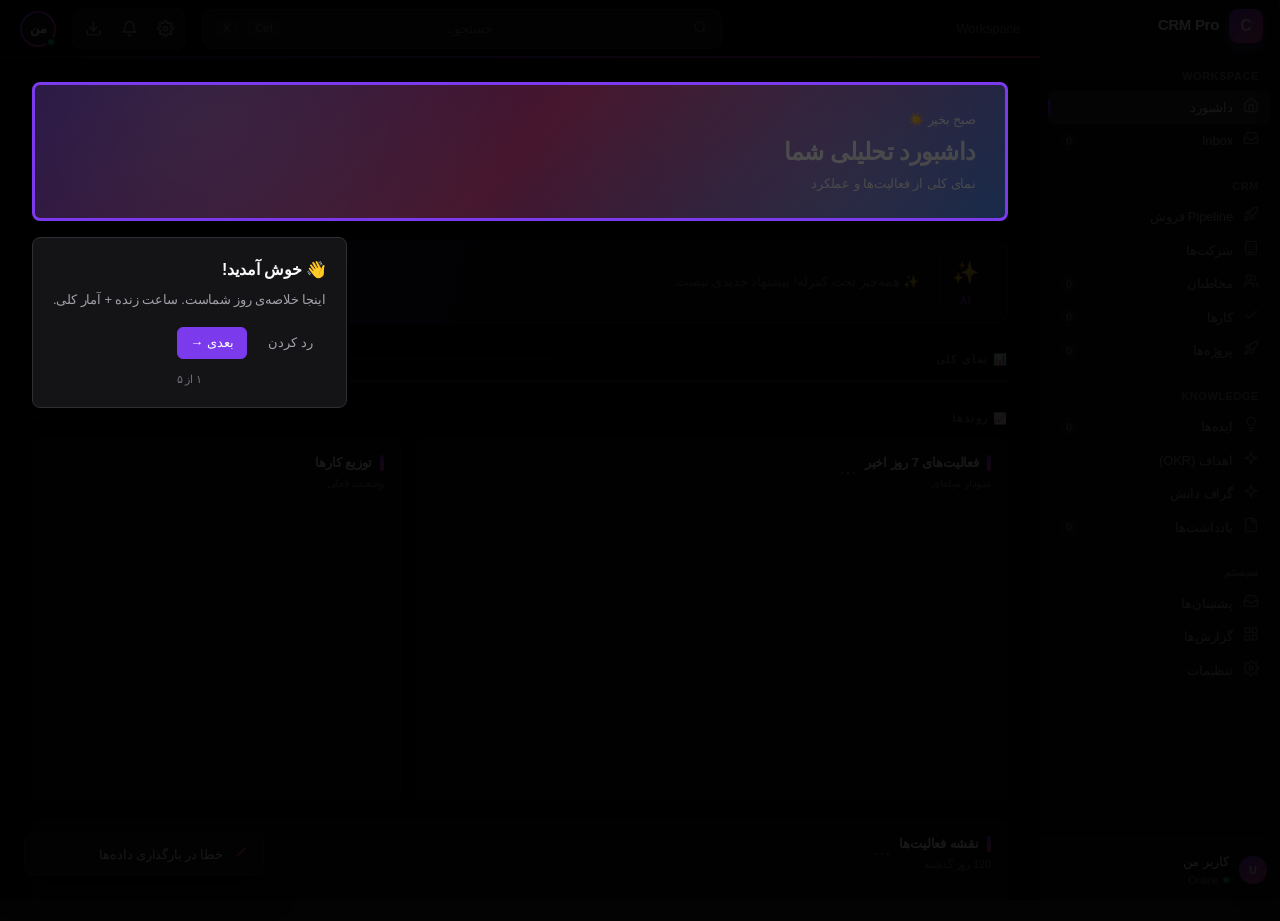
==== src/public/index.html @ 12eff7c1 "feat: chunked bundles for better loading (Phase 40) - Split bundle-modules.js into 5 specialized chu" ====
<!doctype html>
<html lang="fa" dir="rtl">
<head>
    <meta charset="utf-8" />
    <meta name="viewport" content="width=device-width, initial-scale=1" />
    <!-- Preload critical resources for faster loading -->
    <link rel="preload" href="/js/bundle-core.js" as="script" />
    <link rel="preload" href="/css/app.css" as="style" />
    <link rel="preconnect" href="http://localhost:8088" />
    <title>CRM Pro</title>
    <link rel="stylesheet" href="css/app.css?v=20260808214859" />
        <meta http-equiv="Cache-Control" content="no-cache, no-store, must-revalidate" />
    <meta http-equiv="Pragma" content="no-cache" />
    <meta http-equiv="Expires" content="0" />
    <meta name="version" content="20260808214859" />
    <link rel="manifest" href="/manifest.json?v=20260808214859" />
    <meta name="theme-color" content="#7c3aed" />
    <meta name="description" content="CRM Pro - سیستم مدیریت شخصی آفلاین" />
    <link rel="icon" type="image/svg+xml" href="/icons/icon-192.svg" />
    <link rel="apple-touch-icon" href="/icons/icon-192.svg" />
    <meta name="apple-mobile-web-app-capable" content="yes" />
    <meta name="apple-mobile-web-app-status-bar-style" content="black-translucent" />
    <meta name="apple-mobile-web-app-title" content="CRM Pro" />
</head>
<body>
    <div class="app">
        <!-- ===== SIDEBAR ===== -->
        <aside class="sidebar">
            <div class="sidebar-brand">
                <div class="brand-logo">C</div>
                <div class="brand-name">CRM Pro</div>
            </div>

            <nav class="sidebar-nav">
                <div class="nav-group">
                    <div class="nav-group-title">Workspace</div>
                    <div class="nav-link active" data-view="dashboard">
                        <span class="nav-icon"></span>
                        <span class="nav-link-label">داشبورد</span>
                    </div>
                    <div class="nav-link" data-view="inbox">
                        <span class="nav-icon"></span>
                        <span class="nav-link-label">Inbox</span>
                        <span class="nav-link-count">0</span>
                    </div>
                </div>

                <div class="nav-group">
                    <div class="nav-group-title">CRM</div>
                                        <div class="nav-link" data-view="pipeline">
                        <span class="nav-icon"></span>
                        <span class="nav-link-label">Pipeline فروش</span>
                    </div>
                                        <div class="nav-link" data-view="companies">
                        <span class="nav-icon"></span>
                        <span class="nav-link-label">شرکت‌ها</span>
                    </div>
                    <div class="nav-link" data-view="people">
                        <span class="nav-icon"></span>
                        <span class="nav-link-label">مخاطبان</span>
                        <span class="nav-link-count" id="count-people">0</span>
                    </div>
                    <div class="nav-link" data-view="tasks">
                        <span class="nav-icon"></span>
                        <span class="nav-link-label">کارها</span>
                        <span class="nav-link-count" id="count-tasks">0</span>
                    </div>
                    <div class="nav-link" data-view="projects">
                        <span class="nav-icon"></span>
                        <span class="nav-link-label">پروژه‌ها</span>
                        <span class="nav-link-count" id="count-projects">0</span>
                    </div>
                </div>

                <div class="nav-group">
                    <div class="nav-group-title">Knowledge</div>
                    <div class="nav-link" data-view="ideas">
                        <span class="nav-icon"></span>
                        <span class="nav-link-label">ایده‌ها</span>
                        <span class="nav-link-count" id="count-ideas">0</span>
                    </div>
                                                            <div class="nav-link" data-view="okr">
                        <span class="nav-icon"></span>
                        <span class="nav-link-label">اهداف (OKR)</span>
                    </div>
                    <div class="nav-link" data-view="graph">
                        <span class="nav-icon"></span>
                        <span class="nav-link-label">گراف دانش</span>
                    </div>
                    <div class="nav-link" data-view="notes">
                        <span class="nav-icon"></span>
                        <span class="nav-link-label">یادداشت‌ها</span>
                        <span class="nav-link-count" id="count-notes">0</span>
                    </div>
                </div>

                <div class="nav-group">
                    <div class="nav-group-title">سیستم</div>
                    <div class="nav-link" data-view="backups">
                        <span class="nav-icon"></span>
                        <span class="nav-link-label">پشتیبان‌ها</span>
                    </div>
                                        <div class="nav-link" data-view="reports">
                        <span class="nav-icon"></span>
                        <span class="nav-link-label">گزارش‌ها</span>
                    </div>
                    <div class="nav-link" data-view="settings">
                        <span class="nav-icon"></span>
                        <span class="nav-link-label">تنظیمات</span>
                    </div>
                </div>
            </nav>

            <div class="sidebar-user">
                <div class="avatar" style="background: linear-gradient(135deg, #7c3aed, #ec4899);">U</div>
                <div class="user-meta">
                    <div class="user-name">کاربر من</div>
                    <div class="user-status">Online</div>
                </div>
            </div>
        </aside>

        <!-- ===== MAIN AREA ===== -->
        <div class="main">
            <header class="topbar">
                <div class="topbar-breadcrumb">
                    <span class="breadcrumb-item" id="bc-root">Workspace</span>
                    <span class="breadcrumb-separator" id="bc-sep" style="display:none;"></span>
                    <span class="breadcrumb-item current" id="bc-current" style="display:none;"></span>
                </div>

                <button class="topbar-search-btn" onclick="openCommandPalette()">
                    <span class="search-icon"></span>
                    <span class="search-text">جستجو...</span>
                    <span class="kbd">Ctrl</span>
                    <span class="kbd">K</span>
                </button>

                <div class="topbar-actions">
                    <button class="icon-button install-btn-pwa" id="installBtn" title="نصب اپلیکیشن" style="display:none;"><span></span></button>
                    <button class="icon-button" id="notificationBtn" title="Notifications" onclick="toggleNotificationDropdown()" style="position:relative;">
    <span></span>
    <span class="notification-badge" id="notifBadge" style="display:none;">0</span>
</button>
<div class="notification-dropdown" id="notifDropdown">
    <div class="notification-dropdown-header">
        <div class="notification-dropdown-title">اعلان‌ها</div>
        <div class="notification-dropdown-actions">
            <button class="btn btn-ghost" onclick="clearAllNotifications()" style="font-size:11px; height:auto; padding:4px 8px;">پاک کردن همه</button>
        </div>
    </div>
    <div class="notification-list" id="notifList"></div>
</div>
                    <button class="icon-button" title="Settings" onclick="switchView('settings')"><span></span></button>
                </div>
            </header>

            <main class="content" id="content">
                <!-- ===== DASHBOARD ===== -->
                <section id="view-dashboard" class="view active">
                    <div class="analytics-hero">
                        <div class="analytics-hero-content">
                            <div>
                                <div class="analytics-greeting" id="greeting">سلام</div>
                                <div class="analytics-title">داشبورد تحلیلی شما</div>
                                <div class="analytics-subtitle">نمای کلی از فعالیت‌ها و عملکرد</div>
                            </div>
                            <div class="analytics-hero-stats" id="heroStats"></div>
                        </div>
                    </div>

                    <div class="stats-grid-v2" id="statsGrid"></div>

                    <div class="charts-grid">
                        <div class="chart-card">
                            <div class="chart-header">
                                <div>
                                    <div class="chart-title">فعالیت‌های 7 روز اخیر</div>
                                    <div class="chart-subtitle">نمودار میله‌ای</div>
                                </div>
                            </div>
                            <div class="chart-body">
                                <div id="activityChartContainer" style="height:220px;"></div>
                            </div>
                        </div>

                        <div class="chart-card">
                            <div class="chart-header">
                                <div>
                                    <div class="chart-title">توزیع کارها</div>
                                    <div class="chart-subtitle">وضعیت فعلی</div>
                                </div>
                            </div>
                            <div class="chart-body">
                                <div id="overviewChart"></div>
                            </div>
                        </div>
                    </div>

                    <div class="heatmap-section">
                        <div class="chart-header">
                            <div>
                                <div class="chart-title">نقشه فعالیت‌ها</div>
                                <div class="chart-subtitle">120 روز گذشته</div>
                            </div>
                        </div>
                        <div class="chart-body">
                            <div id="heatmapContainer"></div>
                        </div>
                    </div>

                    <div style="display:flex; justify-content:space-between; align-items:center; margin:20px 0 12px;">
                        <div>
                            <div style="font-size:14px; font-weight:600; color:var(--text-primary);">Insights</div>
                            <div style="font-size:12px; color:var(--text-tertiary); margin-top:2px;">تحلیل هوشمند</div>
                        </div>
                    </div>
                    <div class="insights-grid" id="insightsGrid"></div>

                    <div class="card">
                        <div class="card-header">
                            <div class="card-title">Activity Timeline</div>
                            <div class="card-link">View all</div>
                        </div>
                        <div class="activity-timeline" id="timeline"></div>
                    </div>
                </section>

                <!-- ===== PEOPLE ===== -->
                <section id="view-people" class="view">
                    <div class="page-header">
                        <div>
                            <h1 class="page-title">مخاطبان</h1>
                            <div class="page-subtitle">مدیریت همه مخاطبان و مشتریان</div>
                        </div>
                        <div class="page-actions">
                            <button class="btn btn-secondary">فیلتر</button>
                            <button class="btn btn-primary" onclick="openModal('people')">+ مخاطب جدید</button>
                        </div>
                    </div>

                    <div class="data-table-wrapper">
                        <table class="data-table">
                            <thead>
                                <tr>
                                    <th>مخاطب</th>
                                    <th>شرکت</th>
                                    <th>تماس</th>
                                    <th>وضعیت</th>
                                    <th>تاریخ</th>
                                    <th></th>
                                </tr>
                            </thead>
                            <tbody id="peopleTableBody"></tbody>
                        </table>
                    </div>
                </section>

                <!-- ===== TASKS ===== -->
                <section id="view-tasks" class="view">
                    <div class="page-header">
                        <div>
                            <h1 class="page-title">کارها</h1>
                            <div class="page-subtitle">مدیریت وظایف به صورت Kanban یا تقویم</div>
                        </div>
                        <div class="page-actions">
                            <div class="view-toggle" id="taskViewToggle">
                                <button class="view-toggle-btn active" data-view="kanban" onclick="switchTaskView('kanban')">
                                    <span id="kanbanViewIcon"></span>
                                    <span>Kanban</span>
                                </button>
                                <button class="view-toggle-btn" data-view="week" onclick="switchTaskView('week')"><span id="weekViewIcon"></span><span>هفتگی</span></button>
                                <button class="view-toggle-btn" data-view="calendar" onclick="switchTaskView('calendar')">
                                    <span id="calendarViewIcon"></span>
                                    <span>تقویم</span>
                                </button>
                            </div>
                            <button class="btn btn-primary" onclick="openModal('tasks')">+ کار جدید</button>
                        </div>
                    </div>

                    <!-- Kanban View -->
                    <div id="kanbanView">
                        <div class="filter-bar" id="taskFilterBar">
                            <span style="font-size:12px; color:var(--text-tertiary); font-weight:500;">فیلتر:</span>
                            <div class="filter-chip active" data-filter="all" onclick="filterTasks('all')">همه</div>
                            <div class="filter-chip" data-filter="high" onclick="filterTasks('high')">اولویت بالا</div>
                            <div class="filter-chip" data-filter="pending" onclick="filterTasks('pending')">در انتظار</div>
                            <div class="filter-chip" data-filter="done" onclick="filterTasks('done')">انجام شده</div>
                        </div>

                        <div class="kanban" id="kanbanBoard"></div>
                    </div>

                    
                    <!-- Week View -->
                    <div id="weekView" style="display:none;">
                        <div class="mobile-week-notice">
                            📱 نمای هفتگی در موبایل در دسترس نیست
                        </div>
                        <div class="week-view-container">
                            <div class="calendar-header">
                                <div class="calendar-nav">
                                    <button class="calendar-nav-btn" onclick="changeWeek(-1)" title="هفته قبل">
                                        <svg viewBox="0 0 24 24" fill="none" stroke="currentColor" stroke-width="2"><polyline points="9 18 15 12 9 6"></polyline></svg>
                                    </button>
                                    <button class="calendar-nav-btn" onclick="changeWeek(1)" title="هفته بعد">
                                        <svg viewBox="0 0 24 24" fill="none" stroke="currentColor" stroke-width="2"><polyline points="15 18 9 12 15 6"></polyline></svg>
                                    </button>
                                </div>
                                <div class="calendar-title" id="weekTitle"></div>
                                <button class="calendar-today-btn" onclick="goToThisWeek()">این هفته</button>
                            </div>
                            
                            <div class="week-header" id="weekHeader"></div>
                            <div class="week-body" id="weekBody"></div>
                        </div>
                    </div>
                    <!-- Calendar View -->
                    <div id="calendarView" style="display:none;">
                        <div class="calendar-container">
                            <div class="calendar-header">
                                <div class="calendar-nav">
                                    <button class="calendar-nav-btn" onclick="changeMonth(-1)" title="ماه قبل">
                                        <svg viewBox="0 0 24 24" fill="none" stroke="currentColor" stroke-width="2"><polyline points="9 18 15 12 9 6"></polyline></svg>
                                    </button>
                                    <button class="calendar-nav-btn" onclick="changeMonth(1)" title="ماه بعد">
                                        <svg viewBox="0 0 24 24" fill="none" stroke="currentColor" stroke-width="2"><polyline points="15 18 9 12 15 6"></polyline></svg>
                                    </button>
                                </div>
                                <div class="calendar-title" id="calendarTitle"></div>
                                <button class="calendar-today-btn" onclick="goToToday()">امروز</button>
                            </div>
                            
                            <div class="calendar-grid" id="calendarWeekdays"></div>
                            <div class="calendar-body" id="calendarBody"></div>
                            
                            <div class="calendar-footer">
                                <div class="calendar-stats">
                                    <div class="calendar-stat">
                                        <div class="calendar-stat-dot" style="background:var(--danger);"></div>
                                        <span id="statHighPriority">0</span> اولویت بالا
                                    </div>
                                    <div class="calendar-stat">
                                        <div class="calendar-stat-dot" style="background:var(--warning);"></div>
                                        <span id="statMediumPriority">0</span> متوسط
                                    </div>
                                    <div class="calendar-stat">
                                        <div class="calendar-stat-dot" style="background:var(--success);"></div>
                                        <span id="statLowPriority">0</span> کم
                                    </div>
                                </div>
                                <div id="calendarTaskCount">0 کار در این ماه</div>
                            </div>
                        </div>

                        <!-- Day Detail Panel -->
                        <div id="dayDetailPanel" style="display:none;"></div>
                    </div>
                </section>

                <!-- ===== IDEAS ===== -->
                <section id="view-ideas" class="view">
                    <div class="page-header">
                        <div>
                            <h1 class="page-title">ایده‌ها</h1>
                            <div class="page-subtitle">مجموعه ایده‌ها و فکرها</div>
                        </div>
                        <div class="page-actions">
                            <button class="btn btn-primary" onclick="openModal('ideas')">+ ایده جدید</button>
                        </div>
                    </div>
                    <div class="cards-grid" id="ideasGrid"></div>
                </section>

                <!-- ===== NOTES ===== -->
                <section id="view-notes" class="view">
                    <div class="page-header">
                        <div>
                            <h1 class="page-title">یادداشت‌ها</h1>
                            <div class="page-subtitle">یادداشت‌های شخصی و کاری</div>
                        </div>
                        <div class="page-actions">
                            <button class="btn btn-primary" onclick="openModal('notes')">+ یادداشت جدید</button>
                        </div>
                    </div>
                    <div class="cards-grid" id="notesGrid"></div>
                </section>

                <!-- ===== PROJECTS ===== -->
                <section id="view-projects" class="view">
                    <div class="page-header">
                        <div>
                            <h1 class="page-title">پروژه‌ها</h1>
                            <div class="page-subtitle">مدیریت پروژه‌های فعال</div>
                        </div>
                        <div class="page-actions">
                            <button class="btn btn-primary" onclick="openModal('projects')">+ پروژه جدید</button>
                        </div>
                    </div>
                    <div class="cards-grid" id="projectsGrid"></div>
                </section>

                <!-- ===== BACKUPS ===== -->
                <section id="view-backups" class="view">
                    <div class="page-header">
                        <div>
                            <h1 class="page-title">مدیریت پشتیبان‌ها</h1>
                            <div class="page-subtitle">ایجاد، مدیریت و بازیابی نسخه‌های پشتیبان</div>
                        </div>
                        <div class="page-actions">
                            <button class="btn btn-primary" onclick="createBackup()">
                                <span>+</span>
                                <span>ایجاد پشتیبان جدید</span>
                            </button>
                        </div>
                    </div>

                    <div style="margin-bottom:24px;">
                        <div style="font-size:14px; font-weight:600; color:var(--text-primary); margin-bottom:12px;">خروجی و ورودی داده‌ها</div>
                        <div class="export-grid" id="exportGrid"></div>
                    </div>

                    <div style="font-size:14px; font-weight:600; color:var(--text-primary); margin-bottom:12px;">نسخه‌های پشتیبان</div>
                    <div class="backup-list" id="backupList"></div>
                </section>

                <!-- ===== SETTINGS ===== -->
                                                <!-- Knowledge Graph View -->
                <section id="view-graph" class="view">
                    <div class="page-header">
                        <div>
                            <h1 class="page-title">گراف دانش</h1>
                            <div class="page-subtitle">شبکه ارتباط بین یادداشت‌ها و ایده‌ها — خودکار از اتصال‌های شما</div>
                        </div>
                        <div class="page-actions">
                            <button class="btn btn-primary" onclick="openModal('notes')">+ یادداشت جدید</button>
                        </div>
                    </div>
                    <div class="graph-container" id="graphContainer"></div>
                </section>
                                                                <!-- OKR View -->
                <section id="view-okr" class="view">
                    <div class="page-header">
                        <div><h1 class="page-title">اهداف فصلی (OKR)</h1><div class="page-subtitle">Objectives + Key Results</div></div>
                        <div class="page-actions"><button class="btn btn-primary" onclick="addOkr()">+ هدف جدید</button></div>
                    </div>
                    <div class="okr-list" id="okrList"></div>
                </section>
                <!-- Companies View -->
                <section id="view-companies" class="view">
                    <div class="page-header">
                        <div><h1 class="page-title">شرکت‌ها</h1><div class="page-subtitle">سازمان‌ها و ارتباطاتشان</div></div>
                        <div class="page-actions"><button class="btn btn-primary" onclick="openCompanyModal()">+ شرکت جدید</button></div>
                    </div>
                    <div class="companies-grid" id="companiesGrid"></div>
                </section>
                <!-- Pipeline View -->
                <section id="view-pipeline" class="view">
                    <div class="page-header">
                        <div>
                            <h1 class="page-title">Pipeline فروش</h1>
                            <div class="page-subtitle">مدیریت معاملات از سرنخ تا برد</div>
                        </div>
                        <div class="page-actions">
                            <button class="btn btn-primary" onclick="openDealModal()">+ معامله جدید</button>
                        </div>
                    </div>
                    <div class="pipeline-header" id="pipelineStats"></div>
                    <div class="pipeline-board" id="pipelineBoard"></div>
                </section>
                <!-- Reports View -->
                <section id="view-reports" class="view">
                    <div class="page-header">
                        <div>
                            <h1 class="page-title">گزارش‌ها</h1>
                            <div class="page-subtitle">ایجاد و چاپ گزارش‌های حرفه‌ای</div>
                        </div>
                    </div>

                    <div class="reports-container">
                        <div class="reports-sidebar">
                            <div class="reports-sidebar-title">نوع گزارش</div>
                            <div class="report-type-list" id="reportTypeList">
                                <div class="report-type-item active" data-type="overview" onclick="selectReportType('overview')">
                                    <div class="report-type-icon" id="iconOverview"></div>
                                    <span>گزارش کلی</span>
                                </div>
                                <div class="report-type-item" data-type="tasks" onclick="selectReportType('tasks')">
                                    <div class="report-type-icon" id="iconTasks"></div>
                                    <span>گزارش کارها</span>
                                </div>
                                <div class="report-type-item" data-type="people" onclick="selectReportType('people')">
                                    <div class="report-type-icon" id="iconPeople"></div>
                                    <span>گزارش مخاطبان</span>
                                </div>
                                <div class="report-type-item" data-type="overdue" onclick="selectReportType('overdue')">
                                    <div class="report-type-icon" id="iconOverdue"></div>
                                    <span>کارهای عقب‌افتاده</span>
                                </div>
                                <div class="report-type-item" data-type="activity" onclick="selectReportType('activity')">
                                    <div class="report-type-icon" id="iconActivity"></div>
                                    <span>گزارش فعالیت‌ها</span>
                                </div>
                                <div class="report-type-item" data-type="weekly" onclick="selectReportType('weekly')">
                                    <div class="report-type-icon" id="iconWeekly"></div>
                                    <span>گزارش هفتگی</span>
                                </div>
                            </div>
                        </div>

                        <div class="reports-main">
                            <div class="reports-filters" id="reportsFilters">
                                <div class="reports-filter-group">
                                    <span class="reports-filter-label">بازه زمانی:</span>
                                    <select class="form-select" id="reportDateRange" onchange="generateReport()" style="width: 140px;">
                                        <option value="all">همه زمان‌ها</option>
                                        <option value="today">امروز</option>
                                        <option value="week">این هفته</option>
                                        <option value="month" selected>این ماه</option>
                                        <option value="year">امسال</option>
                                    </select>
                                </div>
                            </div>

                            <div class="print-actions" id="printActions" style="display:none;">
                                <button class="print-btn primary" onclick="printReport()">
                                    🖨️ چاپ / ذخیره PDF
                                </button>
                                <button class="print-btn" onclick="generateReport()">
                                    🔄 بازتولید
                                </button>
                            </div>

                            <div class="report-preview" id="reportPreview">
                                <div class="report-empty">
                                    <div class="report-empty-icon">📊</div>
                                    <div class="report-empty-title">آماده برای تولید گزارش</div>
                                    <div class="report-empty-desc">
                                        از لیست سمت راست نوع گزارش را انتخاب کنید تا پیش‌نمایش آن نمایش داده شود.
                                        سپس می‌توانید آن را چاپ کرده یا به صورت PDF ذخیره کنید.
                                    </div>
                                </div>
                            </div>
                        </div>
                    </div>
                </section>
                <section id="view-settings" class="view">
                    <div class="page-header">
                        <div>
                            <h1 class="page-title">تنظیمات</h1>
                            <div class="page-subtitle">پیکربندی اپلیکیشن و ترجیحات</div>
                        </div>
                    </div>

                    <div class="settings-grid">
                        <div class="settings-nav">
                            <div class="settings-nav-item active" data-tab="general">عمومی</div>
                            <div class="settings-nav-item" data-tab="backup">پشتیبان‌گیری</div>
                            <div class="settings-nav-item" data-tab="appearance">ظاهر</div>
                            <div class="settings-nav-item" data-tab="about">درباره</div>
                        </div>

                        <div class="settings-content">
                            <div class="settings-tab active" data-tab="general">
                                <div class="settings-section">
                                    <div class="settings-section-title">عمومی</div>
                                    <div class="settings-section-desc">تنظیمات کلی اپلیکیشن</div>
                                    <div class="setting-row">
                                        <div class="setting-info">
                                            <div class="setting-label">زبان رابط کاربری</div>
                                            <div class="setting-desc">زبان نمایش اپلیکیشن</div>
                                        </div>
                                        <select class="form-select" style="width:140px;"><option>فارسی</option></select>
                                    </div>
                                    <div class="setting-row">
                                        <div class="setting-info">
                                            <div class="setting-label">جهت متن</div>
                                            <div class="setting-desc">راست به چپ برای فارسی</div>
                                        </div>
                                        <select class="form-select" style="width:140px;"><option>RTL</option><option>LTR</option></select>
                                    </div>
                                </div>
                                <div class="settings-section">
                                    <div class="settings-section-title">اطلاع‌رسانی</div>
                                    <div class="setting-row">
                                        <div class="setting-info">
                                            <div class="setting-label">اعلان‌های Toast</div>
                                            <div class="setting-desc">نمایش پیام‌های تایید</div>
                                        </div>
                                        <div class="toggle active" onclick="this.classList.toggle('active')"></div>
                                    </div>
                                </div>
                            </div>

                            <div class="settings-tab" data-tab="backup" style="display:none;">
                                <div class="settings-section">
                                    <div class="settings-section-title">پشتیبان‌گیری خودکار</div>
                                    <div class="setting-row">
                                        <div class="setting-info">
                                            <div class="setting-label">بکاپ خودکار</div>
                                            <div class="setting-desc">بکاپ روزانه از داده‌ها</div>
                                        </div>
                                        <div class="toggle active" onclick="this.classList.toggle('active')"></div>
                                    </div>
                                    <div class="setting-row">
                                        <div class="setting-info">
                                            <div class="setting-label">حفظ نسخه‌ها</div>
                                            <div class="setting-desc">تعداد نسخه‌های نگهداری شده</div>
                                        </div>
                                        <select class="form-select" style="width:140px;"><option>5 نسخه</option><option>10 نسخه</option><option>30 نسخه</option></select>
                                    </div>
                                </div>
                            </div>

                            <div class="settings-tab" data-tab="appearance" style="display:none;">
                                <div class="settings-section">
                                    <div class="settings-section-title">ظاهر اپلیکیشن</div>
                                    <div class="setting-row">
                                        <div class="setting-info">
                                            <div class="setting-label">تم رنگی</div>
                                            <div class="setting-desc">حالت تاریک (پیش‌فرض)</div>
                                        </div>
                                        <select class="form-select" style="width:140px;"><option>تاریک</option><option>روشن</option></select>
                                    </div>
                                    <div class="setting-row">
                                        <div class="setting-info">
                                            <div class="setting-label">انیمیشن‌ها</div>
                                            <div class="setting-desc">فعال‌سازی حرکات نرم</div>
                                        </div>
                                        <div class="toggle active" onclick="this.classList.toggle('active')"></div>
                                    </div>
                                </div>
                            </div>

                            <div class="settings-tab" data-tab="about" style="display:none;">
                                <div class="settings-section">
                                    <div class="settings-section-title">CRM Pro</div>
                                    <div class="settings-section-desc">سیستم مدیریت ارتباط با مشتری - نسخه محلی</div>
                                    <div class="setting-row">
                                        <div class="setting-info">
                                            <div class="setting-label">نسخه</div>
                                            <div class="setting-desc">1.0.0 (Phase 6)</div>
                                        </div>
                                    </div>
                                    <div class="setting-row">
                                        <div class="setting-info">
                                            <div class="setting-label">ساخته شده با</div>
                                            <div class="setting-desc">PowerShell, HTML, CSS, JavaScript</div>
                                        </div>
                                    </div>
                                </div>
                            </div>
                        </div>
                    </div>
                </section>

                <!-- ===== INBOX ===== -->
                                <!-- Inbox View (Professional) -->
                <section id="view-inbox" class="view">
                    <div class="page-header">
                        <div>
                            <h1 class="page-title">Inbox</h1>
                            <div class="page-subtitle">مرکز پردازش — همه موارد نیاز به توجه در یک جا</div>
                        </div>
                    </div>

                    <div class="inbox-capture">
                        <span style="font-size:18px;">⚡</span>
                        <input id="inboxCaptureInput" placeholder="افزودن سریع: «فردا ساعت 3 تماس با علی» — Enter بزن"/>
                        <button class="btn btn-primary" onclick="inboxCapture()">افزودن</button>
                    </div>

                    <div id="inboxList"></div>
                </section>
            </main>
        </div>
    </div>

    <!-- ===== OVERLAYS ===== -->
    <div class="context-menu" id="contextMenu"></div>

    <div class="confirm-overlay" id="confirmOverlay">
        <div class="confirm-dialog">
            <div class="confirm-icon" id="confirmIcon"></div>
            <div class="confirm-title" id="confirmTitle">آیا مطمئن هستید؟</div>
            <div class="confirm-message" id="confirmMessage">این عمل قابل بازگشت نیست.</div>
            <div class="confirm-actions">
                <button class="btn btn-ghost" onclick="closeConfirm()">انصراف</button>
                <button class="btn btn-danger" id="confirmBtn">حذف</button>
            </div>
        </div>
    </div>

    <div class="cmd-overlay" id="cmdOverlay" onclick="closeCommandPalette()">
        <div class="cmd-palette" onclick="event.stopPropagation()">
            <div class="cmd-search">
                <span id="cmdSearchIcon"></span>
                <input type="text" id="cmdInput" placeholder="جستجو در همه..." oninput="searchCommand(this.value)" />
                <span class="kbd">ESC</span>
            </div>
            <div class="cmd-results" id="cmdResults"></div>
            <div class="cmd-footer">
                <div class="cmd-footer-hint"><span class="kbd">↑</span><span class="kbd">↓</span><span>نویگیشن</span></div>
                <div class="cmd-footer-hint"><span class="kbd">↵</span><span>انتخاب</span></div>
                <div class="cmd-footer-hint"><span class="kbd">Esc</span><span>بستن</span></div>
            </div>
        </div>
    </div>

    <div class="panel-overlay" id="panelOverlay" onclick="closePanel()"></div>
    <div class="slide-panel" id="slidePanel">
        <div class="panel-header">
            <div class="panel-title" id="panelTitle">جزئیات</div>
            <button class="icon-button" onclick="closePanel()"><span></span></button>
        </div>
        <div class="panel-body" id="panelBody"></div>
        <div class="panel-actions" id="panelActions"></div>
    </div>

    <div class="modal-overlay" id="modalOverlay" onclick="closeModalOnOverlay(event)">
        <div class="modal" onclick="event.stopPropagation()">
            <div class="modal-header">
                <div class="modal-title" id="modalTitle">افزودن جدید</div>
                <button class="icon-button" onclick="closeModal()"><span></span></button>
            </div>
            <div class="modal-body" id="modalBody"></div>
            <div class="modal-footer">
                <button class="btn btn-ghost" onclick="closeModal()">انصراف</button>
                <button class="btn btn-primary" id="modalSubmit">ذخیره</button>
            </div>
        </div>
    </div>

    <div class="toast-container" id="toastContainer"></div>

    <script src="js/icons.js?v=20260808214859"></script>
    <script src="js/charts.js?v=20260808214859"></script>
    <script src="js/holidays.js?v=20260808214859"></script>`n    
    
    
    
    
    
    
    
    
    
    
    
    
    
    
    
    
    
    
    
    
    
    
    
    
    
    
    
    
    
    
    
    
    
    
    
    
    
    

    <script>
        // Service Worker Registration
        if ('serviceWorker' in navigator) {
            window.addEventListener('load', () => {
                navigator.serviceWorker.register('/sw.js')
                    .then((reg) => {
                        console.log('SW registered:', reg);
                        
                        // Check for updates periodically
                        setInterval(() => {
                            reg.update();
                        }, 60 * 60 * 1000); // Every hour
                    })
                    .catch((err) => console.error('SW registration failed:', err));
            });
        }
        
        // PWA Install Prompt
        let deferredPrompt;
        const installBtn = document.getElementById('installBtn');
        
        window.addEventListener('beforeinstallprompt', (e) => {
            console.log('beforeinstallprompt fired');
            e.preventDefault();
            deferredPrompt = e;
            
            if (installBtn) {
                installBtn.style.display = 'flex';
                installBtn.querySelector('span').innerHTML = '<svg viewBox="0 0 24 24" fill="none" stroke="currentColor" stroke-width="2" stroke-linecap="round" stroke-linejoin="round" width="16" height="16"><path d="M21 15v4a2 2 0 0 1-2 2H5a2 2 0 0 1-2-2v-4"/><polyline points="7 10 12 15 17 10"/><line x1="12" y1="15" x2="12" y2="3"/></svg>';
            }
        });
        
        if (installBtn) {
            installBtn.addEventListener('click', async () => {
                if (!deferredPrompt) {
                    if (typeof toast === 'function') {
                        toast('برای نصب، از منوی مرورگر گزینه "Install app" را انتخاب کنید', 'info');
                    }
                    return;
                }
                
                deferredPrompt.prompt();
                const { outcome } = await deferredPrompt.userChoice;
                
                if (outcome === 'accepted') {
                    if (typeof toast === 'function') {
                        toast('اپلیکیشن با موفقیت نصب شد!', 'success');
                    }
                }
                
                deferredPrompt = null;
                installBtn.style.display = 'none';
            });
        }
        
        window.addEventListener('appinstalled', () => {
            console.log('PWA was installed');
            if (typeof toast === 'function') {
                toast('CRM Pro نصب شد! می‌توانید از دسکتاپ باز کنید', 'success');
            }
            if (installBtn) installBtn.style.display = 'none';
        });
    </script>

    <script>
        // Request notification permission
        if ('Notification' in window && Notification.permission === 'default') {
            Notification.requestPermission();
        }
    </script>
    <script src="js/bundle-core.js"></script>
    <script src="js/bundle-charts.js" defer></script>
    <script src="js/bundle-crm.js" defer></script>
    <script src="js/bundle-productivity.js" defer></script>
    <script src="js/bundle-knowledge.js" defer></script>
    <script src="js/bundle-system.js" defer></script>
</body>
</html>
---- src/public/css/app.css ----
/* ===== Linear-Style Professional CRM ===== */
@font-face {
    font-family: 'SystemFont';
    src: local('Vazirmatn'), local('Tahoma'), local('Segoe UI');
}

:root {
    /* Linear-style Dark Theme */
    --bg-app: #0a0a0b;
    --bg-surface: #141416;
    --bg-surface-2: #1c1c1f;
    --bg-surface-3: #232326;
    --bg-hover: #26262a;
    --bg-selected: #2d2d32;
    
    --border-subtle: #26262a;
    --border-default: #2e2e33;
    --border-strong: #3d3d42;
    
    --text-primary: #fafafa;
    --text-secondary: #a1a1aa;
    --text-tertiary: #71717a;
    --text-disabled: #52525b;
    
    --accent: #7c3aed;
    --accent-hover: #6d28d9;
    --accent-subtle: rgba(124, 58, 237, 0.15);
    
    --success: #10b981;
    --success-subtle: rgba(16, 185, 129, 0.15);
    --warning: #f59e0b;
    --warning-subtle: rgba(245, 158, 11, 0.15);
    --danger: #ef4444;
    --danger-subtle: rgba(239, 68, 68, 0.15);
    --info: #3b82f6;
    --info-subtle: rgba(59, 130, 246, 0.15);
    
    --sidebar-width: 240px;
    --header-height: 52px;
    --panel-width: 420px;
    
    --shadow-sm: 0 1px 2px rgba(0, 0, 0, 0.3);
    --shadow-md: 0 4px 12px rgba(0, 0, 0, 0.4);
    --shadow-lg: 0 12px 32px rgba(0, 0, 0, 0.5);
    --shadow-panel: 0 8px 32px rgba(0, 0, 0, 0.6);
    
    --radius-sm: 6px;
    --radius-md: 8px;
    --radius-lg: 12px;
    
    --transition: 0.15s cubic-bezier(0.4, 0, 0.2, 1);
    --transition-slow: 0.3s cubic-bezier(0.4, 0, 0.2, 1);
}

* {
    box-sizing: border-box;
    margin: 0;
    padding: 0;
}

html, body {
    height: 100%;
    overflow: hidden;
}

body {
    background: var(--bg-app);
    color: var(--text-primary);
    font-family: 'Vazirmatn', -apple-system, BlinkMacSystemFont, 'Segoe UI', Tahoma, sans-serif;
    font-size: 14px;
    line-height: 1.5;
    -webkit-font-smoothing: antialiased;
    -moz-osx-font-smoothing: grayscale;
    font-feature-settings: 'cv11', 'ss01';
    letter-spacing: -0.01em;
}

/* ===== Layout ===== */
.app {
    display: flex;
    height: 100vh;
}

/* ===== Sidebar ===== */
.sidebar {
    width: var(--sidebar-width);
    background: var(--bg-surface);
    border-right: 1px solid var(--border-subtle);
    display: flex;
    flex-direction: column;
    flex-shrink: 0;
    overflow: hidden;
}

.sidebar-brand {
    height: var(--header-height);
    padding: 0 16px;
    display: flex;
    align-items: center;
    gap: 10px;
    border-bottom: 1px solid var(--border-subtle);
}

.brand-logo {
    width: 28px;
    height: 28px;
    background: linear-gradient(135deg, #7c3aed, #ec4899);
    border-radius: 7px;
    display: flex;
    align-items: center;
    justify-content: center;
    color: white;
    font-weight: 700;
    font-size: 14px;
}

.brand-name {
    font-weight: 600;
    font-size: 14px;
    color: var(--text-primary);
    letter-spacing: -0.02em;
}

.sidebar-nav {
    flex: 1;
    overflow-y: auto;
    padding: 12px 8px;
}

.nav-group {
    margin-bottom: 16px;
}

.nav-group-title {
    padding: 4px 12px 6px;
    font-size: 11px;
    font-weight: 600;
    color: var(--text-tertiary);
    text-transform: uppercase;
    letter-spacing: 0.05em;
}

.nav-link {
    display: flex;
    align-items: center;
    gap: 10px;
    padding: 6px 12px;
    border-radius: var(--radius-sm);
    color: var(--text-secondary);
    font-size: 13px;
    font-weight: 500;
    cursor: pointer;
    transition: var(--transition);
    user-select: none;
    position: relative;
}

.nav-link:hover {
    background: var(--bg-hover);
    color: var(--text-primary);
}

.nav-link.active {
    background: var(--bg-selected);
    color: var(--text-primary);
}

.nav-link.active::before {
    content: '';
    position: absolute;
    left: 0;
    top: 50%;
    transform: translateY(-50%);
    width: 3px;
    height: 16px;
    background: var(--accent);
    border-radius: 2px;
}

.nav-link .icon {
    color: var(--text-tertiary);
    flex-shrink: 0;
}

.nav-link:hover .icon,
.nav-link.active .icon {
    color: var(--text-secondary);
}

.nav-link-label {
    flex: 1;
}

.nav-link-count {
    font-size: 11px;
    font-weight: 600;
    color: var(--text-tertiary);
    background: var(--bg-surface-2);
    padding: 1px 6px;
    border-radius: 10px;
    min-width: 18px;
    text-align: center;
}

/* Sidebar footer - user */
.sidebar-user {
    padding: 12px;
    border-top: 1px solid var(--border-subtle);
    display: flex;
    align-items: center;
    gap: 10px;
    cursor: pointer;
    transition: var(--transition);
}

.sidebar-user:hover {
    background: var(--bg-hover);
}

.avatar {
    width: 28px;
    height: 28px;
    border-radius: 50%;
    display: flex;
    align-items: center;
    justify-content: center;
    font-size: 11px;
    font-weight: 600;
    color: white;
    flex-shrink: 0;
}

.user-meta {
    flex: 1;
    min-width: 0;
}

.user-name {
    font-size: 13px;
    font-weight: 500;
    color: var(--text-primary);
    overflow: hidden;
    text-overflow: ellipsis;
    white-space: nowrap;
}

.user-status {
    font-size: 11px;
    color: var(--text-tertiary);
    display: flex;
    align-items: center;
    gap: 4px;
}

.user-status::before {
    content: '';
    width: 6px;
    height: 6px;
    border-radius: 50%;
    background: var(--success);
}

/* ===== Main Area ===== */
.main {
    flex: 1;
    display: flex;
    flex-direction: column;
    overflow: hidden;
    min-width: 0;
}

/* ===== Topbar ===== */
.topbar {
    height: var(--header-height);
    border-bottom: 1px solid var(--border-subtle);
    display: flex;
    align-items: center;
    padding: 0 16px;
    gap: 12px;
    background: var(--bg-surface);
    flex-shrink: 0;
}

.topbar-breadcrumb {
    display: flex;
    align-items: center;
    gap: 6px;
    font-size: 13px;
    flex: 1;
    min-width: 0;
}

.breadcrumb-item {
    color: var(--text-tertiary);
    font-weight: 500;
    white-space: nowrap;
}

.breadcrumb-item.current {
    color: var(--text-primary);
    font-weight: 600;
}

.breadcrumb-separator {
    color: var(--text-disabled);
    display: flex;
    align-items: center;
}

.topbar-search {
    flex: 0 1 360px;
    position: relative;
}

.topbar-search-btn {
    width: 100%;
    height: 32px;
    padding: 0 12px;
    background: var(--bg-surface-2);
    border: 1px solid var(--border-default);
    border-radius: var(--radius-md);
    color: var(--text-tertiary);
    font-family: inherit;
    font-size: 13px;
    cursor: pointer;
    display: flex;
    align-items: center;
    gap: 8px;
    transition: var(--transition);
}

.topbar-search-btn:hover {
    background: var(--bg-surface-3);
    border-color: var(--border-strong);
}

.topbar-search-btn .search-text {
    flex: 1;
    text-align: right;
}

.topbar-search-btn .search-icon {
    color: var(--text-tertiary);
}

.kbd {
    display: inline-flex;
    align-items: center;
    justify-content: center;
    min-width: 18px;
    height: 18px;
    padding: 0 4px;
    background: var(--bg-surface-3);
    border: 1px solid var(--border-default);
    border-radius: 4px;
    font-size: 10px;
    font-weight: 600;
    color: var(--text-tertiary);
    font-family: inherit;
}

.topbar-actions {
    display: flex;
    gap: 4px;
}

.icon-button {
    width: 32px;
    height: 32px;
    background: transparent;
    border: none;
    border-radius: var(--radius-sm);
    color: var(--text-secondary);
    cursor: pointer;
    display: flex;
    align-items: center;
    justify-content: center;
    transition: var(--transition);
}

.icon-button:hover {
    background: var(--bg-hover);
    color: var(--text-primary);
}

/* ===== Content ===== */
.content {
    flex: 1;
    overflow-y: auto;
    overflow-x: hidden;
    padding: 24px 32px;
    background: var(--bg-app);
}

/* ===== Page Header ===== */
.page-header {
    display: flex;
    justify-content: space-between;
    align-items: center;
    margin-bottom: 24px;
    gap: 16px;
}

.page-title {
    font-size: 22px;
    font-weight: 700;
    color: var(--text-primary);
    letter-spacing: -0.02em;
}

.page-subtitle {
    font-size: 13px;
    color: var(--text-tertiary);
    margin-top: 2px;
}

.page-actions {
    display: flex;
    gap: 8px;
    align-items: center;
}

/* ===== Buttons ===== */
.btn {
    height: 32px;
    padding: 0 12px;
    border-radius: var(--radius-sm);
    font-family: inherit;
    font-size: 13px;
    font-weight: 500;
    cursor: pointer;
    transition: var(--transition);
    display: inline-flex;
    align-items: center;
    gap: 6px;
    border: 1px solid transparent;
    white-space: nowrap;
}

.btn-primary {
    background: var(--accent);
    color: white;
    border-color: var(--accent);
}

.btn-primary:hover {
    background: var(--accent-hover);
    border-color: var(--accent-hover);
}

.btn-secondary {
    background: var(--bg-surface-2);
    color: var(--text-primary);
    border-color: var(--border-default);
}

.btn-secondary:hover {
    background: var(--bg-surface-3);
    border-color: var(--border-strong);
}

.btn-ghost {
    background: transparent;
    color: var(--text-secondary);
    border-color: transparent;
}

.btn-ghost:hover {
    background: var(--bg-hover);
    color: var(--text-primary);
}

/* ===== Stats Grid ===== */
.stats-grid {
    display: grid;
    grid-template-columns: repeat(4, 1fr);
    gap: 12px;
    margin-bottom: 24px;
}

.stat-card {
    background: var(--bg-surface);
    border: 1px solid var(--border-subtle);
    border-radius: var(--radius-md);
    padding: 16px;
    transition: var(--transition);
    position: relative;
    overflow: hidden;
}

.stat-card:hover {
    border-color: var(--border-default);
    background: var(--bg-surface-2);
}

.stat-header {
    display: flex;
    justify-content: space-between;
    align-items: center;
    margin-bottom: 12px;
}

.stat-icon {
    width: 28px;
    height: 28px;
    border-radius: var(--radius-sm);
    display: flex;
    align-items: center;
    justify-content: center;
    color: var(--text-secondary);
    background: var(--bg-surface-2);
}

.stat-trend {
    display: flex;
    align-items: center;
    gap: 2px;
    font-size: 11px;
    font-weight: 600;
    padding: 2px 6px;
    border-radius: 4px;
}

.stat-trend.up {
    background: var(--success-subtle);
    color: var(--success);
}

.stat-value {
    font-size: 28px;
    font-weight: 700;
    color: var(--text-primary);
    letter-spacing: -0.02em;
    line-height: 1;
    margin-bottom: 4px;
}

.stat-label {
    font-size: 12px;
    color: var(--text-tertiary);
    font-weight: 500;
}

/* ===== Dashboard Layout ===== */
.dashboard-grid {
    display: grid;
    grid-template-columns: 1.5fr 1fr;
    gap: 16px;
    margin-bottom: 24px;
}

.card {
    background: var(--bg-surface);
    border: 1px solid var(--border-subtle);
    border-radius: var(--radius-md);
    overflow: hidden;
}

.card-header {
    padding: 14px 16px;
    border-bottom: 1px solid var(--border-subtle);
    display: flex;
    justify-content: space-between;
    align-items: center;
}

.card-title {
    font-size: 13px;
    font-weight: 600;
    color: var(--text-primary);
}

.card-link {
    font-size: 12px;
    color: var(--text-tertiary);
    cursor: pointer;
    font-weight: 500;
    transition: var(--transition);
}

.card-link:hover {
    color: var(--accent);
}

.card-body {
    padding: 16px;
}

/* ===== Activity Timeline ===== */
.activity-timeline {
    position: relative;
    padding-right: 28px;
}

.activity-timeline::before {
    content: '';
    position: absolute;
    right: 10px;
    top: 12px;
    bottom: 12px;
    width: 1px;
    background: var(--border-default);
}

.timeline-item {
    position: relative;
    padding: 8px 0 8px 12px;
    display: flex;
    align-items: flex-start;
    gap: 10px;
    transition: var(--transition);
    border-radius: var(--radius-sm);
}

.timeline-item:hover {
    background: var(--bg-surface-2);
    margin-right: -8px;
    padding-right: 8px;
}

.timeline-dot {
    position: absolute;
    right: -24px;
    top: 14px;
    width: 12px;
    height: 12px;
    border-radius: 50%;
    background: var(--bg-app);
    border: 2px solid var(--border-strong);
    z-index: 1;
}

.timeline-dot.create { border-color: var(--success); background: var(--success-subtle); }
.timeline-dot.update { border-color: var(--info); background: var(--info-subtle); }
.timeline-dot.delete { border-color: var(--danger); background: var(--danger-subtle); }

.timeline-content {
    flex: 1;
    min-width: 0;
}

.timeline-text {
    font-size: 13px;
    color: var(--text-primary);
    margin-bottom: 2px;
    line-height: 1.4;
}

.timeline-text strong {
    font-weight: 600;
}

.timeline-meta {
    font-size: 11px;
    color: var(--text-tertiary);
    display: flex;
    gap: 8px;
    align-items: center;
}

/* ===== Table ===== */
.data-table-wrapper {
    background: var(--bg-surface);
    border: 1px solid var(--border-subtle);
    border-radius: var(--radius-md);
    overflow: hidden;
}

.data-table {
    width: 100%;
    border-collapse: collapse;
    font-size: 13px;
}

.data-table thead th {
    padding: 10px 16px;
    text-align: right;
    font-size: 11px;
    font-weight: 600;
    color: var(--text-tertiary);
    text-transform: uppercase;
    letter-spacing: 0.05em;
    background: var(--bg-surface);
    border-bottom: 1px solid var(--border-default);
    white-space: nowrap;
}

.data-table tbody tr {
    cursor: pointer;
    transition: var(--transition);
    border-bottom: 1px solid var(--border-subtle);
}

.data-table tbody tr:last-child {
    border-bottom: none;
}

.data-table tbody tr:hover {
    background: var(--bg-hover);
}

.data-table tbody tr.selected {
    background: var(--bg-selected);
}

.data-table td {
    padding: 12px 16px;
    color: var(--text-primary);
}

.cell-person {
    display: flex;
    align-items: center;
    gap: 10px;
}

.cell-person-info {
    min-width: 0;
}

.cell-person-name {
    font-weight: 600;
    color: var(--text-primary);
    margin-bottom: 1px;
}

.cell-person-sub {
    font-size: 12px;
    color: var(--text-tertiary);
}

/* ===== Kanban ===== */
.kanban {
    display: grid;
    grid-template-columns: repeat(4, 1fr);
    gap: 12px;
}

.kanban-col {
    background: var(--bg-surface);
    border: 1px solid var(--border-subtle);
    border-radius: var(--radius-md);
    padding: 12px;
    min-height: 400px;
}

.kanban-col-header {
    display: flex;
    align-items: center;
    justify-content: space-between;
    padding: 0 4px 12px;
}

.kanban-col-title {
    display: flex;
    align-items: center;
    gap: 8px;
    font-size: 13px;
    font-weight: 600;
    color: var(--text-primary);
}

.kanban-col-dot {
    width: 8px;
    height: 8px;
    border-radius: 50%;
}

.kanban-col-dot.pending { background: var(--text-tertiary); }
.kanban-col-dot.progress { background: var(--info); }
.kanban-col-dot.review { background: var(--warning); }
.kanban-col-dot.done { background: var(--success); }

.kanban-col-count {
    font-size: 11px;
    color: var(--text-tertiary);
    font-weight: 500;
}

.kanban-cards {
    display: flex;
    flex-direction: column;
    gap: 8px;
}

.kanban-card {
    background: var(--bg-surface-2);
    border: 1px solid var(--border-subtle);
    border-radius: var(--radius-sm);
    padding: 10px 12px;
    cursor: pointer;
    transition: var(--transition);
}

.kanban-card:hover {
    background: var(--bg-surface-3);
    border-color: var(--border-default);
    transform: translateY(-1px);
}

.kanban-card-title {
    font-size: 13px;
    font-weight: 500;
    color: var(--text-primary);
    margin-bottom: 8px;
    line-height: 1.4;
}

.kanban-card-meta {
    display: flex;
    align-items: center;
    justify-content: space-between;
    font-size: 11px;
    color: var(--text-tertiary);
}

/* ===== Cards Grid (Ideas/Notes) ===== */
.cards-grid {
    display: grid;
    grid-template-columns: repeat(auto-fill, minmax(280px, 1fr));
    gap: 12px;
}

.note-card {
    background: var(--bg-surface);
    border: 1px solid var(--border-subtle);
    border-radius: var(--radius-md);
    padding: 16px;
    cursor: pointer;
    transition: var(--transition);
    min-height: 140px;
    display: flex;
    flex-direction: column;
}

.note-card:hover {
    border-color: var(--border-default);
    background: var(--bg-surface-2);
    transform: translateY(-2px);
    box-shadow: var(--shadow-md);
}

.note-card-header {
    display: flex;
    justify-content: space-between;
    align-items: flex-start;
    margin-bottom: 10px;
}

.note-card-icon {
    width: 28px;
    height: 28px;
    border-radius: var(--radius-sm);
    display: flex;
    align-items: center;
    justify-content: center;
    color: var(--accent);
    background: var(--accent-subtle);
}

.note-card-title {
    font-size: 14px;
    font-weight: 600;
    color: var(--text-primary);
    margin-bottom: 6px;
    line-height: 1.4;
}

.note-card-desc {
    font-size: 13px;
    color: var(--text-secondary);
    line-height: 1.5;
    flex: 1;
    display: -webkit-box;
    -webkit-line-clamp: 3;
    -webkit-box-orient: vertical;
    overflow: hidden;
}

.note-card-footer {
    display: flex;
    align-items: center;
    justify-content: space-between;
    margin-top: 12px;
    padding-top: 10px;
    border-top: 1px solid var(--border-subtle);
    font-size: 11px;
    color: var(--text-tertiary);
}

/* ===== Pills ===== */
.pill {
    display: inline-flex;
    align-items: center;
    gap: 4px;
    padding: 2px 8px;
    border-radius: 10px;
    font-size: 11px;
    font-weight: 600;
    white-space: nowrap;
}

.pill.success { background: var(--success-subtle); color: var(--success); }
.pill.warning { background: var(--warning-subtle); color: var(--warning); }
.pill.danger { background: var(--danger-subtle); color: var(--danger); }
.pill.info { background: var(--info-subtle); color: var(--info); }
.pill.accent { background: var(--accent-subtle); color: var(--accent); }
.pill.neutral { background: var(--bg-surface-2); color: var(--text-secondary); border: 1px solid var(--border-default); }

/* ===== Empty State ===== */
.empty-state {
    text-align: center;
    padding: 60px 24px;
    color: var(--text-tertiary);
}

.empty-icon {
    width: 56px;
    height: 56px;
    border-radius: var(--radius-md);
    background: var(--bg-surface-2);
    color: var(--text-tertiary);
    display: inline-flex;
    align-items: center;
    justify-content: center;
    margin-bottom: 16px;
}

.empty-title {
    font-size: 15px;
    font-weight: 600;
    color: var(--text-primary);
    margin-bottom: 4px;
}

.empty-desc {
    font-size: 13px;
    color: var(--text-tertiary);
    margin-bottom: 16px;
}

/* ===== Command Palette ===== */
.cmd-overlay {
    position: fixed;
    inset: 0;
    background: rgba(0, 0, 0, 0.6);
    backdrop-filter: blur(4px);
    display: none;
    align-items: flex-start;
    justify-content: center;
    padding-top: 15vh;
    z-index: 1000;
    animation: fadeIn 0.15s ease;
}

.cmd-overlay.active {
    display: flex;
}

@keyframes fadeIn {
    from { opacity: 0; }
    to { opacity: 1; }
}

.cmd-palette {
    width: 90%;
    max-width: 560px;
    background: var(--bg-surface);
    border: 1px solid var(--border-default);
    border-radius: var(--radius-lg);
    box-shadow: var(--shadow-lg);
    overflow: hidden;
    animation: slideDown 0.15s ease;
}

@keyframes slideDown {
    from { transform: translateY(-10px); opacity: 0; }
    to { transform: translateY(0); opacity: 1; }
}

.cmd-search {
    padding: 14px 16px;
    border-bottom: 1px solid var(--border-subtle);
    display: flex;
    align-items: center;
    gap: 10px;
}

.cmd-search .icon {
    color: var(--text-tertiary);
    flex-shrink: 0;
}

.cmd-search input {
    flex: 1;
    background: transparent;
    border: none;
    outline: none;
    color: var(--text-primary);
    font-family: inherit;
    font-size: 14px;
    font-weight: 500;
}

.cmd-search input::placeholder {
    color: var(--text-tertiary);
}

.cmd-results {
    max-height: 400px;
    overflow-y: auto;
    padding: 8px;
}

.cmd-group-title {
    padding: 8px 12px 4px;
    font-size: 11px;
    font-weight: 600;
    color: var(--text-tertiary);
    text-transform: uppercase;
    letter-spacing: 0.05em;
}

.cmd-item {
    padding: 8px 12px;
    border-radius: var(--radius-sm);
    display: flex;
    align-items: center;
    gap: 10px;
    cursor: pointer;
    transition: var(--transition);
    font-size: 13px;
}

.cmd-item:hover,
.cmd-item.selected {
    background: var(--bg-hover);
}

.cmd-item .icon {
    color: var(--text-tertiary);
    flex-shrink: 0;
}

.cmd-item-content {
    flex: 1;
    min-width: 0;
}

.cmd-item-title {
    color: var(--text-primary);
    font-weight: 500;
}

.cmd-item-sub {
    font-size: 11px;
    color: var(--text-tertiary);
    margin-top: 1px;
}

.cmd-item-hint {
    font-size: 11px;
    color: var(--text-tertiary);
}

.cmd-footer {
    padding: 8px 16px;
    border-top: 1px solid var(--border-subtle);
    display: flex;
    gap: 12px;
    font-size: 11px;
    color: var(--text-tertiary);
    background: var(--bg-surface-2);
}

.cmd-footer-hint {
    display: flex;
    align-items: center;
    gap: 4px;
}

/* ===== Slide-out Panel ===== */
.panel-overlay {
    position: fixed;
    inset: 0;
    background: rgba(0, 0, 0, 0.4);
    backdrop-filter: blur(2px);
    opacity: 0;
    visibility: hidden;
    transition: var(--transition-slow);
    z-index: 900;
}

.panel-overlay.active {
    opacity: 1;
    visibility: visible;
}

.slide-panel {
    position: fixed;
    top: 0;
    right: 0;
    bottom: 0;
    width: var(--panel-width);
    max-width: 90vw;
    background: var(--bg-surface);
    border-left: 1px solid var(--border-default);
    box-shadow: var(--shadow-panel);
    transform: translateX(100%);
    transition: var(--transition-slow);
    z-index: 901;
    display: flex;
    flex-direction: column;
    overflow: hidden;
}

.slide-panel.active {
    transform: translateX(0);
}

.panel-header {
    padding: 16px 20px;
    border-bottom: 1px solid var(--border-subtle);
    display: flex;
    justify-content: space-between;
    align-items: center;
    flex-shrink: 0;
}

.panel-title {
    font-size: 15px;
    font-weight: 600;
}

.panel-body {
    flex: 1;
    overflow-y: auto;
    padding: 20px;
}

.panel-section {
    margin-bottom: 24px;
}

.panel-section-title {
    font-size: 11px;
    font-weight: 600;
    color: var(--text-tertiary);
    text-transform: uppercase;
    letter-spacing: 0.05em;
    margin-bottom: 12px;
}

.panel-hero {
    display: flex;
    align-items: center;
    gap: 14px;
    margin-bottom: 20px;
}

.panel-hero .avatar {
    width: 56px;
    height: 56px;
    font-size: 18px;
}

.panel-hero-name {
    font-size: 20px;
    font-weight: 700;
    letter-spacing: -0.02em;
    margin-bottom: 2px;
}

.panel-hero-sub {
    font-size: 13px;
    color: var(--text-tertiary);
}

.panel-field {
    padding: 10px 0;
    border-bottom: 1px solid var(--border-subtle);
    display: flex;
    align-items: flex-start;
    gap: 12px;
}

.panel-field:last-child {
    border-bottom: none;
}

.panel-field-icon {
    color: var(--text-tertiary);
    padding-top: 2px;
}

.panel-field-content {
    flex: 1;
    min-width: 0;
}

.panel-field-label {
    font-size: 11px;
    color: var(--text-tertiary);
    margin-bottom: 2px;
    font-weight: 500;
}

.panel-field-value {
    font-size: 13px;
    color: var(--text-primary);
    word-break: break-word;
}

.panel-actions {
    padding: 12px 20px;
    border-top: 1px solid var(--border-subtle);
    display: flex;
    gap: 8px;
    background: var(--bg-surface-2);
}

.panel-actions .btn {
    flex: 1;
    justify-content: center;
}

/* ===== Toast System ===== */
.toast-container {
    position: fixed;
    bottom: 24px;
    left: 24px;
    display: flex;
    flex-direction: column-reverse;
    gap: 8px;
    z-index: 2000;
    pointer-events: none;
}

.toast {
    background: var(--bg-surface-2);
    border: 1px solid var(--border-default);
    border-radius: var(--radius-md);
    padding: 10px 14px;
    min-width: 240px;
    max-width: 360px;
    box-shadow: var(--shadow-lg);
    display: flex;
    align-items: center;
    gap: 10px;
    font-size: 13px;
    color: var(--text-primary);
    pointer-events: auto;
    animation: toastIn 0.2s ease;
}

.toast.removing {
    animation: toastOut 0.2s ease forwards;
}

@keyframes toastIn {
    from { transform: translateX(-20px); opacity: 0; }
    to { transform: translateX(0); opacity: 1; }
}

@keyframes toastOut {
    to { transform: translateX(-20px); opacity: 0; }
}

.toast-icon {
    flex-shrink: 0;
}

.toast.success .toast-icon { color: var(--success); }
.toast.error .toast-icon { color: var(--danger); }
.toast.info .toast-icon { color: var(--info); }

.toast-content {
    flex: 1;
    font-weight: 500;
}

/* ===== Modal ===== */
.modal-overlay {
    position: fixed;
    inset: 0;
    background: rgba(0, 0, 0, 0.6);
    backdrop-filter: blur(4px);
    display: none;
    align-items: center;
    justify-content: center;
    z-index: 1000;
}

.modal-overlay.active {
    display: flex;
}

.modal {
    background: var(--bg-surface);
    border: 1px solid var(--border-default);
    border-radius: var(--radius-lg);
    width: 90%;
    max-width: 480px;
    box-shadow: var(--shadow-lg);
    animation: slideDown 0.2s ease;
}

.modal-header {
    padding: 16px 20px;
    border-bottom: 1px solid var(--border-subtle);
    display: flex;
    justify-content: space-between;
    align-items: center;
}

.modal-title {
    font-size: 15px;
    font-weight: 600;
}

.modal-body {
    padding: 20px;
}

.modal-footer {
    padding: 12px 20px;
    border-top: 1px solid var(--border-subtle);
    display: flex;
    justify-content: flex-end;
    gap: 8px;
}

.form-field {
    margin-bottom: 14px;
}

.form-label {
    display: block;
    font-size: 12px;
    font-weight: 500;
    color: var(--text-secondary);
    margin-bottom: 6px;
}

.form-input,
.form-textarea,
.form-select {
    width: 100%;
    padding: 8px 12px;
    background: var(--bg-surface-2);
    border: 1px solid var(--border-default);
    border-radius: var(--radius-sm);
    color: var(--text-primary);
    font-family: inherit;
    font-size: 13px;
    transition: var(--transition);
}

.form-textarea {
    min-height: 80px;
    resize: vertical;
}

.form-input:focus,
.form-textarea:focus,
.form-select:focus {
    outline: none;
    border-color: var(--accent);
    box-shadow: 0 0 0 3px var(--accent-subtle);
}

/* ===== Views ===== */
.view {
    display: none;
    animation: fadeIn 0.2s ease;
}

.view.active {
    display: block;
}

/* ===== Responsive ===== */
@media (max-width: 1200px) {
    .stats-grid { grid-template-columns: repeat(2, 1fr); }
    .dashboard-grid { grid-template-columns: 1fr; }
    .kanban { grid-template-columns: repeat(2, 1fr); }
}

@media (max-width: 768px) {
    .sidebar { display: none; }
    .stats-grid { grid-template-columns: 1fr; }
    .kanban { grid-template-columns: 1fr; }
    .topbar-search { display: none; }
    .content { padding: 16px; }
}

/* ===== Scrollbar ===== */
::-webkit-scrollbar {
    width: 8px;
    height: 8px;
}

::-webkit-scrollbar-track {
    background: transparent;
}

::-webkit-scrollbar-thumb {
    background: var(--border-default);
    border-radius: 4px;
}

::-webkit-scrollbar-thumb:hover {
    background: var(--border-strong);
}
/* ===== Context Menu ===== */
.context-menu {
    position: fixed;
    background: var(--bg-surface);
    border: 1px solid var(--border-default);
    border-radius: var(--radius-md);
    box-shadow: var(--shadow-lg);
    min-width: 180px;
    padding: 6px;
    z-index: 2000;
    display: none;
    animation: fadeIn 0.1s ease;
}

.context-menu.active {
    display: block;
}

.context-menu-item {
    padding: 8px 12px;
    border-radius: var(--radius-sm);
    font-size: 13px;
    color: var(--text-primary);
    cursor: pointer;
    display: flex;
    align-items: center;
    gap: 8px;
    transition: var(--transition);
}

.context-menu-item:hover {
    background: var(--bg-hover);
}

.context-menu-item.danger {
    color: var(--danger);
}

.context-menu-item.danger:hover {
    background: var(--danger-subtle);
}

.context-menu-separator {
    height: 1px;
    background: var(--border-subtle);
    margin: 4px 0;
}

/* ===== Confirm Dialog ===== */
.confirm-overlay {
    position: fixed;
    inset: 0;
    background: rgba(0, 0, 0, 0.6);
    backdrop-filter: blur(4px);
    display: none;
    align-items: center;
    justify-content: center;
    z-index: 3000;
}

.confirm-overlay.active {
    display: flex;
}

.confirm-dialog {
    background: var(--bg-surface);
    border: 1px solid var(--border-default);
    border-radius: var(--radius-lg);
    padding: 24px;
    max-width: 380px;
    width: 90%;
    box-shadow: var(--shadow-lg);
    animation: slideDown 0.15s ease;
    text-align: center;
}

.confirm-icon {
    width: 48px;
    height: 48px;
    border-radius: 50%;
    background: var(--danger-subtle);
    color: var(--danger);
    display: flex;
    align-items: center;
    justify-content: center;
    margin: 0 auto 16px;
}

.confirm-title {
    font-size: 16px;
    font-weight: 600;
    margin-bottom: 8px;
}

.confirm-message {
    font-size: 13px;
    color: var(--text-secondary);
    margin-bottom: 20px;
    line-height: 1.5;
}

.confirm-actions {
    display: flex;
    gap: 8px;
    justify-content: center;
}

.confirm-actions .btn {
    min-width: 100px;
    justify-content: center;
}

.btn-danger {
    background: var(--danger);
    color: white;
    border-color: var(--danger);
}

.btn-danger:hover {
    background: #dc2626;
}

/* ===== Filter Bar ===== */
.filter-bar {
    display: flex;
    align-items: center;
    gap: 8px;
    margin-bottom: 16px;
    padding: 12px 16px;
    background: var(--bg-surface);
    border: 1px solid var(--border-subtle);
    border-radius: var(--radius-md);
}

.filter-chip {
    padding: 4px 10px;
    border-radius: var(--radius-full);
    font-size: 12px;
    font-weight: 500;
    background: var(--bg-surface-2);
    color: var(--text-secondary);
    border: 1px solid var(--border-default);
    cursor: pointer;
    transition: var(--transition);
    display: inline-flex;
    align-items: center;
    gap: 4px;
}

.filter-chip:hover {
    background: var(--bg-surface-3);
    color: var(--text-primary);
}

.filter-chip.active {
    background: var(--accent-subtle);
    color: var(--accent);
    border-color: var(--accent);
}

.filter-separator {
    width: 1px;
    height: 20px;
    background: var(--border-default);
    margin: 0 4px;
}

/* ===== Edit Mode in Panel ===== */
.panel-edit-form .form-field {
    margin-bottom: 12px;
}

.panel-edit-form .form-label {
    font-size: 11px;
    color: var(--text-tertiary);
    margin-bottom: 4px;
}

/* ===== Analytics Dashboard ===== */
.analytics-hero {
    background: linear-gradient(135deg, #7c3aed 0%, #ec4899 50%, #3b82f6 100%);
    border-radius: var(--radius-lg);
    padding: 28px 32px;
    color: white;
    margin-bottom: 20px;
    position: relative;
    overflow: hidden;
}

.analytics-hero::before {
    content: '';
    position: absolute;
    inset: 0;
    background-image: 
        radial-gradient(circle at 20% 20%, rgba(255,255,255,0.15) 0%, transparent 40%),
        radial-gradient(circle at 80% 80%, rgba(255,255,255,0.1) 0%, transparent 40%);
}

.analytics-hero-content {
    position: relative;
    z-index: 1;
    display: flex;
    justify-content: space-between;
    align-items: center;
    flex-wrap: wrap;
    gap: 20px;
}

.analytics-greeting {
    font-size: 13px;
    opacity: 0.9;
    margin-bottom: 4px;
}

.analytics-title {
    font-size: 24px;
    font-weight: 700;
    letter-spacing: -0.02em;
    margin-bottom: 4px;
}

.analytics-subtitle {
    font-size: 13px;
    opacity: 0.9;
}

.analytics-hero-stats {
    display: flex;
    gap: 24px;
}

.hero-stat {
    text-align: center;
    min-width: 80px;
}

.hero-stat-value {
    font-size: 28px;
    font-weight: 700;
    letter-spacing: -0.02em;
    line-height: 1;
}

.hero-stat-label {
    font-size: 11px;
    opacity: 0.85;
    margin-top: 4px;
    font-weight: 500;
}

.hero-stat-trend {
    font-size: 10px;
    opacity: 0.9;
    margin-top: 2px;
    display: inline-flex;
    align-items: center;
    gap: 2px;
    padding: 1px 6px;
    background: rgba(255,255,255,0.15);
    border-radius: 10px;
    font-weight: 600;
}

/* Stats row with sparklines */
.stats-grid-v2 {
    display: grid;
    grid-template-columns: repeat(4, 1fr);
    gap: 12px;
    margin-bottom: 20px;
}

.stat-card-v2 {
    background: var(--bg-surface);
    border: 1px solid var(--border-subtle);
    border-radius: var(--radius-md);
    padding: 16px;
    transition: var(--transition);
    cursor: pointer;
    position: relative;
}

.stat-card-v2:hover {
    border-color: var(--border-default);
    background: var(--bg-surface-2);
}

.stat-card-top {
    display: flex;
    justify-content: space-between;
    align-items: flex-start;
    margin-bottom: 12px;
}

.stat-card-icon {
    width: 32px;
    height: 32px;
    border-radius: var(--radius-sm);
    display: flex;
    align-items: center;
    justify-content: center;
    background: var(--accent-subtle);
    color: var(--accent);
}

.stat-card-sparkline {
    width: 80px;
    height: 30px;
}

.stat-card-value {
    font-size: 28px;
    font-weight: 700;
    color: var(--text-primary);
    letter-spacing: -0.02em;
    line-height: 1;
    margin-bottom: 4px;
}

.stat-card-label {
    font-size: 12px;
    color: var(--text-tertiary);
    font-weight: 500;
    margin-bottom: 8px;
}

.stat-card-change {
    display: inline-flex;
    align-items: center;
    gap: 4px;
    font-size: 11px;
    font-weight: 600;
    padding: 2px 8px;
    border-radius: 10px;
}

.stat-card-change.positive {
    background: var(--success-subtle);
    color: var(--success);
}

.stat-card-change.negative {
    background: var(--danger-subtle);
    color: var(--danger);
}

/* Charts grid */
.charts-grid {
    display: grid;
    grid-template-columns: 1.5fr 1fr;
    gap: 12px;
    margin-bottom: 20px;
}

@media (max-width: 1024px) {
    .charts-grid { grid-template-columns: 1fr; }
}

.chart-card {
    background: var(--bg-surface);
    border: 1px solid var(--border-subtle);
    border-radius: var(--radius-md);
    overflow: hidden;
}

.chart-header {
    padding: 14px 16px;
    border-bottom: 1px solid var(--border-subtle);
    display: flex;
    justify-content: space-between;
    align-items: center;
}

.chart-title {
    font-size: 13px;
    font-weight: 600;
    color: var(--text-primary);
}

.chart-subtitle {
    font-size: 11px;
    color: var(--text-tertiary);
    margin-top: 2px;
}

.chart-body {
    padding: 16px;
}

/* Heatmap section */
.heatmap-section {
    background: var(--bg-surface);
    border: 1px solid var(--border-subtle);
    border-radius: var(--radius-md);
    margin-bottom: 20px;
    overflow: hidden;
}

/* Insights Grid */
.insights-grid {
    display: grid;
    grid-template-columns: repeat(3, 1fr);
    gap: 12px;
    margin-bottom: 20px;
}

@media (max-width: 900px) {
    .insights-grid { grid-template-columns: 1fr; }
}

.insight-card {
    background: var(--bg-surface);
    border: 1px solid var(--border-subtle);
    border-radius: var(--radius-md);
    padding: 16px;
}

.insight-header {
    display: flex;
    align-items: center;
    gap: 10px;
    margin-bottom: 12px;
}

.insight-icon {
    width: 32px;
    height: 32px;
    border-radius: var(--radius-sm);
    display: flex;
    align-items: center;
    justify-content: center;
    background: var(--accent-subtle);
    color: var(--accent);
}

.insight-title {
    font-size: 13px;
    font-weight: 600;
    color: var(--text-primary);
}

.insight-value {
    font-size: 20px;
    font-weight: 700;
    color: var(--text-primary);
    margin-bottom: 4px;
    letter-spacing: -0.02em;
}

.insight-desc {
    font-size: 12px;
    color: var(--text-tertiary);
    line-height: 1.5;
}

.insight-bar {
    height: 6px;
    background: var(--bg-surface-3);
    border-radius: 3px;
    margin-top: 12px;
    overflow: hidden;
}

.insight-bar-fill {
    height: 100%;
    background: var(--accent);
    border-radius: 3px;
    transition: width 0.6s ease;
}

/* ===== Settings Page ===== */
.settings-grid {
    display: grid;
    grid-template-columns: 240px 1fr;
    gap: 20px;
    min-height: 500px;
}

.settings-nav {
    background: var(--bg-surface);
    border: 1px solid var(--border-subtle);
    border-radius: var(--radius-md);
    padding: 12px;
    height: fit-content;
}

.settings-nav-item {
    padding: 10px 14px;
    border-radius: var(--radius-sm);
    cursor: pointer;
    transition: var(--transition);
    display: flex;
    align-items: center;
    gap: 10px;
    font-size: 13px;
    color: var(--text-secondary);
    margin-bottom: 4px;
}

.settings-nav-item:hover {
    background: var(--bg-hover);
    color: var(--text-primary);
}

.settings-nav-item.active {
    background: var(--accent-subtle);
    color: var(--accent);
    font-weight: 600;
}

.settings-content {
    background: var(--bg-surface);
    border: 1px solid var(--border-subtle);
    border-radius: var(--radius-md);
    padding: 24px;
}

.settings-section {
    margin-bottom: 32px;
    padding-bottom: 24px;
    border-bottom: 1px solid var(--border-subtle);
}

.settings-section:last-child {
    border-bottom: none;
    margin-bottom: 0;
}

.settings-section-title {
    font-size: 16px;
    font-weight: 600;
    color: var(--text-primary);
    margin-bottom: 6px;
}

.settings-section-desc {
    font-size: 13px;
    color: var(--text-tertiary);
    margin-bottom: 16px;
}

.setting-row {
    display: flex;
    justify-content: space-between;
    align-items: center;
    padding: 12px 0;
    gap: 20px;
}

.setting-info {
    flex: 1;
}

.setting-label {
    font-size: 13px;
    font-weight: 500;
    color: var(--text-primary);
    margin-bottom: 2px;
}

.setting-desc {
    font-size: 12px;
    color: var(--text-tertiary);
}

/* Toggle Switch */
.toggle {
    position: relative;
    width: 40px;
    height: 22px;
    background: var(--bg-surface-3);
    border-radius: 11px;
    cursor: pointer;
    transition: var(--transition);
    flex-shrink: 0;
}

.toggle.active {
    background: var(--accent);
}

.toggle::after {
    content: '';
    position: absolute;
    top: 2px;
    right: 2px;
    width: 18px;
    height: 18px;
    background: white;
    border-radius: 50%;
    transition: var(--transition);
}

.toggle.active::after {
    right: 20px;
}

/* ===== Backup Manager ===== */
.backup-header {
    display: flex;
    justify-content: space-between;
    align-items: center;
    margin-bottom: 20px;
    flex-wrap: wrap;
    gap: 12px;
}

.backup-list {
    display: flex;
    flex-direction: column;
    gap: 10px;
}

.backup-item {
    background: var(--bg-surface);
    border: 1px solid var(--border-subtle);
    border-radius: var(--radius-md);
    padding: 16px;
    display: flex;
    align-items: center;
    gap: 14px;
    transition: var(--transition);
}

.backup-item:hover {
    background: var(--bg-surface-2);
    border-color: var(--border-default);
}

.backup-icon {
    width: 40px;
    height: 40px;
    border-radius: var(--radius-sm);
    background: var(--accent-subtle);
    color: var(--accent);
    display: flex;
    align-items: center;
    justify-content: center;
    flex-shrink: 0;
}

.backup-info {
    flex: 1;
    min-width: 0;
}

.backup-name {
    font-size: 14px;
    font-weight: 600;
    color: var(--text-primary);
    margin-bottom: 4px;
    display: flex;
    align-items: center;
    gap: 8px;
}

.backup-meta {
    display: flex;
    gap: 12px;
    font-size: 12px;
    color: var(--text-tertiary);
    flex-wrap: wrap;
}

.backup-meta-item {
    display: flex;
    align-items: center;
    gap: 4px;
}

.backup-actions {
    display: flex;
    gap: 6px;
    flex-shrink: 0;
}

/* ===== Export/Import Card ===== */
.export-grid {
    display: grid;
    grid-template-columns: repeat(auto-fill, minmax(200px, 1fr));
    gap: 12px;
}

.export-card {
    background: var(--bg-surface);
    border: 1px solid var(--border-subtle);
    border-radius: var(--radius-md);
    padding: 16px;
    transition: var(--transition);
}

.export-card:hover {
    border-color: var(--border-default);
    background: var(--bg-surface-2);
}

.export-card-header {
    display: flex;
    align-items: center;
    gap: 10px;
    margin-bottom: 12px;
}

.export-card-icon {
    width: 32px;
    height: 32px;
    border-radius: var(--radius-sm);
    background: var(--accent-subtle);
    color: var(--accent);
    display: flex;
    align-items: center;
    justify-content: center;
}

.export-card-title {
    font-size: 14px;
    font-weight: 600;
    color: var(--text-primary);
}

.export-card-count {
    font-size: 11px;
    color: var(--text-tertiary);
}

.export-card-actions {
    display: flex;
    gap: 6px;
}

.export-card-actions .btn {
    flex: 1;
    justify-content: center;
    font-size: 12px;
    padding: 6px 10px;
    height: auto;
}

/* ===== Attachments ===== */
.attachments-section {
    margin-top: 20px;
    padding-top: 20px;
    border-top: 1px solid var(--border-subtle);
}

.attachments-header {
    display: flex;
    justify-content: space-between;
    align-items: center;
    margin-bottom: 12px;
}

.attachments-title {
    font-size: 13px;
    font-weight: 600;
    color: var(--text-primary);
    display: flex;
    align-items: center;
    gap: 6px;
}

.attachments-grid {
    display: grid;
    grid-template-columns: repeat(auto-fill, minmax(100px, 1fr));
    gap: 8px;
}

.attachment-item {
    aspect-ratio: 1;
    background: var(--bg-surface-3);
    border: 1px solid var(--border-default);
    border-radius: var(--radius-sm);
    overflow: hidden;
    cursor: pointer;
    position: relative;
    display: flex;
    align-items: center;
    justify-content: center;
    transition: var(--transition);
}

.attachment-item:hover {
    border-color: var(--accent);
}

.attachment-item img {
    width: 100%;
    height: 100%;
    object-fit: cover;
}

.attachment-item .file-icon {
    font-size: 24px;
    color: var(--text-tertiary);
}

.attachment-item .attachment-delete {
    position: absolute;
    top: 4px;
    left: 4px;
    width: 20px;
    height: 20px;
    background: var(--danger);
    color: white;
    border-radius: 50%;
    display: none;
    align-items: center;
    justify-content: center;
    font-size: 12px;
    cursor: pointer;
    border: none;
}

.attachment-item:hover .attachment-delete {
    display: flex;
}

.upload-btn {
    aspect-ratio: 1;
    background: var(--bg-surface-2);
    border: 2px dashed var(--border-default);
    border-radius: var(--radius-sm);
    display: flex;
    flex-direction: column;
    align-items: center;
    justify-content: center;
    gap: 4px;
    cursor: pointer;
    transition: var(--transition);
    color: var(--text-tertiary);
    font-size: 11px;
}

.upload-btn:hover {
    border-color: var(--accent);
    color: var(--accent);
    background: var(--accent-subtle);
}

/* ===== Import Modal ===== */
.import-dropzone {
    border: 2px dashed var(--border-default);
    border-radius: var(--radius-md);
    padding: 30px;
    text-align: center;
    cursor: pointer;
    transition: var(--transition);
    margin-bottom: 12px;
}

.import-dropzone:hover,
.import-dropzone.dragover {
    border-color: var(--accent);
    background: var(--accent-subtle);
}

.import-dropzone-icon {
    font-size: 32px;
    color: var(--accent);
    margin-bottom: 8px;
}

.import-dropzone-text {
    font-size: 13px;
    color: var(--text-secondary);
    margin-bottom: 4px;
}

.import-dropzone-hint {
    font-size: 11px;
    color: var(--text-tertiary);
}

.import-options {
    display: flex;
    gap: 12px;
    margin-bottom: 12px;
}

.import-option {
    flex: 1;
    padding: 10px;
    border: 1px solid var(--border-default);
    border-radius: var(--radius-sm);
    cursor: pointer;
    transition: var(--transition);
    text-align: center;
}

.import-option:hover {
    border-color: var(--accent);
}

.import-option.active {
    border-color: var(--accent);
    background: var(--accent-subtle);
}

.import-option-title {
    font-size: 13px;
    font-weight: 600;
    margin-bottom: 2px;
}

.import-option-desc {
    font-size: 11px;
    color: var(--text-tertiary);
}

@media (max-width: 768px) {
    .settings-grid {
        grid-template-columns: 1fr;
    }
}

/* ===== View Toggle ===== */
.view-toggle {
    display: flex;
    background: var(--bg-surface-2);
    border: 1px solid var(--border-default);
    border-radius: var(--radius-md);
    padding: 2px;
    gap: 2px;
}

.view-toggle-btn {
    padding: 6px 14px;
    background: transparent;
    border: none;
    border-radius: var(--radius-sm);
    color: var(--text-secondary);
    font-family: inherit;
    font-size: 13px;
    font-weight: 500;
    cursor: pointer;
    transition: var(--transition);
    display: inline-flex;
    align-items: center;
    gap: 6px;
}

.view-toggle-btn:hover {
    background: var(--bg-hover);
    color: var(--text-primary);
}

.view-toggle-btn.active {
    background: var(--bg-surface-3);
    color: var(--text-primary);
    font-weight: 600;
}

/* ===== Calendar Container ===== */
.calendar-container {
    background: var(--bg-surface);
    border: 1px solid var(--border-subtle);
    border-radius: var(--radius-md);
    overflow: hidden;
}

/* Calendar Header */
.calendar-header {
    padding: 16px 20px;
    border-bottom: 1px solid var(--border-subtle);
    display: flex;
    justify-content: space-between;
    align-items: center;
    background: var(--bg-surface);
}

.calendar-nav {
    display: flex;
    align-items: center;
    gap: 8px;
}

.calendar-nav-btn {
    width: 32px;
    height: 32px;
    background: var(--bg-surface-2);
    border: 1px solid var(--border-default);
    border-radius: var(--radius-sm);
    color: var(--text-secondary);
    cursor: pointer;
    display: flex;
    align-items: center;
    justify-content: center;
    transition: var(--transition);
}

.calendar-nav-btn:hover {
    background: var(--bg-surface-3);
    color: var(--text-primary);
    border-color: var(--border-focus);
}

.calendar-nav-btn svg {
    width: 16px;
    height: 16px;
}

.calendar-title {
    font-size: 16px;
    font-weight: 600;
    color: var(--text-primary);
    min-width: 180px;
    text-align: center;
    letter-spacing: -0.01em;
}

.calendar-today-btn {
    padding: 6px 12px;
    background: var(--bg-surface-2);
    border: 1px solid var(--border-default);
    border-radius: var(--radius-sm);
    color: var(--text-secondary);
    font-family: inherit;
    font-size: 12px;
    font-weight: 500;
    cursor: pointer;
    transition: var(--transition);
}

.calendar-today-btn:hover {
    background: var(--bg-surface-3);
    color: var(--text-primary);
}

/* Calendar Grid */
.calendar-grid {
    display: grid;
    grid-template-columns: repeat(7, 1fr);
    border-bottom: 1px solid var(--border-subtle);
}

.calendar-weekday {
    padding: 10px 0;
    text-align: center;
    font-size: 11px;
    font-weight: 600;
    color: var(--text-tertiary);
    text-transform: uppercase;
    letter-spacing: 0.5px;
    background: var(--bg-surface-2);
    border-bottom: 1px solid var(--border-subtle);
}

.calendar-weekday.weekend {
    color: var(--danger);
}

/* Calendar Body */
.calendar-body {
    display: grid;
    grid-template-columns: repeat(7, 1fr);
    grid-auto-rows: minmax(110px, auto);
}

.calendar-day {
    border-left: 1px solid var(--border-subtle);
    border-bottom: 1px solid var(--border-subtle);
    padding: 8px;
    background: var(--bg-surface);
    cursor: pointer;
    transition: var(--transition);
    position: relative;
    display: flex;
    flex-direction: column;
    gap: 4px;
    min-height: 110px;
}

.calendar-day:hover {
    background: var(--bg-hover);
}

.calendar-day.other-month {
    background: var(--bg-surface-2);
    opacity: 0.5;
}

.calendar-day.today {
    background: var(--accent-subtle);
}

.calendar-day.today .day-number {
    background: var(--accent);
    color: white;
    font-weight: 700;
}

.calendar-day.weekend .day-number {
    color: var(--danger);
}

.calendar-day.has-tasks::after {
    content: '';
    position: absolute;
    top: 8px;
    left: 8px;
    width: 6px;
    height: 6px;
    border-radius: 50%;
    background: var(--accent);
}

.day-number {
    font-size: 13px;
    font-weight: 500;
    color: var(--text-primary);
    width: 24px;
    height: 24px;
    display: flex;
    align-items: center;
    justify-content: center;
    border-radius: var(--radius-sm);
    align-self: flex-end;
}

.day-tasks {
    display: flex;
    flex-direction: column;
    gap: 3px;
    flex: 1;
    overflow: hidden;
}

.day-task {
    padding: 3px 6px;
    border-radius: 4px;
    font-size: 11px;
    font-weight: 500;
    white-space: nowrap;
    overflow: hidden;
    text-overflow: ellipsis;
    cursor: pointer;
    transition: var(--transition-fast);
    border-right: 2px solid;
}

.day-task:hover {
    transform: translateX(-2px);
    box-shadow: var(--shadow-sm);
}

.day-task.priority-high {
    background: var(--danger-subtle);
    color: var(--danger);
    border-right-color: var(--danger);
}

.day-task.priority-medium {
    background: var(--warning-subtle);
    color: var(--warning);
    border-right-color: var(--warning);
}

.day-task.priority-low {
    background: var(--success-subtle);
    color: var(--success);
    border-right-color: var(--success);
}

.day-task.status-done {
    opacity: 0.6;
    text-decoration: line-through;
}

.day-more {
    font-size: 10px;
    color: var(--text-tertiary);
    padding: 2px 6px;
    font-weight: 500;
}

/* Calendar Footer Stats */
.calendar-footer {
    padding: 12px 20px;
    border-top: 1px solid var(--border-subtle);
    display: flex;
    justify-content: space-between;
    align-items: center;
    background: var(--bg-surface-2);
    font-size: 12px;
    color: var(--text-tertiary);
}

.calendar-stats {
    display: flex;
    gap: 16px;
}

.calendar-stat {
    display: flex;
    align-items: center;
    gap: 6px;
}

.calendar-stat-dot {
    width: 8px;
    height: 8px;
    border-radius: 50%;
}

/* Day Detail Panel */
.day-detail-panel {
    background: var(--bg-surface);
    border: 1px solid var(--border-subtle);
    border-radius: var(--radius-md);
    margin-top: 16px;
    overflow: hidden;
    animation: fadeIn 0.2s ease;
}

.day-detail-header {
    padding: 16px 20px;
    border-bottom: 1px solid var(--border-subtle);
    display: flex;
    justify-content: space-between;
    align-items: center;
}

.day-detail-title {
    font-size: 15px;
    font-weight: 600;
    color: var(--text-primary);
}

.day-detail-date {
    font-size: 12px;
    color: var(--text-tertiary);
}

.day-detail-body {
    padding: 16px 20px;
}

.day-task-list {
    display: flex;
    flex-direction: column;
    gap: 8px;
}

.day-task-item {
    background: var(--bg-surface-2);
    border: 1px solid var(--border-subtle);
    border-radius: var(--radius-sm);
    padding: 12px 14px;
    cursor: pointer;
    transition: var(--transition);
    display: flex;
    align-items: center;
    gap: 12px;
}

.day-task-item:hover {
    border-color: var(--border-default);
    background: var(--bg-surface-3);
    transform: translateX(-2px);
}

.day-task-status {
    width: 18px;
    height: 18px;
    border-radius: 50%;
    border: 2px solid var(--border-strong);
    flex-shrink: 0;
    cursor: pointer;
    transition: var(--transition);
    display: flex;
    align-items: center;
    justify-content: center;
}

.day-task-status:hover {
    border-color: var(--accent);
}

.day-task-status.done {
    background: var(--success);
    border-color: var(--success);
    color: white;
}

.day-task-content {
    flex: 1;
    min-width: 0;
}

.day-task-title {
    font-size: 13px;
    font-weight: 500;
    color: var(--text-primary);
    margin-bottom: 2px;
}

.day-task-title.done {
    text-decoration: line-through;
    opacity: 0.6;
}

.day-task-meta {
    font-size: 11px;
    color: var(--text-tertiary);
    display: flex;
    gap: 8px;
    align-items: center;
}

@media (max-width: 1024px) {
    .calendar-body {
        grid-auto-rows: minmax(90px, auto);
    }
    .day-task {
        font-size: 10px;
    }
}

@media (max-width: 768px) {
    .calendar-body {
        grid-auto-rows: minmax(70px, auto);
    }
    .calendar-day {
        padding: 4px;
        min-height: 70px;
    }
    .day-tasks {
        display: none;
    }
    .day-number {
        width: 20px;
        height: 20px;
        font-size: 12px;
    }
}

/* ===== View Toggle Extended ===== */
.view-toggle {
    display: flex;
    background: var(--bg-surface-2);
    border: 1px solid var(--border-default);
    border-radius: var(--radius-md);
    padding: 2px;
    gap: 2px;
}

.view-toggle-btn {
    padding: 6px 14px;
    background: transparent;
    border: none;
    border-radius: var(--radius-sm);
    color: var(--text-secondary);
    font-family: inherit;
    font-size: 13px;
    font-weight: 500;
    cursor: pointer;
    transition: var(--transition);
    display: inline-flex;
    align-items: center;
    gap: 6px;
}

.view-toggle-btn:hover {
    background: var(--bg-hover);
    color: var(--text-primary);
}

.view-toggle-btn.active {
    background: var(--bg-surface-3);
    color: var(--text-primary);
    font-weight: 600;
}

/* ===== Week View ===== */
.week-view-container {
    background: var(--bg-surface);
    border: 1px solid var(--border-subtle);
    border-radius: var(--radius-md);
    overflow: hidden;
}

.week-header {
    display: grid;
    grid-template-columns: 60px repeat(7, 1fr);
    border-bottom: 1px solid var(--border-subtle);
    background: var(--bg-surface-2);
}

.week-time-header {
    padding: 12px 8px;
    border-left: 1px solid var(--border-subtle);
}

.week-day-header {
    padding: 12px 8px;
    text-align: center;
    border-left: 1px solid var(--border-subtle);
    transition: var(--transition);
}

.week-day-header.today {
    background: var(--accent-subtle);
}

.week-day-name {
    font-size: 11px;
    font-weight: 600;
    color: var(--text-tertiary);
    text-transform: uppercase;
    margin-bottom: 4px;
}

.week-day-number {
    font-size: 20px;
    font-weight: 700;
    color: var(--text-primary);
}

.week-day-header.today .week-day-number {
    color: var(--accent);
}

.week-body {
    display: grid;
    grid-template-columns: 60px repeat(7, 1fr);
    max-height: 600px;
    overflow-y: auto;
}

.week-time-column {
    border-left: 1px solid var(--border-subtle);
}

.week-time-slot {
    height: 60px;
    padding: 4px 8px;
    font-size: 11px;
    color: var(--text-tertiary);
    border-bottom: 1px solid var(--border-subtle);
    text-align: left;
    direction: ltr;
}

.week-day-column {
    border-left: 1px solid var(--border-subtle);
    position: relative;
}

.week-day-column.today {
    background: var(--accent-subtle);
    opacity: 0.3;
}

.week-hour-slot {
    height: 60px;
    border-bottom: 1px solid var(--border-subtle);
    position: relative;
    cursor: pointer;
    transition: var(--transition);
}

.week-hour-slot:hover {
    background: var(--bg-hover);
}

.week-hour-slot::before {
    content: '+';
    position: absolute;
    top: 50%;
    left: 50%;
    transform: translate(-50%, -50%);
    color: var(--text-tertiary);
    opacity: 0;
    transition: var(--transition);
    font-size: 18px;
    font-weight: 300;
}

.week-hour-slot:hover::before {
    opacity: 0.5;
}

.week-task {
    position: absolute;
    left: 4px;
    right: 4px;
    padding: 4px 8px;
    border-radius: 4px;
    font-size: 11px;
    font-weight: 500;
    cursor: pointer;
    overflow: hidden;
    border-right: 3px solid;
    transition: var(--transition);
    z-index: 10;
}

.week-task:hover {
    transform: translateX(-2px);
    box-shadow: var(--shadow-md);
    z-index: 20;
}

.week-task.priority-high {
    background: var(--danger-subtle);
    color: var(--danger);
    border-right-color: var(--danger);
}

.week-task.priority-medium {
    background: var(--warning-subtle);
    color: var(--warning);
    border-right-color: var(--warning);
}

.week-task.priority-low {
    background: var(--success-subtle);
    color: var(--success);
    border-right-color: var(--success);
}

.week-task-title {
    font-weight: 600;
    white-space: nowrap;
    overflow: hidden;
    text-overflow: ellipsis;
}

.week-task-time {
    font-size: 10px;
    opacity: 0.8;
    margin-top: 2px;
}

/* ===== Calendar Day Enhancement ===== */
.calendar-day {
    cursor: pointer;
    position: relative;
}

.calendar-day.drag-over {
    background: var(--accent-subtle) !important;
    outline: 2px dashed var(--accent);
    outline-offset: -2px;
}

.calendar-day.holiday {
    background: linear-gradient(135deg, rgba(239, 68, 68, 0.05) 0%, transparent 100%);
}

.calendar-day.holiday .day-number {
    color: var(--danger);
    font-weight: 700;
}

.holiday-badge {
    position: absolute;
    top: 4px;
    right: 4px;
    width: 16px;
    height: 16px;
    background: var(--danger);
    color: white;
    border-radius: 50%;
    display: flex;
    align-items: center;
    justify-content: center;
    font-size: 9px;
    font-weight: 700;
}

.quick-add-btn {
    position: absolute;
    bottom: 4px;
    left: 4px;
    width: 20px;
    height: 20px;
    background: var(--accent);
    color: white;
    border: none;
    border-radius: 50%;
    cursor: pointer;
    opacity: 0;
    transition: var(--transition);
    display: flex;
    align-items: center;
    justify-content: center;
    font-size: 14px;
    font-weight: 300;
}

.calendar-day:hover .quick-add-btn {
    opacity: 1;
}

.quick-add-btn:hover {
    transform: scale(1.1);
    background: var(--accent-hover);
}

/* Multi-day tasks */
.day-task.multi-day {
    position: relative;
}

.day-task.multi-day::after {
    content: '→';
    margin-right: 4px;
    font-weight: 700;
}

.day-task.multi-day-start {
    border-top-left-radius: 4px;
    border-bottom-left-radius: 4px;
    border-top-right-radius: 0;
    border-bottom-right-radius: 0;
}

.day-task.multi-day-end {
    border-top-right-radius: 4px;
    border-bottom-right-radius: 4px;
    border-top-left-radius: 0;
    border-bottom-left-radius: 0;
}

.day-task.multi-day-middle {
    border-radius: 0;
}

/* Drag ghost */
.drag-ghost {
    opacity: 0.5;
    transform: rotate(3deg);
}

/* Current time indicator in week view */
.current-time-line {
    position: absolute;
    left: 0;
    right: 0;
    height: 2px;
    background: var(--danger);
    z-index: 15;
    pointer-events: none;
}

.current-time-line::before {
    content: '';
    position: absolute;
    right: -4px;
    top: -3px;
    width: 8px;
    height: 8px;
    background: var(--danger);
    border-radius: 50%;
}

/* Today marker enhancement */
.calendar-day.today {
    background: linear-gradient(135deg, var(--accent-subtle) 0%, transparent 100%);
}

.calendar-day.today .day-number {
    background: var(--accent);
    color: white;
    font-weight: 700;
    box-shadow: 0 2px 8px rgba(124, 58, 237, 0.4);
}

/* Weekend enhancement */
.calendar-day.weekend {
    background: rgba(239, 68, 68, 0.02);
}

/* Responsive */
@media (max-width: 1024px) {
    .week-header,
    .week-body {
        grid-template-columns: 50px repeat(7, 1fr);
    }
    .week-time-slot {
        font-size: 10px;
        padding: 4px;
    }
    .week-day-name {
        font-size: 10px;
    }
    .week-day-number {
        font-size: 16px;
    }
}

@media (max-width: 768px) {
    .week-view-container {
        display: none;
    }
    .mobile-week-notice {
        display: block;
        padding: 20px;
        text-align: center;
        color: var(--text-tertiary);
        background: var(--bg-surface-2);
        border-radius: var(--radius-md);
        margin-bottom: 16px;
    }
}

.mobile-week-notice {
    display: none;
}

/* ===== PHASE 8: NOTIFICATIONS ===== */


/* ===== Notification Bell Badge ===== */
.notification-badge {
    position: absolute;
    top: 4px;
    right: 4px;
    min-width: 16px;
    height: 16px;
    padding: 0 4px;
    background: var(--danger);
    color: white;
    border-radius: 10px;
    font-size: 10px;
    font-weight: 700;
    display: flex;
    align-items: center;
    justify-content: center;
    animation: pulse 2s ease-in-out infinite;
}

@keyframes pulse {
    0%, 100% { transform: scale(1); opacity: 1; }
    50% { transform: scale(1.15); opacity: 0.8; }
}

.icon-button {
    position: relative;
}

/* ===== Notification Dropdown ===== */
.notification-dropdown {
    position: absolute;
    top: calc(100% + 8px);
    left: 0;
    width: 380px;
    background: var(--bg-surface);
    border: 1px solid var(--border-default);
    border-radius: var(--radius-md);
    box-shadow: var(--shadow-lg);
    z-index: 1000;
    max-height: 500px;
    overflow-y: auto;
    display: none;
    animation: slideDown 0.15s ease;
}

.notification-dropdown.active {
    display: block;
}

@keyframes slideDown {
    from { transform: translateY(-10px); opacity: 0; }
    to { transform: translateY(0); opacity: 1; }
}

.notification-dropdown-header {
    padding: 12px 16px;
    border-bottom: 1px solid var(--border-subtle);
    display: flex;
    justify-content: space-between;
    align-items: center;
}

.notification-dropdown-title {
    font-size: 14px;
    font-weight: 600;
    color: var(--text-primary);
}

.notification-dropdown-actions {
    display: flex;
    gap: 6px;
}

.notification-list {
    max-height: 400px;
    overflow-y: auto;
}

.notification-item {
    padding: 12px 16px;
    border-bottom: 1px solid var(--border-subtle);
    cursor: pointer;
    transition: var(--transition);
    display: flex;
    gap: 10px;
}

.notification-item:hover {
    background: var(--bg-hover);
}

.notification-item.unread {
    background: var(--accent-subtle);
}

.notification-item-icon {
    width: 32px;
    height: 32px;
    border-radius: 50%;
    display: flex;
    align-items: center;
    justify-content: center;
    flex-shrink: 0;
    font-size: 16px;
}

.notification-item-icon.reminder {
    background: var(--info-subtle);
    color: var(--info);
}

.notification-item-icon.overdue {
    background: var(--danger-subtle);
    color: var(--danger);
}

.notification-item-icon.recurring {
    background: var(--warning-subtle);
    color: var(--warning);
}

.notification-item-content {
    flex: 1;
    min-width: 0;
}

.notification-item-title {
    font-size: 13px;
    font-weight: 600;
    color: var(--text-primary);
    margin-bottom: 2px;
    overflow: hidden;
    text-overflow: ellipsis;
    white-space: nowrap;
}

.notification-item-message {
    font-size: 12px;
    color: var(--text-secondary);
    margin-bottom: 4px;
    overflow: hidden;
    text-overflow: ellipsis;
    display: -webkit-box;
    -webkit-line-clamp: 2;
    -webkit-box-orient: vertical;
}

.notification-item-meta {
    display: flex;
    gap: 8px;
    font-size: 11px;
    color: var(--text-tertiary);
}

.notification-empty {
    padding: 40px 20px;
    text-align: center;
    color: var(--text-tertiary);
}

.notification-empty-icon {
    font-size: 48px;
    margin-bottom: 12px;
    opacity: 0.3;
}

/* ===== Browser Toast ===== */
.browser-toast {
    position: fixed;
    top: 20px;
    right: 20px;
    background: var(--bg-surface);
    border: 1px solid var(--border-default);
    border-radius: var(--radius-md);
    padding: 14px 18px;
    box-shadow: var(--shadow-lg);
    display: flex;
    gap: 12px;
    align-items: flex-start;
    min-width: 320px;
    max-width: 400px;
    z-index: 10000;
    animation: slideInRight 0.3s ease;
}

@keyframes slideInRight {
    from { transform: translateX(400px); opacity: 0; }
    to { transform: translateX(0); opacity: 1; }
}

.browser-toast.removing {
    animation: slideOutRight 0.3s ease forwards;
}

@keyframes slideOutRight {
    to { transform: translateX(400px); opacity: 0; }
}

.browser-toast-icon {
    width: 36px;
    height: 36px;
    border-radius: 50%;
    display: flex;
    align-items: center;
    justify-content: center;
    flex-shrink: 0;
    font-size: 18px;
    background: var(--info-subtle);
    color: var(--info);
}

.browser-toast.reminder .browser-toast-icon {
    background: var(--info-subtle);
    color: var(--info);
}

.browser-toast.overdue .browser-toast-icon {
    background: var(--danger-subtle);
    color: var(--danger);
}

.browser-toast-content {
    flex: 1;
    min-width: 0;
}

.browser-toast-title {
    font-size: 14px;
    font-weight: 600;
    color: var(--text-primary);
    margin-bottom: 4px;
}

.browser-toast-message {
    font-size: 12px;
    color: var(--text-secondary);
    line-height: 1.4;
}

.browser-toast-close {
    background: none;
    border: none;
    color: var(--text-tertiary);
    cursor: pointer;
    font-size: 18px;
    padding: 0;
    width: 20px;
    height: 20px;
    display: flex;
    align-items: center;
    justify-content: center;
}

.browser-toast-close:hover {
    color: var(--text-primary);
}

/* ===== Reminder Form Fields ===== */
.reminder-section {
    margin-top: 16px;
    padding-top: 16px;
    border-top: 1px solid var(--border-subtle);
}

.reminder-section-title {
    font-size: 12px;
    font-weight: 600;
    color: var(--text-secondary);
    margin-bottom: 10px;
    display: flex;
    align-items: center;
    gap: 6px;
}

.reminder-options {
    display: grid;
    grid-template-columns: repeat(2, 1fr);
    gap: 6px;
}

.reminder-option {
    padding: 6px 10px;
    background: var(--bg-surface-2);
    border: 1px solid var(--border-default);
    border-radius: var(--radius-sm);
    font-size: 11px;
    cursor: pointer;
    text-align: center;
    transition: var(--transition);
}

.reminder-option:hover {
    background: var(--bg-hover);
    border-color: var(--accent);
}

.reminder-option.active {
    background: var(--accent-subtle);
    border-color: var(--accent);
    color: var(--accent);
    font-weight: 600;
}

/* ===== Recurring Task Badge ===== */
.recurring-badge {
    display: inline-flex;
    align-items: center;
    gap: 3px;
    padding: 2px 6px;
    background: var(--warning-subtle);
    color: var(--warning);
    border-radius: 4px;
    font-size: 10px;
    font-weight: 600;
}

.task-card-title {
    display: flex;
    align-items: center;
    gap: 6px;
}

/* ===== Overdue Task Highlight ===== */
.kanban-card.overdue,
.day-task.overdue {
    border-right: 3px solid var(--danger) !important;
    background: var(--danger-subtle) !important;
}

.kanban-card.overdue .kanban-card-title,
.day-task.overdue {
    color: var(--danger);
}

.overdue-indicator {
    display: inline-flex;
    align-items: center;
    gap: 3px;
    font-size: 10px;
    color: var(--danger);
    font-weight: 600;
}

/* ===== PHASE 9: PDF REPORTS ===== */


/* ===== Reports View ===== */
.reports-container {
    display: grid;
    grid-template-columns: 300px 1fr;
    gap: 20px;
    min-height: 600px;
}

@media (max-width: 1024px) {
    .reports-container {
        grid-template-columns: 1fr;
    }
}

.reports-sidebar {
    background: var(--bg-surface);
    border: 1px solid var(--border-subtle);
    border-radius: var(--radius-md);
    padding: 20px;
    height: fit-content;
}

.reports-sidebar-title {
    font-size: 14px;
    font-weight: 600;
    color: var(--text-primary);
    margin-bottom: 16px;
}

.report-type-list {
    display: flex;
    flex-direction: column;
    gap: 6px;
}

.report-type-item {
    padding: 10px 12px;
    background: transparent;
    border: 1px solid transparent;
    border-radius: var(--radius-sm);
    cursor: pointer;
    transition: var(--transition);
    display: flex;
    align-items: center;
    gap: 10px;
    font-size: 13px;
    color: var(--text-secondary);
}

.report-type-item:hover {
    background: var(--bg-hover);
    color: var(--text-primary);
}

.report-type-item.active {
    background: var(--accent-subtle);
    border-color: var(--accent);
    color: var(--accent);
    font-weight: 600;
}

.report-type-icon {
    width: 24px;
    height: 24px;
    display: flex;
    align-items: center;
    justify-content: center;
    flex-shrink: 0;
}

.reports-main {
    background: var(--bg-surface);
    border: 1px solid var(--border-subtle);
    border-radius: var(--radius-md);
    padding: 24px;
}

.reports-filters {
    display: flex;
    gap: 10px;
    margin-bottom: 20px;
    padding-bottom: 16px;
    border-bottom: 1px solid var(--border-subtle);
    flex-wrap: wrap;
    align-items: center;
}

.reports-filter-group {
    display: flex;
    align-items: center;
    gap: 8px;
}

.reports-filter-label {
    font-size: 12px;
    color: var(--text-tertiary);
    font-weight: 500;
}

.report-preview {
    min-height: 500px;
}

.report-empty {
    display: flex;
    flex-direction: column;
    align-items: center;
    justify-content: center;
    padding: 80px 20px;
    color: var(--text-tertiary);
    text-align: center;
}

.report-empty-icon {
    font-size: 64px;
    margin-bottom: 16px;
    opacity: 0.3;
}

.report-empty-title {
    font-size: 16px;
    font-weight: 600;
    margin-bottom: 8px;
    color: var(--text-secondary);
}

.report-empty-desc {
    font-size: 13px;
    max-width: 400px;
    line-height: 1.6;
}

/* ===== Print Styles ===== */
.print-container {
    background: white;
    color: #1a1d21;
    padding: 40px;
    border-radius: var(--radius-md);
    font-family: 'Vazirmatn', Tahoma, sans-serif;
    max-width: 900px;
    margin: 0 auto;
    box-shadow: var(--shadow-lg);
}

.print-header {
    border-bottom: 3px solid #7c3aed;
    padding-bottom: 20px;
    margin-bottom: 30px;
    display: flex;
    justify-content: space-between;
    align-items: flex-start;
}

.print-brand {
    display: flex;
    align-items: center;
    gap: 12px;
}

.print-logo {
    width: 48px;
    height: 48px;
    background: linear-gradient(135deg, #7c3aed, #ec4899);
    border-radius: 12px;
    display: flex;
    align-items: center;
    justify-content: center;
    color: white;
    font-weight: 800;
    font-size: 24px;
}

.print-brand-text h1 {
    font-size: 24px;
    font-weight: 800;
    color: #1a1d21;
    margin: 0;
    letter-spacing: -0.02em;
}

.print-brand-text p {
    font-size: 13px;
    color: #71717a;
    margin: 4px 0 0 0;
}

.print-meta {
    text-align: left;
    font-size: 12px;
    color: #71717a;
}

.print-meta div {
    margin-bottom: 4px;
}

.print-title {
    font-size: 22px;
    font-weight: 700;
    color: #1a1d21;
    margin-bottom: 8px;
    letter-spacing: -0.02em;
}

.print-subtitle {
    font-size: 13px;
    color: #71717a;
    margin-bottom: 24px;
}

.print-section {
    margin-bottom: 32px;
}

.print-section-title {
    font-size: 16px;
    font-weight: 700;
    color: #1a1d21;
    margin-bottom: 12px;
    padding-bottom: 6px;
    border-bottom: 1px solid #e5e7eb;
    display: flex;
    align-items: center;
    gap: 8px;
}

.print-stats {
    display: grid;
    grid-template-columns: repeat(auto-fit, minmax(150px, 1fr));
    gap: 16px;
    margin-bottom: 24px;
}

.print-stat {
    background: #f8f9fb;
    border: 1px solid #e5e7eb;
    border-radius: 8px;
    padding: 16px;
}

.print-stat-value {
    font-size: 28px;
    font-weight: 800;
    color: #1a1d21;
    margin-bottom: 4px;
    letter-spacing: -0.02em;
}

.print-stat-label {
    font-size: 12px;
    color: #71717a;
    font-weight: 500;
}

.print-stat.accent .print-stat-value {
    color: #7c3aed;
}

.print-table {
    width: 100%;
    border-collapse: collapse;
    margin-bottom: 20px;
    font-size: 13px;
}

.print-table th {
    background: #f8f9fb;
    padding: 10px 12px;
    text-align: right;
    font-size: 11px;
    font-weight: 700;
    color: #5a6069;
    text-transform: uppercase;
    letter-spacing: 0.5px;
    border-bottom: 2px solid #e5e7eb;
}

.print-table td {
    padding: 10px 12px;
    border-bottom: 1px solid #f1f3f5;
    color: #1a1d21;
}

.print-table tr:hover {
    background: #f8f9fb;
}

.print-badge {
    display: inline-block;
    padding: 2px 8px;
    border-radius: 10px;
    font-size: 11px;
    font-weight: 600;
    white-space: nowrap;
}

.print-badge.success {
    background: #d1fae5;
    color: #10b981;
}

.print-badge.warning {
    background: #fef3c7;
    color: #f59e0b;
}

.print-badge.danger {
    background: #fee2e2;
    color: #ef4444;
}

.print-badge.info {
    background: #dbeafe;
    color: #3b82f6;
}

.print-badge.neutral {
    background: #f1f3f5;
    color: #5a6069;
}

.print-footer {
    margin-top: 40px;
    padding-top: 20px;
    border-top: 2px solid #e5e7eb;
    display: flex;
    justify-content: space-between;
    font-size: 11px;
    color: #a1a1aa;
}

.print-actions {
    display: flex;
    gap: 8px;
    margin-bottom: 20px;
    padding: 16px;
    background: var(--bg-surface-2);
    border-radius: var(--radius-md);
    flex-wrap: wrap;
}

.print-chart {
    margin: 20px 0;
    padding: 20px;
    background: #f8f9fb;
    border-radius: 8px;
}

.print-chart-title {
    font-size: 14px;
    font-weight: 600;
    margin-bottom: 16px;
    color: #1a1d21;
}

/* Bar chart for print */
.print-bars {
    display: flex;
    align-items: flex-end;
    gap: 8px;
    height: 150px;
    padding: 0 10px;
}

.print-bar-item {
    flex: 1;
    display: flex;
    flex-direction: column;
    align-items: center;
    gap: 4px;
}

.print-bar {
    width: 100%;
    background: linear-gradient(to top, #7c3aed, #a855f7);
    border-radius: 4px 4px 0 0;
    min-height: 4px;
    transition: all 0.3s;
    position: relative;
}

.print-bar-value {
    position: absolute;
    top: -20px;
    left: 50%;
    transform: translateX(-50%);
    font-size: 11px;
    font-weight: 700;
    color: #1a1d21;
}

.print-bar-label {
    font-size: 10px;
    color: #71717a;
    font-weight: 500;
}

/* Print Media Queries */
@media print {
    body * {
        visibility: hidden;
    }
    
    .print-area, .print-area * {
        visibility: visible;
    }
    
    .print-area {
        position: absolute;
        left: 0;
        top: 0;
        width: 100%;
        padding: 0;
        box-shadow: none;
    }
    
    .print-actions,
    .sidebar,
    .topbar,
    .reports-sidebar,
    .reports-filters,
    .page-header {
        display: none !important;
    }
    
    .print-container {
        box-shadow: none;
        padding: 20px;
        max-width: 100%;
    }
    
    @page {
        margin: 1cm;
        size: A4;
    }
    
    .print-table {
        page-break-inside: auto;
    }
    
    .print-table tr {
        page-break-inside: avoid;
        page-break-after: auto;
    }
    
    .print-section {
        page-break-inside: avoid;
    }
}

/* Action Buttons */
.print-btn {
    height: 36px;
    padding: 0 14px;
    border-radius: var(--radius-sm);
    border: 1px solid var(--border-default);
    background: var(--bg-surface);
    color: var(--text-primary);
    font-family: inherit;
    font-size: 13px;
    font-weight: 500;
    cursor: pointer;
    transition: var(--transition);
    display: inline-flex;
    align-items: center;
    gap: 6px;
}

.print-btn:hover {
    background: var(--bg-hover);
    border-color: var(--accent);
}

.print-btn.primary {
    background: var(--accent);
    color: white;
    border-color: var(--accent);
}

.print-btn.primary:hover {
    background: var(--accent-hover);
}

/* Print Loading */
.print-loading {
    display: flex;
    flex-direction: column;
    align-items: center;
    justify-content: center;
    padding: 60px 20px;
    color: var(--text-tertiary);
}

.print-loading-spinner {
    width: 40px;
    height: 40px;
    border: 3px solid var(--border-default);
    border-top-color: var(--accent);
    border-radius: 50%;
    animation: spin 1s linear infinite;
    margin-bottom: 16px;
}

@keyframes spin {
    to { transform: rotate(360deg); }
}


/* ===== PHASE 10: RELATIONSHIPS ===== */
.rel-score-bar {
    height: 8px;
    background: var(--bg-surface-3);
    border-radius: 4px;
    overflow: hidden;
    margin: 8px 0;
}

.rel-score-fill {
    height: 100%;
    border-radius: 4px;
    transition: width 0.6s ease;
}

.rel-score-fill.strong { background: linear-gradient(90deg, #10b981, #34d399); }
.rel-score-fill.medium { background: linear-gradient(90deg, #f59e0b, #fbbf24); }
.rel-score-fill.weak { background: linear-gradient(90deg, #ef4444, #f87171); }

.rel-status-row {
    display: flex;
    justify-content: space-between;
    align-items: center;
    font-size: 12px;
    color: var(--text-tertiary);
}

.rel-actions {
    display: flex;
    gap: 6px;
    margin-top: 10px;
    flex-wrap: wrap;
}

.rel-actions .btn {
    flex: 1;
    justify-content: center;
    font-size: 12px;
    padding: 8px 10px;
    height: auto;
}

.occasion-item {
    display: flex;
    align-items: center;
    gap: 10px;
    padding: 8px 10px;
    background: var(--bg-surface-2);
    border: 1px solid var(--border-subtle);
    border-radius: var(--radius-sm);
    margin-bottom: 6px;
}

.occasion-icon {
    width: 30px;
    height: 30px;
    border-radius: 50%;
    background: var(--pink-bg, #fce7f3);
    display: flex;
    align-items: center;
    justify-content: center;
    font-size: 14px;
    flex-shrink: 0;
}

.occasion-info { flex: 1; min-width: 0; }
.occasion-title { font-size: 12px; font-weight: 600; color: var(--text-primary); }
.occasion-date { font-size: 11px; color: var(--text-tertiary); }

.occasion-soon {
    padding: 2px 8px;
    border-radius: 10px;
    font-size: 10px;
    font-weight: 700;
    background: var(--danger-subtle);
    color: var(--danger);
}

.rel-widget-item {
    display: flex;
    align-items: center;
    gap: 10px;
    padding: 10px 16px;
    border-bottom: 1px solid var(--border-subtle);
    cursor: pointer;
    transition: var(--transition);
}

.rel-widget-item:hover { background: var(--bg-hover); }
.rel-widget-item:last-child { border-bottom: none; }

.rel-freq-select {
    width: 100%;
    margin-top: 8px;
}

.mini-form {
    display: grid;
    grid-template-columns: 1fr 1fr;
    gap: 6px;
    margin-top: 8px;
}

.mini-form input, .mini-form select {
    padding: 6px 8px;
    font-size: 12px;
}

.mini-form .full { grid-column: 1 / -1; }


/* ===== PHASE 11: SMART INPUT + TIME BLOCKING ===== */
.smart-bar {
    display: flex;
    align-items: center;
    gap: 10px;
    background: var(--bg-surface);
    border: 1px solid var(--border-default);
    border-radius: var(--radius-md);
    padding: 10px 14px;
    margin-bottom: 16px;
}

.smart-bar .smart-icon {
    font-size: 18px;
    flex-shrink: 0;
}

.smart-bar input {
    flex: 1;
    background: transparent;
    border: none;
    outline: none;
    color: var(--text-primary);
    font-family: inherit;
    font-size: 14px;
}

.smart-bar input::placeholder {
    color: var(--text-tertiary);
    font-size: 12px;
}

.smart-bar .btn { flex-shrink: 0; }

.smart-hint {
    font-size: 11px;
    color: var(--text-tertiary);
    margin: -10px 0 14px 4px;
}

/* Unscheduled strip */
.unscheduled-strip {
    background: var(--bg-surface);
    border: 1px dashed var(--border-default);
    border-radius: var(--radius-md);
    padding: 10px 14px;
    margin-bottom: 12px;
}

.unscheduled-title {
    font-size: 12px;
    font-weight: 600;
    color: var(--text-secondary);
    margin-bottom: 8px;
}

.unscheduled-chips {
    display: flex;
    gap: 6px;
    flex-wrap: wrap;
}

.unscheduled-chip {
    padding: 6px 12px;
    background: var(--bg-surface-2);
    border: 1px solid var(--border-default);
    border-right: 3px solid var(--accent);
    border-radius: var(--radius-sm);
    font-size: 12px;
    font-weight: 500;
    color: var(--text-primary);
    cursor: grab;
    transition: var(--transition);
}

.unscheduled-chip:hover {
    background: var(--bg-surface-3);
    transform: translateY(-1px);
    box-shadow: var(--shadow-sm);
}

.unscheduled-chip:active { cursor: grabbing; }
.unscheduled-chip.priority-high { border-right-color: var(--danger); }
.unscheduled-chip.priority-medium { border-right-color: var(--warning); }
.unscheduled-chip.priority-low { border-right-color: var(--success); }

.week-hour-slot.drag-over {
    background: var(--accent-subtle) !important;
    outline: 2px dashed var(--accent);
    outline-offset: -2px;
}


/* ===== PHASE 12: KNOWLEDGE GRAPH ===== */
.wiki-link {
    color: var(--accent);
    cursor: pointer;
    border-bottom: 1px dashed var(--accent);
    transition: var(--transition);
}
.wiki-link:hover { background: var(--accent-subtle); border-radius: 3px; }
.wiki-missing {
    color: var(--text-tertiary);
    cursor: pointer;
    border-bottom: 1px dashed var(--text-tertiary);
}
.wiki-missing:hover { color: var(--accent); }

.graph-container {
    position: relative;
    background: var(--bg-surface);
    border: 1px solid var(--border-subtle);
    border-radius: var(--radius-md);
    overflow: hidden;
    height: 560px;
}

.graph-container svg { width: 100%; height: 100%; display: block; }

.graph-node { cursor: grab; }
.graph-node:active { cursor: grabbing; }
.graph-label {
    font-size: 11px;
    fill: var(--text-secondary);
    pointer-events: none;
    font-family: inherit;
}
.graph-edge { stroke: var(--border-strong); stroke-width: 1.5; opacity: 0.6; }

.graph-legend {
    position: absolute;
    top: 12px;
    right: 12px;
    background: var(--bg-surface-2);
    border: 1px solid var(--border-default);
    border-radius: var(--radius-sm);
    padding: 10px 14px;
    font-size: 11px;
    color: var(--text-secondary);
    display: flex;
    flex-direction: column;
    gap: 6px;
}

.graph-legend-item { display: flex; align-items: center; gap: 6px; }
.graph-legend-dot { width: 10px; height: 10px; border-radius: 50%; }

.graph-hint {
    position: absolute;
    bottom: 12px;
    right: 12px;
    font-size: 11px;
    color: var(--text-tertiary);
    background: var(--bg-surface-2);
    padding: 6px 10px;
    border-radius: var(--radius-sm);
    border: 1px solid var(--border-subtle);
}

.backlink-item {
    display: flex;
    align-items: center;
    gap: 8px;
    padding: 8px 10px;
    background: var(--bg-surface-2);
    border: 1px solid var(--border-subtle);
    border-radius: var(--radius-sm);
    margin-bottom: 6px;
    cursor: pointer;
    transition: var(--transition);
    font-size: 12px;
}
.backlink-item:hover { border-color: var(--accent); background: var(--accent-subtle); }

.knowledge-content {
    background: var(--bg-surface-2);
    border-radius: var(--radius-sm);
    padding: 12px;
    font-size: 13px;
    line-height: 1.8;
    color: var(--text-secondary);
    white-space: pre-wrap;
}


/* ===== PHASE 12 v2: SIMPLE LINKS ===== */
.link-picker {
    display: flex;
    flex-wrap: wrap;
    gap: 6px;
    max-height: 130px;
    overflow-y: auto;
    padding: 10px;
    background: var(--bg-surface-2);
    border: 1px solid var(--border-subtle);
    border-radius: var(--radius-sm);
}

.link-chip {
    padding: 5px 12px;
    background: var(--bg-surface-3);
    border: 1px solid var(--border-default);
    border-radius: 999px;
    font-size: 11px;
    cursor: pointer;
    transition: var(--transition);
    color: var(--text-secondary);
    user-select: none;
}

.link-chip:hover { border-color: var(--accent); color: var(--text-primary); }

.link-chip.active {
    background: var(--accent-subtle);
    border-color: var(--accent);
    color: var(--accent);
    font-weight: 600;
}

.conn-row {
    display: flex;
    flex-wrap: wrap;
    gap: 4px;
    margin-top: 10px;
    padding-top: 10px;
    border-top: 1px solid var(--border-subtle);
}

.conn-chip {
    padding: 3px 10px;
    background: var(--info-subtle);
    color: var(--info);
    border-radius: 999px;
    font-size: 10px;
    font-weight: 600;
    cursor: pointer;
    transition: var(--transition);
}

.conn-chip:hover { transform: translateY(-1px); box-shadow: var(--shadow-sm); }

.conn-chip.back {
    background: var(--purple-bg, #ede9fe);
    color: var(--purple, #8b5cf6);
}


/* ===== PHASE 13: GAMIFICATION ===== */
.gam-bar {
    background: linear-gradient(135deg, var(--bg-surface) 0%, var(--bg-surface-2) 100%);
    border: 1px solid var(--border-subtle);
    border-radius: var(--radius-md);
    padding: 14px 18px;
    margin-bottom: 16px;
    display: flex;
    align-items: center;
    gap: 18px;
    flex-wrap: wrap;
}

.gam-stat {
    display: flex;
    align-items: center;
    gap: 8px;
    padding: 4px 12px;
    background: var(--bg-surface-2);
    border: 1px solid var(--border-subtle);
    border-radius: 999px;
    font-size: 13px;
    font-weight: 600;
    color: var(--text-primary);
}

.gam-stat.streak { border-color: #ef4444; }
.gam-stat.level { border-color: #7c3aed; }
.gam-stat.karma { border-color: #f59e0b; }

.gam-stat-icon { font-size: 16px; }
.gam-stat-value { font-family: 'Consolas', monospace; color: var(--text-primary); }

.level-progress {
    flex: 1;
    min-width: 120px;
}

.level-progress-bar {
    height: 6px;
    background: var(--bg-surface-3);
    border-radius: 3px;
    overflow: hidden;
    margin-top: 4px;
}

.level-progress-fill {
    height: 100%;
    background: linear-gradient(90deg, #7c3aed, #ec4899);
    border-radius: 3px;
    transition: width 0.6s ease;
}

.level-label {
    font-size: 11px;
    color: var(--text-tertiary);
    display: flex;
    justify-content: space-between;
}

.achievements-grid {
    display: grid;
    grid-template-columns: repeat(auto-fill, minmax(180px, 1fr));
    gap: 12px;
    margin-top: 12px;
}

.achievement-card {
    background: var(--bg-surface);
    border: 1px solid var(--border-subtle);
    border-radius: var(--radius-md);
    padding: 14px;
    text-align: center;
    transition: var(--transition);
    position: relative;
    overflow: hidden;
}

.achievement-card.locked {
    opacity: 0.4;
    filter: grayscale(1);
}

.achievement-card.unlocked {
    border-color: var(--accent);
    background: linear-gradient(135deg, var(--bg-surface) 0%, var(--accent-subtle) 100%);
}

.achievement-card.unlocked::before {
    content: '';
    position: absolute;
    top: 0;
    left: 0;
    right: 0;
    height: 3px;
    background: linear-gradient(90deg, #7c3aed, #ec4899);
}

.achievement-icon {
    font-size: 32px;
    margin-bottom: 8px;
    display: block;
}

.achievement-title {
    font-size: 13px;
    font-weight: 600;
    color: var(--text-primary);
    margin-bottom: 4px;
}

.achievement-desc {
    font-size: 11px;
    color: var(--text-tertiary);
    line-height: 1.4;
}

.achievement-date {
    font-size: 10px;
    color: var(--text-tertiary);
    margin-top: 6px;
    font-family: 'Consolas', monospace;
}

/* Confetti animation */
.confetti-piece {
    position: fixed;
    width: 10px;
    height: 10px;
    z-index: 10000;
    pointer-events: none;
    animation: confetti-fall 3s ease-out forwards;
}

@keyframes confetti-fall {
    0% { transform: translateY(0) rotate(0deg); opacity: 1; }
    100% { transform: translateY(100vh) rotate(720deg); opacity: 0; }
}

.achievement-toast {
    position: fixed;
    top: 80px;
    right: 20px;
    background: linear-gradient(135deg, #7c3aed, #ec4899);
    color: white;
    padding: 16px 24px;
    border-radius: var(--radius-md);
    box-shadow: var(--shadow-lg);
    z-index: 10001;
    display: flex;
    align-items: center;
    gap: 12px;
    animation: slideInRight 0.4s ease;
    max-width: 400px;
}

.achievement-toast-icon { font-size: 32px; }
.achievement-toast-title { font-size: 14px; font-weight: 700; margin-bottom: 2px; }
.achievement-toast-desc { font-size: 12px; opacity: 0.9; }

.streak-fire {
    display: inline-block;
    animation: fire-flicker 0.5s ease-in-out infinite alternate;
}

@keyframes fire-flicker {
    from { transform: scale(1); }
    to { transform: scale(1.1); }
}


/* ===== PHASE 14: VAULT + WRAPPED ===== */

/* Vault Lock Screen */
.vault-lock {
    position: fixed;
    inset: 0;
    background: linear-gradient(135deg, #1a1a2e 0%, #16213e 100%);
    z-index: 100000;
    display: flex;
    align-items: center;
    justify-content: center;
    flex-direction: column;
    gap: 24px;
}

.vault-logo {
    width: 80px;
    height: 80px;
    background: linear-gradient(135deg, #7c3aed, #ec4899);
    border-radius: 20px;
    display: flex;
    align-items: center;
    justify-content: center;
    font-size: 40px;
    color: white;
    box-shadow: 0 20px 60px rgba(124, 58, 237, 0.4);
    animation: float 3s ease-in-out infinite;
}

@keyframes float {
    0%, 100% { transform: translateY(0); }
    50% { transform: translateY(-10px); }
}

.vault-title {
    font-size: 28px;
    font-weight: 800;
    color: white;
    letter-spacing: -0.02em;
}

.vault-subtitle {
    font-size: 14px;
    color: #a1a1aa;
    max-width: 400px;
    text-align: center;
    line-height: 1.6;
}

.vault-form {
    background: rgba(255, 255, 255, 0.05);
    border: 1px solid rgba(255, 255, 255, 0.1);
    backdrop-filter: blur(10px);
    border-radius: 16px;
    padding: 32px;
    width: 100%;
    max-width: 400px;
    display: flex;
    flex-direction: column;
    gap: 16px;
}

.vault-input {
    padding: 14px 16px;
    background: rgba(255, 255, 255, 0.08);
    border: 1px solid rgba(255, 255, 255, 0.15);
    border-radius: 8px;
    color: white;
    font-size: 15px;
    font-family: inherit;
    transition: all 0.2s;
}

.vault-input:focus {
    outline: none;
    border-color: #7c3aed;
    background: rgba(255, 255, 255, 0.12);
}

.vault-btn {
    padding: 14px;
    background: linear-gradient(135deg, #7c3aed, #ec4899);
    border: none;
    border-radius: 8px;
    color: white;
    font-size: 15px;
    font-weight: 600;
    cursor: pointer;
    transition: all 0.2s;
}

.vault-btn:hover { transform: translateY(-2px); box-shadow: 0 10px 30px rgba(124, 58, 237, 0.4); }

.vault-hint {
    font-size: 12px;
    color: #71717a;
    text-align: center;
}

.vault-error {
    color: #ef4444;
    font-size: 13px;
    text-align: center;
    padding: 8px;
    background: rgba(239, 68, 68, 0.1);
    border-radius: 6px;
}

/* Wrapped */
.wrapped-container {
    position: fixed;
    inset: 0;
    background: linear-gradient(135deg, #7c3aed 0%, #ec4899 50%, #f59e0b 100%);
    z-index: 100000;
    display: flex;
    align-items: center;
    justify-content: center;
    overflow: hidden;
}

.wrapped-slide {
    width: 100%;
    max-width: 600px;
    height: 100%;
    max-height: 800px;
    display: flex;
    flex-direction: column;
    align-items: center;
    justify-content: center;
    padding: 40px;
    text-align: center;
    color: white;
    animation: slideIn 0.6s ease;
    position: relative;
}

@keyframes slideIn {
    from { opacity: 0; transform: translateX(100px); }
    to { opacity: 1; transform: translateX(0); }
}

@keyframes slideOut {
    from { opacity: 1; transform: translateX(0); }
    to { opacity: 0; transform: translateX(-100px); }
}

.wrapped-slide.exiting {
    animation: slideOut 0.4s ease forwards;
}

.wrapped-year {
    font-size: 80px;
    font-weight: 900;
    letter-spacing: -0.04em;
    margin-bottom: 20px;
    background: linear-gradient(135deg, #fff, rgba(255, 255, 255, 0.7));
    -webkit-background-clip: text;
    -webkit-text-fill-color: transparent;
    background-clip: text;
}

.wrapped-big-number {
    font-size: 120px;
    font-weight: 900;
    letter-spacing: -0.04em;
    line-height: 1;
    margin: 20px 0;
    text-shadow: 0 10px 40px rgba(0, 0, 0, 0.3);
}

.wrapped-label {
    font-size: 24px;
    font-weight: 500;
    opacity: 0.9;
    margin-bottom: 12px;
}

.wrapped-sub {
    font-size: 16px;
    opacity: 0.75;
    max-width: 400px;
    line-height: 1.6;
}

.wrapped-icon {
    font-size: 100px;
    margin-bottom: 20px;
    animation: bounce 2s ease-in-out infinite;
}

@keyframes bounce {
    0%, 100% { transform: translateY(0); }
    50% { transform: translateY(-20px); }
}

.wrapped-nav {
    position: absolute;
    bottom: 40px;
    left: 50%;
    transform: translateX(-50%);
    display: flex;
    gap: 12px;
}

.wrapped-nav-btn {
    padding: 12px 28px;
    background: rgba(255, 255, 255, 0.2);
    backdrop-filter: blur(10px);
    border: 1px solid rgba(255, 255, 255, 0.3);
    border-radius: 999px;
    color: white;
    font-size: 14px;
    font-weight: 600;
    cursor: pointer;
    transition: all 0.2s;
}

.wrapped-nav-btn:hover { background: rgba(255, 255, 255, 0.3); }

.wrapped-progress {
    position: absolute;
    top: 30px;
    left: 30px;
    right: 30px;
    display: flex;
    gap: 6px;
}

.wrapped-progress-bar {
    flex: 1;
    height: 3px;
    background: rgba(255, 255, 255, 0.2);
    border-radius: 2px;
    overflow: hidden;
}

.wrapped-progress-bar.done { background: white; }
.wrapped-progress-bar.current {
    background: rgba(255, 255, 255, 0.2);
    position: relative;
}

.wrapped-progress-bar.current::after {
    content: '';
    position: absolute;
    left: 0;
    top: 0;
    bottom: 0;
    background: white;
    animation: progressFill 6s linear forwards;
}

@keyframes progressFill {
    from { width: 0%; }
    to { width: 100%; }
}

.wrapped-close {
    position: absolute;
    top: 30px;
    right: 30px;
    width: 40px;
    height: 40px;
    background: rgba(255, 255, 255, 0.2);
    border: none;
    border-radius: 50%;
    color: white;
    font-size: 20px;
    cursor: pointer;
    display: flex;
    align-items: center;
    justify-content: center;
    z-index: 10;
}

.wrapped-card {
    background: rgba(255, 255, 255, 0.15);
    backdrop-filter: blur(20px);
    border: 1px solid rgba(255, 255, 255, 0.2);
    border-radius: 20px;
    padding: 30px;
    margin: 20px 0;
    width: 100%;
    max-width: 450px;
}

.wrapped-card-title {
    font-size: 14px;
    opacity: 0.8;
    margin-bottom: 10px;
    text-transform: uppercase;
    letter-spacing: 0.1em;
}

.wrapped-card-value {
    font-size: 36px;
    font-weight: 800;
    margin-bottom: 8px;
}

.wrapped-card-desc {
    font-size: 14px;
    opacity: 0.75;
}

.vault-status {
    display: inline-flex;
    align-items: center;
    gap: 6px;
    padding: 4px 10px;
    background: var(--bg-surface-2);
    border: 1px solid var(--border-subtle);
    border-radius: 999px;
    font-size: 11px;
    color: var(--text-tertiary);
}

.vault-status.locked { color: var(--danger); border-color: var(--danger-subtle); }
.vault-status.unlocked { color: var(--success); border-color: var(--success-subtle); }


/* ===== PHASE 15: PROFESSIONAL INBOX ===== */
.inbox-capture {
    display: flex;
    align-items: center;
    gap: 10px;
    background: var(--bg-surface);
    border: 1px solid var(--border-default);
    border-radius: var(--radius-md);
    padding: 12px 16px;
    margin-bottom: 16px;
}

.inbox-capture input {
    flex: 1;
    background: transparent;
    border: none;
    outline: none;
    color: var(--text-primary);
    font-family: inherit;
    font-size: 14px;
}

.inbox-capture input::placeholder { color: var(--text-tertiary); }

.inbox-section-title {
    font-size: 12px;
    font-weight: 600;
    color: var(--text-tertiary);
    text-transform: uppercase;
    letter-spacing: 0.5px;
    margin: 20px 0 10px;
    display: flex;
    align-items: center;
    gap: 8px;
}

.inbox-section-count {
    background: var(--bg-surface-2);
    padding: 2px 8px;
    border-radius: 10px;
    font-size: 11px;
}

.inbox-list {
    display: flex;
    flex-direction: column;
    gap: 8px;
}

.inbox-item {
    background: var(--bg-surface);
    border: 1px solid var(--border-subtle);
    border-radius: var(--radius-md);
    padding: 12px 16px;
    display: flex;
    align-items: center;
    gap: 12px;
    transition: var(--transition);
    cursor: pointer;
    position: relative;
}

.inbox-item:hover {
    border-color: var(--border-default);
    background: var(--bg-surface-2);
    transform: translateX(-2px);
}

.inbox-item.selected {
    border-color: var(--accent);
    background: var(--accent-subtle);
    outline: 1px solid var(--accent);
}

.inbox-item.urgent {
    border-right: 3px solid var(--danger);
}

.inbox-item.soon {
    border-right: 3px solid var(--warning);
}

.inbox-item.normal {
    border-right: 3px solid var(--info);
}

.inbox-item-icon {
    width: 36px;
    height: 36px;
    border-radius: var(--radius-sm);
    display: flex;
    align-items: center;
    justify-content: center;
    font-size: 18px;
    flex-shrink: 0;
}

.inbox-item-icon.urgent { background: var(--danger-subtle); }
.inbox-item-icon.soon { background: var(--warning-subtle); }
.inbox-item-icon.normal { background: var(--info-subtle); }
.inbox-item-icon.rel { background: var(--success-subtle); }

.inbox-item-content {
    flex: 1;
    min-width: 0;
}

.inbox-item-title {
    font-size: 13px;
    font-weight: 600;
    color: var(--text-primary);
    margin-bottom: 2px;
    overflow: hidden;
    text-overflow: ellipsis;
    white-space: nowrap;
}

.inbox-item-sub {
    font-size: 11px;
    color: var(--text-tertiary);
    display: flex;
    gap: 8px;
    align-items: center;
}

.inbox-item-actions {
    display: flex;
    gap: 6px;
    opacity: 0;
    transition: var(--transition);
}

.inbox-item:hover .inbox-item-actions,
.inbox-item.selected .inbox-item-actions {
    opacity: 1;
}

.inbox-action-btn {
    width: 30px;
    height: 30px;
    border-radius: var(--radius-sm);
    border: 1px solid var(--border-default);
    background: var(--bg-surface);
    color: var(--text-secondary);
    cursor: pointer;
    display: flex;
    align-items: center;
    justify-content: center;
    font-size: 14px;
    transition: var(--transition);
}

.inbox-action-btn:hover {
    background: var(--accent);
    color: white;
    border-color: var(--accent);
    transform: scale(1.1);
}

.inbox-action-btn.done:hover { background: var(--success); border-color: var(--success); }
.inbox-action-btn.delete:hover { background: var(--danger); border-color: var(--danger); }

/* Schedule popover */
.schedule-popover {
    position: fixed;
    background: var(--bg-surface);
    border: 1px solid var(--border-default);
    border-radius: var(--radius-md);
    box-shadow: var(--shadow-lg);
    padding: 8px;
    z-index: 10000;
    display: flex;
    flex-direction: column;
    gap: 4px;
    min-width: 160px;
    animation: slideDown 0.15s ease;
}

.schedule-option {
    padding: 8px 12px;
    border-radius: var(--radius-sm);
    cursor: pointer;
    font-size: 13px;
    color: var(--text-secondary);
    transition: var(--transition);
    display: flex;
    align-items: center;
    gap: 8px;
}

.schedule-option:hover {
    background: var(--accent-subtle);
    color: var(--accent);
}

/* Inbox Zero */
.inbox-zero {
    text-align: center;
    padding: 80px 20px;
    background: linear-gradient(135deg, var(--bg-surface) 0%, var(--accent-subtle) 100%);
    border: 1px solid var(--border-subtle);
    border-radius: var(--radius-lg);
}

.inbox-zero-icon {
    font-size: 72px;
    margin-bottom: 16px;
    animation: bounce 2s ease-in-out infinite;
}

.inbox-zero-title {
    font-size: 24px;
    font-weight: 800;
    color: var(--text-primary);
    margin-bottom: 8px;
}

.inbox-zero-desc {
    font-size: 14px;
    color: var(--text-secondary);
    max-width: 400px;
    margin: 0 auto;
    line-height: 1.6;
}

.inbox-kbd-hint {
    display: flex;
    justify-content: center;
    gap: 16px;
    margin-top: 20px;
    font-size: 11px;
    color: var(--text-tertiary);
    flex-wrap: wrap;
}

.inbox-kbd {
    display: inline-flex;
    align-items: center;
    gap: 4px;
}


/* ===== INBOX DESIGN v2 (Beautiful) ===== */

/* Hero Header */
.inbox-hero {
    background: linear-gradient(135deg, rgba(124, 58, 237, 0.15) 0%, rgba(236, 72, 153, 0.1) 50%, rgba(59, 130, 246, 0.1) 100%);
    border: 1px solid var(--border-subtle);
    border-radius: var(--radius-lg);
    padding: 24px 28px;
    margin-bottom: 16px;
    display: flex;
    justify-content: space-between;
    align-items: center;
    gap: 20px;
    flex-wrap: wrap;
    position: relative;
    overflow: hidden;
}

.inbox-hero::before {
    content: '';
    position: absolute;
    top: -50%;
    right: -20%;
    width: 400px;
    height: 400px;
    background: radial-gradient(circle, rgba(124, 58, 237, 0.2) 0%, transparent 70%);
    pointer-events: none;
}

.inbox-hero-title {
    font-size: 22px;
    font-weight: 800;
    color: var(--text-primary);
    letter-spacing: -0.02em;
    margin-bottom: 4px;
    position: relative;
}

.inbox-hero-sub {
    font-size: 13px;
    color: var(--text-secondary);
    position: relative;
}

.inbox-hero-stats {
    display: flex;
    gap: 10px;
    flex-wrap: wrap;
    position: relative;
}

.inbox-stat {
    display: flex;
    align-items: center;
    gap: 8px;
    padding: 8px 16px;
    border-radius: 999px;
    font-size: 13px;
    font-weight: 600;
    backdrop-filter: blur(10px);
    border: 1px solid;
    transition: var(--transition);
    cursor: default;
}

.inbox-stat:hover { transform: translateY(-2px); }

.inbox-stat.urgent {
    background: rgba(239, 68, 68, 0.12);
    border-color: rgba(239, 68, 68, 0.3);
    color: #f87171;
}

.inbox-stat.soon {
    background: rgba(245, 158, 11, 0.12);
    border-color: rgba(245, 158, 11, 0.3);
    color: #fbbf24;
}

.inbox-stat.normal {
    background: rgba(59, 130, 246, 0.12);
    border-color: rgba(59, 130, 246, 0.3);
    color: #60a5fa;
}

.inbox-stat-num {
    font-family: 'Consolas', monospace;
    font-size: 15px;
    font-weight: 700;
}

/* Progress bar */
.inbox-progress-wrap {
    margin-bottom: 20px;
}

.inbox-progress-label {
    display: flex;
    justify-content: space-between;
    font-size: 11px;
    color: var(--text-tertiary);
    margin-bottom: 6px;
}

.inbox-progress {
    height: 6px;
    background: var(--bg-surface-3);
    border-radius: 3px;
    overflow: hidden;
}

.inbox-progress-fill {
    height: 100%;
    background: linear-gradient(90deg, #7c3aed, #ec4899, #f59e0b);
    border-radius: 3px;
    transition: width 0.8s cubic-bezier(0.4, 0, 0.2, 1);
    background-size: 200% 100%;
    animation: shimmer 2s linear infinite;
}

@keyframes shimmer {
    0% { background-position: 0% 0; }
    100% { background-position: 200% 0; }
}

/* Section headers */
.inbox-group {
    margin-bottom: 24px;
}

.inbox-group-header {
    display: flex;
    align-items: center;
    gap: 10px;
    margin-bottom: 12px;
    padding-bottom: 8px;
    border-bottom: 1px solid var(--border-subtle);
}

.inbox-group-dot {
    width: 8px;
    height: 8px;
    border-radius: 50%;
}

.inbox-group-dot.urgent { background: #ef4444; box-shadow: 0 0 8px rgba(239, 68, 68, 0.6); }
.inbox-group-dot.soon { background: #f59e0b; box-shadow: 0 0 8px rgba(245, 158, 11, 0.6); }
.inbox-group-dot.normal { background: #3b82f6; box-shadow: 0 0 8px rgba(59, 130, 246, 0.6); }

.inbox-group-title {
    font-size: 13px;
    font-weight: 700;
    color: var(--text-primary);
}

.inbox-group-count {
    font-size: 11px;
    font-weight: 600;
    padding: 2px 10px;
    border-radius: 10px;
    background: var(--bg-surface-2);
    color: var(--text-tertiary);
}

/* Beautiful items */
.inbox-item {
    background: var(--bg-surface);
    border: 1px solid var(--border-subtle);
    border-radius: var(--radius-md);
    padding: 14px 16px;
    display: flex;
    align-items: center;
    gap: 14px;
    transition: all 0.2s cubic-bezier(0.4, 0, 0.2, 1);
    cursor: pointer;
    position: relative;
    margin-bottom: 8px;
    animation: inboxItemIn 0.4s ease backwards;
}

@keyframes inboxItemIn {
    from { opacity: 0; transform: translateY(12px); }
    to { opacity: 1; transform: translateY(0); }
}

.inbox-item:hover {
    border-color: var(--border-default);
    background: var(--bg-surface-2);
    transform: translateY(-2px) translateX(-2px);
    box-shadow: var(--shadow-md);
}

.inbox-item.selected {
    border-color: var(--accent);
    background: var(--accent-subtle);
    box-shadow: 0 0 0 1px var(--accent);
}

.inbox-item.urgent { border-right: 3px solid #ef4444; }
.inbox-item.soon { border-right: 3px solid #f59e0b; }
.inbox-item.normal { border-right: 3px solid #3b82f6; }

.inbox-item-icon {
    width: 42px;
    height: 42px;
    border-radius: var(--radius-md);
    display: flex;
    align-items: center;
    justify-content: center;
    font-size: 20px;
    flex-shrink: 0;
    transition: var(--transition);
}

.inbox-item:hover .inbox-item-icon { transform: scale(1.1) rotate(-5deg); }

.inbox-item-icon.urgent { background: linear-gradient(135deg, rgba(239, 68, 68, 0.2), rgba(239, 68, 68, 0.1)); }
.inbox-item-icon.soon { background: linear-gradient(135deg, rgba(245, 158, 11, 0.2), rgba(245, 158, 11, 0.1)); }
.inbox-item-icon.normal { background: linear-gradient(135deg, rgba(59, 130, 246, 0.2), rgba(59, 130, 246, 0.1)); }
.inbox-item-icon.rel { background: linear-gradient(135deg, rgba(16, 185, 129, 0.2), rgba(16, 185, 129, 0.1)); }

.inbox-item-title {
    font-size: 14px;
    font-weight: 600;
    color: var(--text-primary);
    margin-bottom: 3px;
    overflow: hidden;
    text-overflow: ellipsis;
    white-space: nowrap;
}

.inbox-item-sub {
    font-size: 12px;
    color: var(--text-tertiary);
    display: flex;
    gap: 8px;
    align-items: center;
}

/* Action buttons as pills */
.inbox-item-actions {
    display: flex;
    gap: 6px;
    opacity: 0;
    transform: translateX(8px);
    transition: all 0.2s;
}

.inbox-item:hover .inbox-item-actions,
.inbox-item.selected .inbox-item-actions {
    opacity: 1;
    transform: translateX(0);
}

.inbox-action-btn {
    height: 30px;
    min-width: 30px;
    padding: 0 10px;
    border-radius: 999px;
    border: 1px solid var(--border-default);
    background: var(--bg-surface);
    color: var(--text-secondary);
    cursor: pointer;
    display: flex;
    align-items: center;
    justify-content: center;
    gap: 4px;
    font-size: 13px;
    transition: all 0.15s;
}

.inbox-action-btn:hover {
    transform: scale(1.08);
    color: white;
}

.inbox-action-btn.done:hover { background: var(--success); border-color: var(--success); }
.inbox-action-btn.schedule:hover { background: var(--info); border-color: var(--info); }
.inbox-action-btn.delete:hover { background: var(--danger); border-color: var(--danger); }
.inbox-action-btn.contact:hover { background: var(--success); border-color: var(--success); }
.inbox-action-btn.open:hover { background: var(--accent); border-color: var(--accent); }

/* Beautiful Inbox Zero */
.inbox-zero {
    text-align: center;
    padding: 100px 20px;
    background: linear-gradient(135deg, rgba(124, 58, 237, 0.08) 0%, rgba(16, 185, 129, 0.08) 100%);
    border: 1px solid var(--border-subtle);
    border-radius: var(--radius-lg);
    position: relative;
    overflow: hidden;
}

.inbox-zero::before,
.inbox-zero::after {
    content: '';
    position: absolute;
    border-radius: 50%;
    filter: blur(60px);
    opacity: 0.3;
    pointer-events: none;
}

.inbox-zero::before {
    width: 300px; height: 300px;
    background: #7c3aed;
    top: -100px; right: -100px;
}

.inbox-zero::after {
    width: 300px; height: 300px;
    background: #10b981;
    bottom: -100px; left: -100px;
}

.inbox-zero-icon {
    font-size: 80px;
    margin-bottom: 20px;
    animation: zeroFloat 3s ease-in-out infinite;
    position: relative;
}

@keyframes zeroFloat {
    0%, 100% { transform: translateY(0) scale(1); }
    50% { transform: translateY(-15px) scale(1.05); }
}

.inbox-zero-title {
    font-size: 28px;
    font-weight: 800;
    background: linear-gradient(135deg, #7c3aed, #10b981);
    -webkit-background-clip: text;
    -webkit-text-fill-color: transparent;
    background-clip: text;
    margin-bottom: 10px;
    position: relative;
}

.inbox-zero-desc {
    font-size: 14px;
    color: var(--text-secondary);
    max-width: 420px;
    margin: 0 auto;
    line-height: 1.7;
    position: relative;
}

/* Better capture bar */
.inbox-capture {
    background: var(--bg-surface);
    border: 1px solid var(--border-default);
    border-radius: var(--radius-md);
    padding: 6px 6px 6px 18px;
    margin-bottom: 20px;
    display: flex;
    align-items: center;
    gap: 10px;
    transition: var(--transition);
}

.inbox-capture:focus-within {
    border-color: var(--accent);
    box-shadow: 0 0 0 3px var(--accent-subtle);
}

.inbox-capture .btn {
    border-radius: var(--radius-sm);
}


/* ===== INBOX GOD MODE ===== */

/* Aurora hero */
.inbox-hero {
    background: linear-gradient(135deg, rgba(124,58,237,0.12), rgba(236,72,153,0.08), rgba(59,130,246,0.1));
    position: relative;
    overflow: hidden;
}

.inbox-hero::after {
    content: '';
    position: absolute;
    inset: 0;
    background:
        radial-gradient(circle at 20% 30%, rgba(124,58,237,0.25) 0%, transparent 40%),
        radial-gradient(circle at 80% 70%, rgba(236,72,153,0.2) 0%, transparent 40%),
        radial-gradient(circle at 50% 50%, rgba(59,130,246,0.15) 0%, transparent 50%);
    animation: aurora 8s ease-in-out infinite alternate;
    pointer-events: none;
}

@keyframes aurora {
    0% { transform: translate(0,0) scale(1); opacity: 0.7; }
    50% { transform: translate(-20px, 10px) scale(1.1); opacity: 1; }
    100% { transform: translate(20px, -10px) scale(1); opacity: 0.8; }
}

/* Progress ring */
.inbox-ring {
    position: relative;
    width: 64px;
    height: 64px;
    flex-shrink: 0;
}

.inbox-ring svg { transform: rotate(-90deg); }

.inbox-ring .ring-bg {
    fill: none;
    stroke: var(--bg-surface-3);
    stroke-width: 6;
}

.inbox-ring .ring-fill {
    fill: none;
    stroke: url(#ringGrad);
    stroke-width: 6;
    stroke-linecap: round;
    transition: stroke-dashoffset 1s cubic-bezier(0.4,0,0.2,1);
}

.inbox-ring-num {
    position: absolute;
    inset: 0;
    display: flex;
    align-items: center;
    justify-content: center;
    font-size: 14px;
    font-weight: 800;
    color: var(--text-primary);
}

/* Filter tabs */
.inbox-tabs {
    display: flex;
    gap: 6px;
    margin-bottom: 16px;
    background: var(--bg-surface);
    border: 1px solid var(--border-subtle);
    border-radius: var(--radius-md);
    padding: 5px;
    width: fit-content;
    flex-wrap: wrap;
}

.inbox-tab {
    padding: 7px 16px;
    border: none;
    background: transparent;
    border-radius: var(--radius-sm);
    color: var(--text-secondary);
    font-family: inherit;
    font-size: 13px;
    font-weight: 500;
    cursor: pointer;
    transition: all 0.2s;
    display: inline-flex;
    align-items: center;
    gap: 6px;
}

.inbox-tab:hover { background: var(--bg-hover); color: var(--text-primary); }

.inbox-tab.active {
    background: linear-gradient(135deg, var(--accent), #ec4899);
    color: white;
    font-weight: 600;
    box-shadow: 0 4px 12px rgba(124,58,237,0.4);
}

.inbox-tab-count {
    font-size: 11px;
    font-weight: 700;
    background: rgba(255,255,255,0.15);
    padding: 1px 7px;
    border-radius: 8px;
}

.inbox-tab:not(.active) .inbox-tab-count { background: var(--bg-surface-2); }

/* Shine sweep on hover */
.inbox-item { overflow: hidden; }

.inbox-item::after {
    content: '';
    position: absolute;
    top: 0; left: -80%;
    width: 50%; height: 100%;
    background: linear-gradient(100deg, transparent, rgba(255,255,255,0.06), transparent);
    transform: skewX(-20deg);
    transition: left 0.5s ease;
    pointer-events: none;
}

.inbox-item:hover::after { left: 130%; }

/* Pulsing glow on urgent */
.inbox-item.urgent {
    animation: inboxItemIn 0.4s ease backwards, urgentPulse 2s ease-in-out infinite;
}

@keyframes urgentPulse {
    0%, 100% { box-shadow: 0 0 0 0 rgba(239,68,68,0); }
    50% { box-shadow: 0 0 16px 0 rgba(239,68,68,0.25); }
}

/* Undo toast */
.undo-toast {
    position: fixed;
    bottom: 24px;
    left: 50%;
    transform: translateX(-50%);
    background: var(--bg-surface-2);
    border: 1px solid var(--border-default);
    border-radius: 999px;
    padding: 10px 20px;
    display: flex;
    align-items: center;
    gap: 14px;
    box-shadow: var(--shadow-lg);
    z-index: 10001;
    animation: slideUp 0.3s ease;
    font-size: 13px;
    color: var(--text-primary);
}

@keyframes slideUp {
    from { opacity: 0; transform: translate(-50%, 20px); }
    to { opacity: 1; transform: translate(-50%, 0); }
}

.undo-btn {
    background: var(--accent);
    color: white;
    border: none;
    border-radius: 999px;
    padding: 6px 16px;
    font-family: inherit;
    font-size: 12px;
    font-weight: 600;
    cursor: pointer;
    transition: all 0.2s;
}

.undo-btn:hover { background: var(--accent-hover); transform: scale(1.05); }

/* Shortcut overlay */
.shortcut-overlay {
    position: fixed;
    inset: 0;
    background: rgba(0,0,0,0.7);
    backdrop-filter: blur(6px);
    z-index: 100000;
    display: flex;
    align-items: center;
    justify-content: center;
    animation: fadeIn 0.2s ease;
}

.shortcut-panel {
    background: var(--bg-surface);
    border: 1px solid var(--border-default);
    border-radius: var(--radius-lg);
    padding: 28px;
    max-width: 420px;
    width: 90%;
    box-shadow: var(--shadow-lg);
}

.shortcut-panel h3 {
    font-size: 16px;
    font-weight: 700;
    margin-bottom: 16px;
    color: var(--text-primary);
}

.shortcut-row {
    display: flex;
    justify-content: space-between;
    align-items: center;
    padding: 8px 0;
    border-bottom: 1px solid var(--border-subtle);
    font-size: 13px;
    color: var(--text-secondary);
}

.shortcut-row:last-child { border-bottom: none; }


/* ===== ZEN MODE + PARTICLES ===== */

/* Particle canvas */
.inbox-particles {
    position: fixed;
    top: 0;
    left: 0;
    width: 100vw;
    height: 100vh;
    pointer-events: none;
    z-index: 0;
    opacity: 0.4;
}

#view-inbox { position: relative; }
#view-inbox > * { position: relative; z-index: 1; }

/* Zen button */
.zen-btn {
    background: linear-gradient(135deg, #7c3aed, #ec4899);
    color: white;
    border: none;
    border-radius: 999px;
    padding: 10px 22px;
    font-family: inherit;
    font-size: 14px;
    font-weight: 600;
    cursor: pointer;
    display: inline-flex;
    align-items: center;
    gap: 8px;
    transition: all 0.2s;
    box-shadow: 0 4px 16px rgba(124,58,237,0.4);
}

.zen-btn:hover { transform: translateY(-2px); box-shadow: 0 8px 24px rgba(124,58,237,0.5); }

/* Workload chip */
.workload-chip {
    display: inline-flex;
    align-items: center;
    gap: 6px;
    padding: 6px 14px;
    background: rgba(16,185,129,0.12);
    border: 1px solid rgba(16,185,129,0.3);
    border-radius: 999px;
    font-size: 12px;
    font-weight: 600;
    color: #34d399;
}

/* Zen overlay */
.zen-overlay {
    position: fixed;
    inset: 0;
    background: linear-gradient(135deg, #1e1b4b 0%, #312e81 40%, #701a75 100%);
    z-index: 99999;
    display: flex;
    flex-direction: column;
    align-items: center;
    justify-content: center;
    padding: 20px;
    overflow: hidden;
}

.zen-overlay::before {
    content: '';
    position: absolute;
    inset: 0;
    background:
        radial-gradient(circle at 20% 20%, rgba(124,58,237,0.3) 0%, transparent 40%),
        radial-gradient(circle at 80% 80%, rgba(236,72,153,0.25) 0%, transparent 40%);
    animation: aurora 6s ease-in-out infinite alternate;
}

.zen-top {
    position: absolute;
    top: 24px;
    left: 0; right: 0;
    display: flex;
    justify-content: center;
    align-items: center;
    gap: 16px;
    color: white;
    z-index: 2;
}

.zen-progress-track {
    width: 300px;
    height: 5px;
    background: rgba(255,255,255,0.2);
    border-radius: 3px;
    overflow: hidden;
}

.zen-progress-fill {
    height: 100%;
    background: linear-gradient(90deg, #a78bfa, #f472b6);
    border-radius: 3px;
    transition: width 0.4s ease;
}

.zen-count { font-size: 13px; opacity: 0.8; }

.zen-close {
    position: absolute;
    top: 24px;
    right: 24px;
    width: 40px; height: 40px;
    background: rgba(255,255,255,0.15);
    border: none;
    border-radius: 50%;
    color: white;
    font-size: 18px;
    cursor: pointer;
    z-index: 2;
}

.zen-card {
    position: relative;
    z-index: 1;
    background: rgba(255,255,255,0.08);
    backdrop-filter: blur(20px);
    border: 1px solid rgba(255,255,255,0.15);
    border-radius: 24px;
    padding: 48px 40px;
    max-width: 560px;
    width: 100%;
    text-align: center;
    color: white;
    animation: zenIn 0.4s cubic-bezier(0.34, 1.56, 0.64, 1);
    box-shadow: 0 30px 80px rgba(0,0,0,0.4);
}

@keyframes zenIn {
    from { opacity: 0; transform: scale(0.8) translateY(40px); }
    to { opacity: 1; transform: scale(1) translateY(0); }
}

.zen-card.leaving {
    animation: zenOut 0.3s ease forwards;
}

@keyframes zenOut {
    to { opacity: 0; transform: scale(0.85) translateX(-120px) rotate(-4deg); }
}

.zen-icon { font-size: 64px; margin-bottom: 20px; display: block; }

.zen-title {
    font-size: 26px;
    font-weight: 800;
    letter-spacing: -0.02em;
    margin-bottom: 10px;
    line-height: 1.3;
}

.zen-sub {
    font-size: 15px;
    opacity: 0.75;
    margin-bottom: 8px;
    line-height: 1.6;
}

.zen-meta {
    display: flex;
    justify-content: center;
    gap: 10px;
    margin: 16px 0 28px;
    flex-wrap: wrap;
}

.zen-meta-chip {
    padding: 5px 14px;
    background: rgba(255,255,255,0.12);
    border-radius: 999px;
    font-size: 12px;
    font-weight: 600;
}

.zen-actions {
    display: grid;
    grid-template-columns: repeat(2, 1fr);
    gap: 12px;
}

.zen-action {
    padding: 16px;
    border: 1px solid rgba(255,255,255,0.2);
    border-radius: 14px;
    background: rgba(255,255,255,0.1);
    color: white;
    font-family: inherit;
    font-size: 15px;
    font-weight: 600;
    cursor: pointer;
    transition: all 0.2s;
    display: flex;
    align-items: center;
    justify-content: center;
    gap: 8px;
}

.zen-action:hover { background: rgba(255,255,255,0.2); transform: translateY(-2px); }
.zen-action.done { background: linear-gradient(135deg, #10b981, #059669); border-color: transparent; }
.zen-action.delete { background: rgba(239,68,68,0.3); }

.zen-schedule-row {
    display: flex;
    justify-content: center;
    gap: 8px;
    margin-top: 14px;
    flex-wrap: wrap;
}

.zen-sched-opt {
    padding: 8px 16px;
    background: rgba(255,255,255,0.12);
    border: 1px solid rgba(255,255,255,0.2);
    border-radius: 999px;
    color: white;
    font-size: 13px;
    cursor: pointer;
    transition: all 0.2s;
}

.zen-sched-opt:hover { background: rgba(255,255,255,0.25); }

.zen-hint {
    margin-top: 20px;
    font-size: 12px;
    opacity: 0.6;
}

/* Zen celebration */
.zen-done-icon { font-size: 100px; animation: zeroFloat 2s ease-in-out infinite; }
.zen-done-title {
    font-size: 40px;
    font-weight: 900;
    background: linear-gradient(135deg, #a78bfa, #f472b6, #fbbf24);
    -webkit-background-clip: text;
    -webkit-text-fill-color: transparent;
    margin: 20px 0;
}


/* ===== DASHBOARD GOD MODE ===== */
#view-dashboard {
    position: relative;
    z-index: 1;
}
#view-dashboard .page-header,
#view-dashboard .analytics-hero,
#view-dashboard .stats-grid,
#view-dashboard .charts-grid,
#view-dashboard .heatmap-section,
#view-dashboard #relWidgets,
#view-dashboard #achievementsSection {
    position: relative;
    z-index: 2;
}

.dash-particles {
    position: fixed;
    top: 0;
    left: 0;
    width: 100vw;
    height: 100vh;
    pointer-events: none;
    z-index: 0;
    opacity: 0.35;
}



/* Aurora hero */
.analytics-hero { overflow: hidden; position: relative; }

.analytics-hero::after {
    content: '';
    position: absolute;
    inset: 0;
    background:
        radial-gradient(circle at 15% 30%, rgba(255,255,255,0.18) 0%, transparent 40%),
        radial-gradient(circle at 85% 70%, rgba(255,255,255,0.12) 0%, transparent 40%);
    animation: aurora 7s ease-in-out infinite alternate;
    pointer-events: none;
}

/* Live clock */
.hero-clock {
    text-align: left;
    position: relative;
    z-index: 1;
    background: rgba(255,255,255,0.12);
    backdrop-filter: blur(10px);
    border: 1px solid rgba(255,255,255,0.2);
    border-radius: var(--radius-md);
    padding: 12px 20px;
}

#liveClock {
    font-size: 26px;
    font-weight: 800;
    font-family: 'Consolas', monospace;
    letter-spacing: 0.05em;
    color: white;
}

#liveDate {
    font-size: 12px;
    opacity: 0.9;
    margin-top: 2px;
}

/* Stat cards v3 */
.stat-card-v2 {
    overflow: hidden;
    position: relative;
    transition: all 0.25s cubic-bezier(0.4,0,0.2,1);
}

.stat-card-v2::after {
    content: '';
    position: absolute;
    top: 0; left: -80%;
    width: 50%; height: 100%;
    background: linear-gradient(100deg, transparent, rgba(255,255,255,0.05), transparent);
    transform: skewX(-20deg);
    transition: left 0.5s ease;
    pointer-events: none;
}

.stat-card-v2:hover::after { left: 130%; }

.stat-card-v2:hover {
    transform: translateY(-4px);
    box-shadow: var(--shadow-lg);
    border-color: var(--border-default);
}

.stat-card-icon {
    transition: all 0.3s;
}

.stat-card-v2:hover .stat-card-icon {
    transform: scale(1.15) rotate(-8deg);
}

/* Cards shine + lift */
.chart-card, .insight-card, .card, .heatmap-section {
    overflow: hidden;
    position: relative;
    transition: all 0.25s cubic-bezier(0.4,0,0.2,1);
}

.chart-card:hover, .insight-card:hover {
    transform: translateY(-3px);
    box-shadow: var(--shadow-md);
    border-color: var(--border-default);
}

/* Section title gradient accent */
.card-title, .chart-title {
    position: relative;
    padding-right: 12px;
}

.card-title::before, .chart-title::before {
    content: '';
    position: absolute;
    right: 0; top: 50%;
    transform: translateY(-50%);
    width: 4px; height: 16px;
    border-radius: 2px;
    background: linear-gradient(180deg, #7c3aed, #ec4899);
}

/* Staggered entrance */
.anim-in { animation: dashIn 0.5s ease backwards; }

@keyframes dashIn {
    from { opacity: 0; transform: translateY(18px); }
    to { opacity: 1; transform: none; }
}

/* Greeting gradient */
.analytics-title {
    background: linear-gradient(135deg, #fff, rgba(255,255,255,0.85));
    -webkit-background-clip: text;
    -webkit-text-fill-color: transparent;
    background-clip: text;
}

.view { overflow-y: auto; overflow-x: hidden; }


/* ===== PHASE 17: FOCUS SUITE ===== */

/* Container */
.focus-suite {
    display: grid;
    grid-template-columns: 1.2fr 1fr 1fr;
    gap: 16px;
    margin-bottom: 24px;
}

@media (max-width: 1100px) {
    .focus-suite { grid-template-columns: 1fr; }
}

/* Common widget card */
.focus-widget {
    position: relative;
    background: var(--bg-surface);
    border: 1px solid var(--border-subtle);
    border-radius: var(--radius-lg);
    padding: 20px;
    overflow: hidden;
    transition: all 0.3s cubic-bezier(0.4,0,0.2,1);
}

.focus-widget::before {
    content: '';
    position: absolute;
    inset: 0;
    background: radial-gradient(circle at 50% 0%, var(--glow-color, rgba(124,58,237,0.08)) 0%, transparent 70%);
    pointer-events: none;
    z-index: 0;
}

.focus-widget > * { position: relative; z-index: 1; }

.focus-widget:hover {
    border-color: var(--border-default);
    transform: translateY(-3px);
    box-shadow: 0 20px 40px -10px rgba(0,0,0,0.25);
}

.focus-widget-header {
    display: flex;
    justify-content: space-between;
    align-items: center;
    margin-bottom: 16px;
}

.focus-widget-title {
    font-size: 13px;
    font-weight: 700;
    color: var(--text-primary);
    display: flex;
    align-items: center;
    gap: 8px;
    letter-spacing: -0.01em;
}

.focus-widget-badge {
    font-size: 10px;
    font-weight: 600;
    padding: 2px 8px;
    border-radius: 999px;
    background: var(--accent-subtle);
    color: var(--accent);
}

/* ======================== */
/* 1. TODAY'S FOCUS         */
/* ======================== */
.focus-today { --glow-color: rgba(124,58,237,0.12); }

.focus-progress-header {
    display: flex;
    align-items: center;
    justify-content: space-between;
    margin-bottom: 16px;
}

.focus-progress-ring-wrap {
    position: relative;
    width: 72px;
    height: 72px;
}

.focus-progress-ring { transform: rotate(-90deg); }

.focus-progress-ring .ring-bg {
    fill: none;
    stroke: var(--bg-surface-3);
    stroke-width: 6;
}

.focus-progress-ring .ring-fill {
    fill: none;
    stroke: url(#focusGrad);
    stroke-width: 6;
    stroke-linecap: round;
    transition: stroke-dashoffset 1s cubic-bezier(0.4,0,0.2,1);
}

.focus-progress-num {
    position: absolute;
    inset: 0;
    display: flex;
    align-items: center;
    justify-content: center;
    font-size: 16px;
    font-weight: 800;
    color: var(--text-primary);
    font-family: 'Consolas', monospace;
}

.focus-progress-info h3 {
    font-size: 18px;
    font-weight: 800;
    color: var(--text-primary);
    margin-bottom: 2px;
    letter-spacing: -0.02em;
}

.focus-progress-info p {
    font-size: 12px;
    color: var(--text-tertiary);
}

.focus-tasks {
    display: flex;
    flex-direction: column;
    gap: 6px;
    margin-bottom: 16px;
    max-height: 180px;
    overflow-y: auto;
}

.focus-task-item {
    display: flex;
    align-items: center;
    gap: 10px;
    padding: 10px 12px;
    background: var(--bg-surface-2);
    border: 1px solid var(--border-subtle);
    border-radius: var(--radius-sm);
    cursor: pointer;
    transition: all 0.2s;
}

.focus-task-item:hover {
    background: var(--bg-surface-3);
    transform: translateX(3px);
}

.focus-task-check {
    width: 20px;
    height: 20px;
    border-radius: 50%;
    border: 2px solid var(--border-default);
    display: flex;
    align-items: center;
    justify-content: center;
    flex-shrink: 0;
    transition: all 0.2s;
    font-size: 11px;
    color: white;
}

.focus-task-item.done .focus-task-check {
    background: var(--success);
    border-color: var(--success);
}

.focus-task-title {
    flex: 1;
    font-size: 13px;
    font-weight: 500;
    color: var(--text-primary);
    overflow: hidden;
    text-overflow: ellipsis;
    white-space: nowrap;
    transition: all 0.2s;
}

.focus-task-item.done .focus-task-title {
    text-decoration: line-through;
    opacity: 0.5;
}

.focus-task-priority {
    width: 6px;
    height: 6px;
    border-radius: 50%;
    flex-shrink: 0;
}

.focus-task-priority.high { background: #ef4444; box-shadow: 0 0 8px rgba(239,68,68,0.6); }
.focus-task-priority.medium { background: #f59e0b; box-shadow: 0 0 8px rgba(245,158,11,0.6); }
.focus-task-priority.low { background: #10b981; box-shadow: 0 0 8px rgba(16,185,129,0.6); }

.focus-cta {
    width: 100%;
    padding: 12px;
    background: linear-gradient(135deg, #7c3aed, #ec4899);
    color: white;
    border: none;
    border-radius: var(--radius-md);
    font-family: inherit;
    font-size: 14px;
    font-weight: 700;
    cursor: pointer;
    display: flex;
    align-items: center;
    justify-content: center;
    gap: 8px;
    transition: all 0.2s;
    box-shadow: 0 4px 16px rgba(124,58,237,0.35);
}

.focus-cta:hover {
    transform: translateY(-2px);
    box-shadow: 0 8px 24px rgba(124,58,237,0.5);
}

.focus-cta:disabled {
    background: var(--bg-surface-3);
    color: var(--text-tertiary);
    cursor: not-allowed;
    box-shadow: none;
}

/* ======================== */
/* 2. POMODORO              */
/* ======================== */
.focus-pomodoro { --glow-color: rgba(239,68,68,0.1); text-align: center; }
.focus-pomodoro.running { --glow-color: rgba(239,68,68,0.2); }

.pomo-display {
    position: relative;
    width: 180px;
    height: 180px;
    margin: 8px auto 16px;
}

.pomo-ring { transform: rotate(-90deg); }

.pomo-ring .ring-bg {
    fill: none;
    stroke: var(--bg-surface-3);
    stroke-width: 8;
}

.pomo-ring .ring-fill {
    fill: none;
    stroke: url(#pomoGrad);
    stroke-width: 8;
    stroke-linecap: round;
    transition: stroke-dashoffset 1s linear;
}

.pomo-ring.running .ring-fill {
    filter: drop-shadow(0 0 8px rgba(239,68,68,0.5));
}

.pomo-center {
    position: absolute;
    inset: 0;
    display: flex;
    flex-direction: column;
    align-items: center;
    justify-content: center;
}

.pomo-time {
    font-size: 38px;
    font-weight: 800;
    font-family: 'Consolas', monospace;
    color: var(--text-primary);
    letter-spacing: 0.05em;
    line-height: 1;
}

.pomo-phase {
    font-size: 11px;
    font-weight: 700;
    color: var(--text-tertiary);
    text-transform: uppercase;
    letter-spacing: 0.1em;
    margin-top: 6px;
}

.pomo-phase.work { color: #ef4444; }
.pomo-phase.break { color: #10b981; }

.pomo-controls {
    display: flex;
    gap: 8px;
    justify-content: center;
    margin-bottom: 12px;
}

.pomo-btn {
    width: 44px;
    height: 44px;
    border-radius: 50%;
    border: 1px solid var(--border-default);
    background: var(--bg-surface-2);
    color: var(--text-secondary);
    cursor: pointer;
    display: flex;
    align-items: center;
    justify-content: center;
    font-size: 16px;
    transition: all 0.2s;
}

.pomo-btn:hover {
    background: var(--accent);
    color: white;
    border-color: var(--accent);
    transform: scale(1.08);
}

.pomo-btn.primary {
    width: 56px;
    height: 56px;
    background: linear-gradient(135deg, #ef4444, #f59e0b);
    color: white;
    border: none;
    font-size: 20px;
    box-shadow: 0 4px 16px rgba(239,68,68,0.4);
}

.pomo-btn.primary:hover {
    transform: scale(1.08);
    box-shadow: 0 8px 24px rgba(239,68,68,0.6);
}

.pomo-stats {
    display: flex;
    justify-content: space-around;
    padding-top: 12px;
    border-top: 1px solid var(--border-subtle);
}

.pomo-stat {
    text-align: center;
}

.pomo-stat-value {
    font-size: 18px;
    font-weight: 800;
    color: var(--text-primary);
    font-family: 'Consolas', monospace;
}

.pomo-stat-label {
    font-size: 10px;
    color: var(--text-tertiary);
    margin-top: 2px;
}

/* ======================== */
/* 3. TIME BLOCKS           */
/* ======================== */
.focus-schedule { --glow-color: rgba(59,130,246,0.1); }

.schedule-timeline {
    position: relative;
    padding-left: 50px;
    margin: 8px 0;
    max-height: 230px;
    overflow-y: auto;
}

.schedule-timeline::before {
    content: '';
    position: absolute;
    left: 20px;
    top: 0;
    bottom: 0;
    width: 2px;
    background: linear-gradient(to bottom, var(--border-default), transparent);
}

.schedule-now-line {
    position: absolute;
    left: 10px;
    right: 0;
    height: 2px;
    background: linear-gradient(to right, #ef4444, transparent);
    z-index: 2;
}

.schedule-now-line::before {
    content: '';
    position: absolute;
    left: 0;
    top: -4px;
    width: 10px;
    height: 10px;
    background: #ef4444;
    border-radius: 50%;
    box-shadow: 0 0 12px rgba(239,68,68,0.7);
    animation: nowPulse 2s ease-in-out infinite;
}

@keyframes nowPulse {
    0%, 100% { transform: scale(1); box-shadow: 0 0 12px rgba(239,68,68,0.7); }
    50% { transform: scale(1.2); box-shadow: 0 0 20px rgba(239,68,68,1); }
}

.schedule-item {
    position: relative;
    padding: 10px 12px;
    background: var(--bg-surface-2);
    border: 1px solid var(--border-subtle);
    border-left: 3px solid var(--border-color, #3b82f6);
    border-radius: var(--radius-sm);
    margin-bottom: 8px;
    cursor: pointer;
    transition: all 0.2s;
}

.schedule-item:hover {
    background: var(--bg-surface-3);
    transform: translateX(4px);
    border-color: var(--border-default);
}

.schedule-item::before {
    content: '';
    position: absolute;
    left: -37px;
    top: 16px;
    width: 10px;
    height: 10px;
    background: var(--border-color, #3b82f6);
    border-radius: 50%;
    border: 2px solid var(--bg-surface);
    box-shadow: 0 0 0 2px var(--border-color, #3b82f6);
}

.schedule-time {
    font-size: 11px;
    font-weight: 700;
    color: var(--text-tertiary);
    font-family: 'Consolas', monospace;
    position: absolute;
    left: -50px;
    top: 12px;
    width: 40px;
    text-align: right;
}

.schedule-item-title {
    font-size: 13px;
    font-weight: 600;
    color: var(--text-primary);
    margin-bottom: 2px;
}

.schedule-item-sub {
    font-size: 11px;
    color: var(--text-tertiary);
}

.schedule-item.past { opacity: 0.5; }
.schedule-item.past .schedule-item-title { text-decoration: line-through; }

.schedule-item.priority-high { --border-color: #ef4444; }
.schedule-item.priority-medium { --border-color: #f59e0b; }
.schedule-item.priority-low { --border-color: #10b981; }

.schedule-empty {
    text-align: center;
    padding: 30px 20px;
    color: var(--text-tertiary);
    font-size: 12px;
}

.schedule-empty-icon {
    font-size: 36px;
    margin-bottom: 8px;
    opacity: 0.3;
}

.schedule-cta {
    width: 100%;
    padding: 10px;
    background: var(--bg-surface-2);
    color: var(--accent);
    border: 1px dashed var(--accent);
    border-radius: var(--radius-md);
    font-family: inherit;
    font-size: 13px;
    font-weight: 600;
    cursor: pointer;
    transition: all 0.2s;
    margin-top: 12px;
}

.schedule-cta:hover {
    background: var(--accent-subtle);
    border-style: solid;
}

/* Focus mode overlay */
.focus-mode-overlay {
    position: fixed;
    inset: 0;
    background: rgba(10,10,11,0.95);
    backdrop-filter: blur(20px);
    z-index: 99998;
    display: flex;
    align-items: center;
    justify-content: center;
    animation: fadeIn 0.3s ease;
}

.focus-mode-card {
    background: var(--bg-surface);
    border: 1px solid var(--border-default);
    border-radius: 24px;
    padding: 40px;
    max-width: 500px;
    width: 90%;
    text-align: center;
    position: relative;
    animation: scaleIn 0.4s cubic-bezier(0.34, 1.56, 0.64, 1);
}

@keyframes scaleIn {
    from { opacity: 0; transform: scale(0.9); }
    to { opacity: 1; transform: scale(1); }
}

.focus-mode-close {
    position: absolute;
    top: 16px;
    right: 16px;
    width: 32px;
    height: 32px;
    background: var(--bg-surface-2);
    border: none;
    border-radius: 50%;
    color: var(--text-secondary);
    cursor: pointer;
    font-size: 16px;
    display: flex;
    align-items: center;
    justify-content: center;
}

.focus-mode-close:hover { background: var(--danger); color: white; }


/* ===== PHASE 18: COMMAND HUB ===== */
.command-hub {
    display: flex;
    gap: 12px;
    align-items: stretch;
    margin-bottom: 20px;
    flex-wrap: wrap;
}

/* Smart Search */
.command-search {
    flex: 1;
    min-width: 280px;
    position: relative;
}

.command-search input {
    width: 100%;
    height: 100%;
    min-height: 52px;
    padding: 14px 90px 14px 48px;
    background: var(--bg-surface);
    border: 1px solid var(--border-default);
    border-radius: var(--radius-md);
    color: var(--text-primary);
    font-family: inherit;
    font-size: 14px;
    transition: all 0.25s;
    cursor: text;
}

.command-search input:focus {
    outline: none;
    border-color: var(--accent);
    box-shadow: 0 0 0 4px var(--accent-subtle), 0 8px 24px rgba(124,58,237,0.2);
}

.command-search input::placeholder { color: var(--text-tertiary); }

.command-search .cs-icon {
    position: absolute;
    left: 16px;
    top: 50%;
    transform: translateY(-50%);
    color: var(--text-tertiary);
    pointer-events: none;
    display: flex;
}

.command-search .cs-kbd {
    position: absolute;
    right: 14px;
    top: 50%;
    transform: translateY(-50%);
    display: flex;
    gap: 4px;
    pointer-events: none;
}

/* Quick Actions */
.quick-actions {
    display: flex;
    gap: 8px;
    flex-wrap: wrap;
    align-items: center;
}

.qa-btn {
    display: inline-flex;
    align-items: center;
    gap: 8px;
    padding: 0 18px;
    height: 52px;
    background: var(--bg-surface);
    border: 1px solid var(--border-default);
    border-radius: var(--radius-md);
    color: var(--text-secondary);
    font-family: inherit;
    font-size: 13px;
    font-weight: 600;
    cursor: pointer;
    transition: all 0.2s cubic-bezier(0.4,0,0.2,1);
    position: relative;
    overflow: hidden;
}

.qa-btn::before {
    content: '';
    position: absolute;
    inset: 0;
    background: linear-gradient(135deg, var(--qa-c1, #7c3aed), var(--qa-c2, #ec4899));
    opacity: 0;
    transition: opacity 0.2s;
}

.qa-btn > * { position: relative; z-index: 1; }

.qa-btn:hover {
    color: white;
    transform: translateY(-2px);
    border-color: transparent;
    box-shadow: 0 8px 20px rgba(0,0,0,0.3);
}

.qa-btn:hover::before { opacity: 1; }

.qa-btn:active { transform: translateY(0) scale(0.97); }

.qa-icon { display: flex; }

/* Entrance */
.command-hub .command-search, .command-hub .qa-btn {
    animation: dashIn 0.5s ease backwards;
}


/* ===== PHASE 19: VITALS ROW ===== */
.vitals-row {
    display: grid;
    grid-template-columns: 1fr 1.2fr 1fr;
    gap: 16px;
    margin-bottom: 24px;
}

@media (max-width: 1100px) { .vitals-row { grid-template-columns: 1fr; } }

.vital-card {
    position: relative;
    background: var(--bg-surface);
    border: 1px solid var(--border-subtle);
    border-radius: var(--radius-lg);
    padding: 20px;
    overflow: hidden;
    transition: all 0.3s cubic-bezier(0.4,0,0.2,1);
}

.vital-card::before {
    content: '';
    position: absolute;
    inset: 0;
    background: radial-gradient(circle at 50% 0%, var(--glow, rgba(124,58,237,0.08)) 0%, transparent 70%);
    pointer-events: none;
}

.vital-card > * { position: relative; z-index: 1; }
.vital-card:hover { transform: translateY(-3px); border-color: var(--border-default); box-shadow: 0 20px 40px -10px rgba(0,0,0,0.25); }

.vital-header {
    display: flex;
    justify-content: space-between;
    align-items: center;
    margin-bottom: 16px;
}

.vital-title {
    font-size: 13px;
    font-weight: 700;
    color: var(--text-primary);
    display: flex;
    align-items: center;
    gap: 8px;
}

.vital-badge {
    font-size: 10px;
    font-weight: 700;
    padding: 2px 8px;
    border-radius: 999px;
}

/* ---- Energy Gauge ---- */
.energy-wrap { text-align: center; }

.energy-gauge { position: relative; width: 170px; height: 95px; margin: 0 auto; }

.energy-gauge svg { width: 170px; height: 95px; }

.energy-gauge .g-bg { fill: none; stroke: var(--bg-surface-3); stroke-width: 12; stroke-linecap: round; }
.energy-gauge .g-fill { fill: none; stroke: url(#energyGrad); stroke-width: 12; stroke-linecap: round; transition: stroke-dashoffset 1.2s cubic-bezier(0.4,0,0.2,1); }

.energy-value {
    position: absolute;
    bottom: 0; left: 0; right: 0;
    font-size: 30px;
    font-weight: 800;
    color: var(--text-primary);
    font-family: 'Consolas', monospace;
}

.energy-label { font-size: 12px; color: var(--text-secondary); margin-top: 4px; font-weight: 600; }

.energy-tip {
    margin-top: 14px;
    padding: 10px 14px;
    background: var(--bg-surface-2);
    border: 1px solid var(--border-subtle);
    border-radius: var(--radius-sm);
    font-size: 12px;
    color: var(--text-secondary);
    display: flex;
    align-items: center;
    gap: 8px;
    text-align: right;
}

/* ---- Weekly Goals ---- */
.goal-row { margin-bottom: 12px; }

.goal-top {
    display: flex;
    justify-content: space-between;
    align-items: center;
    margin-bottom: 5px;
}

.goal-label {
    font-size: 12px;
    font-weight: 600;
    color: var(--text-primary);
    display: flex;
    align-items: center;
    gap: 6px;
}

.goal-count { font-size: 11px; color: var(--text-tertiary); font-family: 'Consolas', monospace; }
.goal-count.done { color: var(--success); font-weight: 700; }

.goal-bar {
    height: 6px;
    background: var(--bg-surface-3);
    border-radius: 3px;
    overflow: hidden;
}

.goal-fill {
    height: 100%;
    border-radius: 3px;
    transition: width 1s cubic-bezier(0.4,0,0.2,1);
}

.goal-edit-btn {
    background: none;
    border: none;
    color: var(--text-tertiary);
    cursor: pointer;
    font-size: 13px;
    padding: 2px 6px;
    border-radius: 4px;
    transition: all 0.2s;
}

.goal-edit-btn:hover { color: var(--accent); background: var(--accent-subtle); }

/* ---- Relationship Health ---- */
.rel-score-row {
    display: flex;
    align-items: center;
    gap: 14px;
    margin-bottom: 14px;
}

.rel-ring-wrap { position: relative; width: 64px; height: 64px; flex-shrink: 0; }
.rel-ring { transform: rotate(-90deg); }
.rel-ring .r-bg { fill: none; stroke: var(--bg-surface-3); stroke-width: 6; }
.rel-ring .r-fill { fill: none; stroke: url(#relGrad); stroke-width: 6; stroke-linecap: round; transition: stroke-dashoffset 1.2s ease; }
.rel-ring-num { position: absolute; inset: 0; display: flex; align-items: center; justify-content: center; font-size: 15px; font-weight: 800; color: var(--text-primary); font-family: 'Consolas', monospace; }

.rel-score-info h3 { font-size: 15px; font-weight: 800; color: var(--text-primary); margin-bottom: 2px; }
.rel-score-info p { font-size: 11px; color: var(--text-tertiary); }

.rel-person {
    display: flex;
    align-items: center;
    gap: 10px;
    padding: 8px 10px;
    background: var(--bg-surface-2);
    border: 1px solid var(--border-subtle);
    border-radius: var(--radius-sm);
    margin-bottom: 6px;
    cursor: pointer;
    transition: all 0.2s;
}

.rel-person:hover { background: var(--bg-surface-3); transform: translateX(3px); border-color: var(--accent); }

.rel-avatar {
    width: 32px; height: 32px;
    border-radius: 50%;
    display: flex; align-items: center; justify-content: center;
    font-size: 12px; font-weight: 700; color: white;
    flex-shrink: 0;
}

.rel-person-info { flex: 1; min-width: 0; }
.rel-person-name { font-size: 12px; font-weight: 600; color: var(--text-primary); overflow: hidden; text-overflow: ellipsis; white-space: nowrap; }
.rel-person-days { font-size: 10px; color: var(--danger); }


/* ===== PHASE 20: AMBIENT SUITE ===== */
.ambient-row {
    display: grid;
    grid-template-columns: 1fr 1.5fr;
    gap: 16px;
    margin-bottom: 24px;
}

@media (max-width: 1000px) { .ambient-row { grid-template-columns: 1fr; } }

.ambient-card {
    position: relative;
    background: var(--bg-surface);
    border: 1px solid var(--border-subtle);
    border-radius: var(--radius-lg);
    padding: 20px;
    overflow: hidden;
    transition: all 0.3s;
}

.ambient-card:hover { transform: translateY(-3px); border-color: var(--border-default); box-shadow: 0 20px 40px -10px rgba(0,0,0,0.25); }

/* Weather */
.weather-main { display: flex; align-items: center; gap: 16px; }
.weather-icon { font-size: 52px; filter: drop-shadow(0 4px 12px rgba(0,0,0,0.3)); }
.weather-temp { font-size: 40px; font-weight: 800; color: var(--text-primary); font-family: 'Consolas', monospace; line-height: 1; }
.weather-cond { font-size: 13px; color: var(--text-secondary); margin-top: 4px; }
.weather-meta { display: flex; gap: 14px; margin-top: 14px; padding-top: 12px; border-top: 1px solid var(--border-subtle); font-size: 12px; color: var(--text-tertiary); }

/* Quote */
.quote-card { display: flex; flex-direction: column; justify-content: center; }
.quote-mark { font-size: 44px; color: var(--accent); opacity: 0.4; line-height: 1; font-family: Georgia, serif; }
.quote-text { font-size: 17px; font-weight: 600; color: var(--text-primary); line-height: 1.8; margin: 8px 0 12px; }
.quote-author { font-size: 13px; color: var(--accent); font-weight: 600; }

/* AI Floating button */
.ai-fab {
    position: fixed;
    bottom: 24px;
    left: 24px;
    width: 58px;
    height: 58px;
    border-radius: 50%;
    background: linear-gradient(135deg, #7c3aed, #ec4899);
    color: white;
    border: none;
    cursor: pointer;
    display: flex;
    align-items: center;
    justify-content: center;
    font-size: 26px;
    z-index: 9990;
    box-shadow: 0 8px 24px rgba(124,58,237,0.5);
    transition: all 0.25s;
    animation: fabPulse 3s ease-in-out infinite;
}

.ai-fab:hover { transform: scale(1.1) rotate(8deg); }

@keyframes fabPulse {
    0%, 100% { box-shadow: 0 8px 24px rgba(124,58,237,0.5); }
    50% { box-shadow: 0 8px 36px rgba(236,72,153,0.7); }
}

/* Chat panel */
.ai-panel {
    position: fixed;
    bottom: 96px;
    left: 24px;
    width: 380px;
    max-width: calc(100vw - 48px);
    height: 520px;
    max-height: calc(100vh - 120px);
    background: var(--bg-surface);
    border: 1px solid var(--border-default);
    border-radius: var(--radius-lg);
    box-shadow: 0 30px 80px rgba(0,0,0,0.5);
    display: flex;
    flex-direction: column;
    overflow: hidden;
    z-index: 9991;
    animation: aiSlideUp 0.3s cubic-bezier(0.34, 1.56, 0.64, 1);
}

@keyframes aiSlideUp {
    from { opacity: 0; transform: translateY(30px) scale(0.95); }
    to { opacity: 1; transform: none; }
}

.ai-header {
    padding: 14px 16px;
    background: linear-gradient(135deg, #7c3aed, #ec4899);
    color: white;
    display: flex;
    align-items: center;
    gap: 10px;
}

.ai-header-avatar { width: 36px; height: 36px; background: rgba(255,255,255,0.2); border-radius: 50%; display: flex; align-items: center; justify-content: center; font-size: 18px; }
.ai-header-title { font-size: 14px; font-weight: 700; }
.ai-header-sub { font-size: 11px; opacity: 0.85; }
.ai-close { margin-right: auto; background: rgba(255,255,255,0.15); border: none; color: white; width: 28px; height: 28px; border-radius: 50%; cursor: pointer; font-size: 14px; }

.ai-messages {
    flex: 1;
    overflow-y: auto;
    padding: 16px;
    display: flex;
    flex-direction: column;
    gap: 10px;
    background: var(--bg-surface-2);
}

.ai-msg { max-width: 85%; padding: 10px 14px; border-radius: var(--radius-md); font-size: 13px; line-height: 1.7; animation: msgIn 0.25s ease; }

@keyframes msgIn { from { opacity: 0; transform: translateY(8px); } to { opacity: 1; transform: none; } }

.ai-msg.bot { background: var(--bg-surface); border: 1px solid var(--border-subtle); color: var(--text-primary); align-self: flex-start; border-bottom-right-radius: 4px; }
.ai-msg.user { background: linear-gradient(135deg, #7c3aed, #ec4899); color: white; align-self: flex-end; border-bottom-left-radius: 4px; }

.ai-typing { display: flex; gap: 4px; padding: 12px 14px; }
.ai-typing span { width: 7px; height: 7px; background: var(--text-tertiary); border-radius: 50%; animation: typing 1s infinite; }
.ai-typing span:nth-child(2) { animation-delay: 0.2s; }
.ai-typing span:nth-child(3) { animation-delay: 0.4s; }

@keyframes typing { 0%, 60%, 100% { transform: translateY(0); opacity: 0.4; } 30% { transform: translateY(-5px); opacity: 1; } }

.ai-chips { display: flex; gap: 6px; flex-wrap: wrap; padding: 10px 16px; border-top: 1px solid var(--border-subtle); background: var(--bg-surface); }
.ai-chip { padding: 6px 12px; background: var(--bg-surface-2); border: 1px solid var(--border-default); border-radius: 999px; font-size: 11px; color: var(--text-secondary); cursor: pointer; transition: all 0.2s; }
.ai-chip:hover { background: var(--accent-subtle); color: var(--accent); border-color: var(--accent); }

.ai-input-row { display: flex; gap: 8px; padding: 12px 16px; background: var(--bg-surface); border-top: 1px solid var(--border-subtle); }
.ai-input { flex: 1; padding: 10px 14px; background: var(--bg-surface-2); border: 1px solid var(--border-default); border-radius: 999px; color: var(--text-primary); font-family: inherit; font-size: 13px; }
.ai-input:focus { outline: none; border-color: var(--accent); }
.ai-send { width: 40px; height: 40px; border-radius: 50%; background: linear-gradient(135deg, #7c3aed, #ec4899); color: white; border: none; cursor: pointer; font-size: 16px; }


/* ===== PHASE 21: CUSTOMIZABLE DASHBOARD ===== */
.customize-fab {
    position: fixed;
    bottom: 24px;
    right: 24px;
    width: 52px;
    height: 52px;
    border-radius: 50%;
    background: var(--bg-surface-2);
    border: 1px solid var(--border-default);
    color: var(--text-secondary);
    cursor: pointer;
    display: flex;
    align-items: center;
    justify-content: center;
    font-size: 22px;
    z-index: 9990;
    transition: all 0.25s;
    box-shadow: 0 8px 24px rgba(0,0,0,0.3);
}

.customize-fab:hover { transform: rotate(90deg) scale(1.08); color: var(--accent); border-color: var(--accent); }

/* Customize drawer */
.customize-drawer {
    position: fixed;
    top: 0;
    right: 0;
    bottom: 0;
    width: 340px;
    max-width: 90vw;
    background: var(--bg-surface);
    border-left: 1px solid var(--border-default);
    box-shadow: -20px 0 60px rgba(0,0,0,0.5);
    z-index: 9995;
    display: flex;
    flex-direction: column;
    animation: drawerIn 0.3s cubic-bezier(0.4,0,0.2,1);
}

@keyframes drawerIn { from { transform: translateX(100%); } to { transform: none; } }

.customize-header {
    padding: 16px 20px;
    border-bottom: 1px solid var(--border-subtle);
    display: flex;
    justify-content: space-between;
    align-items: center;
}

.customize-title { font-size: 15px; font-weight: 700; color: var(--text-primary); }

.customize-body { flex: 1; overflow-y: auto; padding: 16px; }

.customize-hint {
    font-size: 11px;
    color: var(--text-tertiary);
    background: var(--accent-subtle);
    border: 1px dashed var(--accent);
    border-radius: var(--radius-sm);
    padding: 10px;
    margin-bottom: 14px;
    line-height: 1.6;
}

.cw-item {
    display: flex;
    align-items: center;
    gap: 10px;
    padding: 12px;
    background: var(--bg-surface-2);
    border: 1px solid var(--border-subtle);
    border-radius: var(--radius-sm);
    margin-bottom: 8px;
    cursor: grab;
    transition: all 0.2s;
}

.cw-item:active { cursor: grabbing; }
.cw-item:hover { border-color: var(--border-default); }
.cw-item.dragging { opacity: 0.4; border-style: dashed; }
.cw-item.drag-over { border-color: var(--accent); background: var(--accent-subtle); }

.cw-handle { color: var(--text-tertiary); cursor: grab; font-size: 14px; }
.cw-name { flex: 1; font-size: 13px; font-weight: 600; color: var(--text-primary); }

.cw-eye {
    width: 30px; height: 30px;
    border-radius: var(--radius-sm);
    border: 1px solid var(--border-default);
    background: var(--bg-surface);
    color: var(--text-secondary);
    cursor: pointer;
    display: flex; align-items: center; justify-content: center;
    font-size: 14px;
    transition: all 0.2s;
}

.cw-eye.off { opacity: 0.4; }
.cw-eye:hover { color: var(--accent); border-color: var(--accent); }

.customize-footer { padding: 14px 20px; border-top: 1px solid var(--border-subtle); }

/* Outline widgets in customize mode */
#view-dashboard.customizing [data-cw] {
    outline: 2px dashed var(--accent);
    outline-offset: 4px;
    border-radius: var(--radius-md);
    position: relative;
}

#view-dashboard.customizing [data-cw]::after {
    content: attr(data-cw-label);
    position: absolute;
    top: -12px;
    right: 10px;
    background: var(--accent);
    color: white;
    font-size: 10px;
    font-weight: 700;
    padding: 2px 8px;
    border-radius: 999px;
    z-index: 5;
}


/* ===== PHASE 22: PRO LAYOUT (Bento + Hierarchy) ===== */

/* 1) Asymmetric bento spans (no more uniform bricks) */
.focus-suite { grid-template-columns: 1.5fr 0.95fr 1.05fr; align-items: stretch; }
.vitals-row { grid-template-columns: 0.9fr 1.3fr 1fr; }
.charts-grid { grid-template-columns: 1.6fr 1fr; }
.ambient-row { grid-template-columns: 0.9fr 1.4fr; }

/* 2) Featured focal card (Today) */
.focus-today {
    background: linear-gradient(160deg, rgba(124,58,237,0.12), rgba(236,72,153,0.06) 50%, var(--bg-surface));
    border: 1px solid rgba(124,58,237,0.35);
    box-shadow: 0 10px 40px -12px rgba(124,58,237,0.35);
}

/* 3) KPI Strip (Stripe-style): one card, internal dividers, no bricks */
.stats-grid-v2 {
    display: grid;
    grid-template-columns: repeat(4, 1fr);
    gap: 0 !important;
    background: var(--bg-surface);
    border: 1px solid var(--border-subtle);
    border-radius: var(--radius-lg);
    padding: 0;
    overflow: hidden;
    margin-bottom: 24px;
}

.stat-card-v2 {
    border: none !important;
    background: transparent !important;
    border-radius: 0 !important;
    border-left: 1px solid var(--border-subtle) !important;
    padding: 18px 22px;
    transform: none !important;
    box-shadow: none !important;
    transition: background 0.2s;
}

.stat-card-v2:first-child { border-left: none !important; }
.stat-card-v2:hover { background: var(--bg-hover); }
.stat-card-v2::after { display: none; }

/* 4) Zone headers (semantic grouping) */
.zone-label {
    display: flex;
    align-items: center;
    gap: 10px;
    font-size: 11px;
    font-weight: 700;
    letter-spacing: 0.12em;
    text-transform: uppercase;
    color: var(--text-tertiary);
    margin: 28px 0 12px;
}

.zone-label::after {
    content: '';
    flex: 1;
    height: 1px;
    background: linear-gradient(to left, transparent, var(--border-subtle));
}

#view-dashboard.customizing .zone-label { display: none; }

/* 5) De-brick: softer borders, rely on depth not lines */
.focus-widget, .vital-card, .chart-card, .ambient-card,
#view-dashboard .card, .heatmap-section {
    border-color: rgba(255,255,255,0.05);
    background: linear-gradient(180deg, var(--bg-surface), rgba(255,255,255,0.01));
}

/* 6) Constrain width for professional reading line */
#view-dashboard { max-width: 1500px; margin: 0 auto; }

/* 7) Responsive bento collapse */
@media (max-width: 1200px) {
    .focus-suite { grid-template-columns: 1fr 1fr; }
    .focus-today { grid-column: 1 / -1; }
    .vitals-row { grid-template-columns: 1fr 1fr; }
    .vital-card:nth-child(2) { grid-column: 1 / -1; }
    .charts-grid { grid-template-columns: 1fr; }
}

@media (max-width: 800px) {
    .focus-suite, .vitals-row, .ambient-row { grid-template-columns: 1fr; }
    .stats-grid-v2 { grid-template-columns: 1fr 1fr; }
    .stat-card-v2:nth-child(3) { border-left: none; }
    .stat-card-v2 { border-top: 1px solid var(--border-subtle); }
    .stat-card-v2:nth-child(-n+2) { border-top: none; }
}


/* ===== PHASE 23: PRO TOPBAR ===== */
.topbar {
    display: flex !important;
    align-items: center !important;
    gap: 16px;
    height: 58px;
    padding: 0 20px;
    border-bottom: 1px solid var(--border-subtle);
    background: rgba(10,10,11,0.8);
    backdrop-filter: blur(12px);
    position: sticky;
    top: 0;
    z-index: 100;
}

/* --- Zone 1: Brand + Breadcrumb (right) --- */
.topbar .brand, .topbar-brand {
    display: flex !important;
    align-items: center;
    gap: 10px;
    flex-shrink: 0;
}

.topbar .brand-logo, .brand-logo {
    width: 34px; height: 34px;
    border-radius: 9px;
    background: linear-gradient(135deg, #7c3aed, #ec4899);
    color: white;
    display: flex; align-items: center; justify-content: center;
    font-weight: 800; font-size: 16px;
    box-shadow: 0 4px 12px rgba(124,58,237,0.4);
}

.topbar .brand-name, .brand-name {
    font-size: 15px;
    font-weight: 800;
    color: var(--text-primary);
    letter-spacing: -0.02em;
}

.brand-ver {
    font-size: 9px;
    font-weight: 700;
    padding: 2px 7px;
    border-radius: 999px;
    background: var(--accent-subtle);
    color: var(--accent);
    letter-spacing: 0.05em;
}

/* Breadcrumb inline after brand */
.topbar .breadcrumb, .breadcrumb {
    display: flex !important;
    align-items: center;
    gap: 6px;
    font-size: 12px;
    color: var(--text-tertiary);
    margin: 0 !important;
    flex-shrink: 0;
    max-width: 220px;
    overflow: hidden;
}

.breadcrumb .bc-home { color: var(--text-tertiary); }
#bc-current { color: var(--text-secondary); font-weight: 600; }

/* --- Zone 2: Search (center, constrained) --- */
.topbar-search-btn {
    flex: 1 1 auto !important;
    max-width: 520px !important;
    min-width: 200px;
    margin-inline: auto !important;
    height: 40px !important;
    display: flex !important;
    align-items: center;
    gap: 10px;
    padding: 0 14px !important;
    background: var(--bg-surface-2) !important;
    border: 1px solid var(--border-default) !important;
    border-radius: 10px !important;
    color: var(--text-tertiary);
    cursor: text;
    transition: all 0.2s;
    position: static !important;
}

.topbar-search-btn:hover {
    border-color: var(--accent) !important;
    background: var(--bg-surface-3) !important;
    box-shadow: 0 0 0 3px var(--accent-subtle);
}

.topbar-search-btn .search-text, .topbar-search-btn span:not(.kbd) {
    flex: 1;
    text-align: right;
    font-size: 13px;
}

.topbar-search-btn .kbd {
    font-size: 10px;
    padding: 2px 6px;
    background: var(--bg-surface-3);
    border: 1px solid var(--border-default);
    border-radius: 5px;
    color: var(--text-tertiary);
}

/* --- Zone 3: Actions (left, segmented) --- */
.topbar-actions {
    display: flex !important;
    align-items: center;
    gap: 2px !important;
    background: var(--bg-surface-2);
    border: 1px solid var(--border-subtle);
    border-radius: 10px;
    padding: 3px;
    flex-shrink: 0;
    margin: 0 !important;
}

.topbar-actions .icon-button {
    width: 34px; height: 34px;
    border-radius: 8px;
    display: flex; align-items: center; justify-content: center;
    color: var(--text-secondary);
    transition: all 0.15s;
    position: relative;
}

.topbar-actions .icon-button:hover {
    background: var(--bg-surface-3);
    color: var(--accent);
}

.topbar-actions .icon-button:active { transform: scale(0.92); }

/* divider between action groups */
.topbar-actions .icon-button + .icon-button { margin-right: 0; }

/* notification badge stays */
.topbar-actions .notification-badge { top: 2px; right: 2px; }

/* Responsive */
@media (max-width: 900px) {
    .breadcrumb { display: none !important; }
    .topbar-search-btn { max-width: none; }
}


/* ===== PHASE 23.5: ULTRA TOPBAR ===== */
.topbar { overflow: visible; }

/* Animated gradient accent line */
.topbar::after {
    content: '';
    position: absolute;
    bottom: -1px; left: 0; right: 0;
    height: 2px;
    background: linear-gradient(90deg, transparent, #7c3aed, #ec4899, #f59e0b, transparent);
    background-size: 200% 100%;
    animation: tbLine 5s linear infinite;
    pointer-events: none;
    opacity: 0.7;
}

@keyframes tbLine { 0% { background-position: 0% 0; } 100% { background-position: 200% 0; } }

/* Scroll-aware */
.topbar.scrolled {
    background: rgba(10,10,11,0.95);
    box-shadow: 0 8px 30px rgba(0,0,0,0.4);
}

/* Icons size */
.topbar-actions .icon-button svg { width: 17px; height: 17px; }

/* Bell ping when has notification */
.topbar-actions .icon-button.has-notif::before {
    content: '';
    position: absolute;
    inset: 0;
    border-radius: 8px;
    animation: bellPing 1.6s ease-out infinite;
    border: 2px solid var(--danger);
    pointer-events: none;
}

@keyframes bellPing {
    0% { transform: scale(0.8); opacity: 0.8; }
    100% { transform: scale(1.4); opacity: 0; }
}

.topbar-actions .icon-button.has-notif { color: var(--danger); }

/* Tooltips */
.topbar-actions .icon-button { position: relative; }
.topbar-actions .icon-button::after {
    content: attr(data-tip);
    position: absolute;
    top: calc(100% + 8px);
    left: 50%;
    transform: translateX(-50%) translateY(-4px);
    background: var(--bg-surface-3);
    border: 1px solid var(--border-default);
    color: var(--text-primary);
    font-size: 11px;
    font-weight: 600;
    padding: 4px 10px;
    border-radius: 6px;
    white-space: nowrap;
    opacity: 0;
    pointer-events: none;
    transition: all 0.2s;
    z-index: 200;
}

.topbar-actions .icon-button:hover::after {
    opacity: 1;
    transform: translateX(-50%) translateY(0);
}

/* Search ultra */
.topbar-search-btn { position: relative; overflow: hidden; }
.topbar-search-btn::before {
    content: '';
    position: absolute;
    inset: 0;
    background: linear-gradient(100deg, transparent, rgba(124,58,237,0.08), transparent);
    transform: translateX(-100%);
    transition: transform 0.5s;
}
.topbar-search-btn:hover::before { transform: translateX(100%); }

/* Avatar */
.tb-avatar {
    position: relative;
    width: 36px; height: 36px;
    border-radius: 50%;
    padding: 2px;
    background: linear-gradient(135deg, #7c3aed, #ec4899);
    cursor: pointer;
    flex-shrink: 0;
    transition: transform 0.2s;
}
.tb-avatar:hover { transform: scale(1.08); }
.tb-avatar-inner {
    width: 100%; height: 100%;
    border-radius: 50%;
    background: var(--bg-surface-2);
    color: var(--text-primary);
    display: flex; align-items: center; justify-content: center;
    font-size: 13px; font-weight: 800;
    border: 2px solid var(--bg-surface);
}
.tb-avatar-status {
    position: absolute;
    bottom: 0; right: 0;
    width: 10px; height: 10px;
    background: var(--success);
    border: 2px solid var(--bg-surface);
    border-radius: 50%;
}


/* ===== PHASE 24: QA & POLISH ===== */
/* 7) Consistent sizing */
#view-dashboard { max-width: 1440px; }
.focus-suite, .vitals-row, .ambient-row, .charts-grid { gap: 16px; }
.focus-widget, .vital-card { min-height: 280px; display: flex; flex-direction: column; }
#activityChartContainer { height: 260px !important; }

/* 2) KPI delta */
.stat-delta {
    display: inline-flex;
    align-items: center;
    gap: 3px;
    font-size: 11px;
    font-weight: 700;
    margin-right: 8px;
    padding: 1px 7px;
    border-radius: 999px;
}
.stat-delta.up { background: var(--success-subtle); color: var(--success); }
.stat-delta.down { background: var(--danger-subtle); color: var(--danger); }
.stat-delta.flat { background: var(--bg-surface-3); color: var(--text-tertiary); }

/* 3) Focus pin button */
.focus-pin-btn {
    background: none; border: none; cursor: pointer;
    color: var(--text-tertiary); font-size: 14px; padding: 2px 6px;
    border-radius: 5px; transition: all 0.2s;
}
.focus-pin-btn:hover { color: var(--accent); background: var(--accent-subtle); }

/* Focus picker popover */
.focus-picker {
    position: fixed; z-index: 10000;
    background: var(--bg-surface); border: 1px solid var(--border-default);
    border-radius: var(--radius-md); box-shadow: var(--shadow-lg);
    padding: 10px; width: 260px; max-height: 300px; overflow-y: auto;
    animation: slideDown 0.15s ease;
}
.focus-picker-item {
    display: flex; align-items: center; gap: 8px;
    padding: 8px 10px; border-radius: var(--radius-sm); cursor: pointer;
    font-size: 12px; color: var(--text-secondary); transition: all 0.15s;
}
.focus-picker-item:hover { background: var(--accent-subtle); color: var(--accent); }
.focus-picker-item.pinned { background: var(--accent-subtle); color: var(--accent); font-weight: 600; }

/* 8) Range toggle */
.range-toggle { display: flex; gap: 4px; }
.range-btn {
    padding: 4px 10px; border: 1px solid var(--border-default); background: var(--bg-surface-2);
    border-radius: 6px; font-size: 11px; font-weight: 600; color: var(--text-tertiary);
    cursor: pointer; font-family: inherit; transition: all 0.2s;
}
.range-btn.active { background: var(--accent); color: white; border-color: var(--accent); }

/* 5) clickable insights */
.insight-card { cursor: pointer; }
.card-link { cursor: pointer; color: var(--accent); }


/* ===== DASHBOARD-AS-A-SERVICE CSS ===== */

/* Widget menu button */
.widget-menu-btn {
    background: none;
    border: none;
    color: var(--text-tertiary);
    font-size: 18px;
    cursor: pointer;
    padding: 4px 8px;
    border-radius: 4px;
    transition: all 0.2s;
    margin-left: auto;
}
.widget-menu-btn:hover { color: var(--accent); background: var(--accent-subtle); }

.widget-menu {
    background: var(--bg-surface);
    border: 1px solid var(--border-default);
    border-radius: var(--radius-md);
    box-shadow: var(--shadow-lg);
    padding: 6px;
    z-index: 10000;
    min-width: 160px;
}
.widget-menu-item {
    padding: 8px 12px;
    border-radius: var(--radius-sm);
    cursor: pointer;
    font-size: 13px;
    color: var(--text-secondary);
    transition: all 0.15s;
}
.widget-menu-item:hover { background: var(--accent-subtle); color: var(--accent); }

/* Quick Start */
.qs-backdrop {
    position: fixed;
    inset: 0;
    background: rgba(0,0,0,0.7);
    z-index: 99998;
}
.qs-highlight {
    position: fixed;
    border: 3px solid var(--accent);
    border-radius: var(--radius-md);
    box-shadow: 0 0 0 9999px rgba(0,0,0,0.7);
    z-index: 99999;
    animation: qsPulse 2s ease-in-out infinite;
}
@keyframes qsPulse {
    0%, 100% { box-shadow: 0 0 0 9999px rgba(0,0,0,0.7), 0 0 20px var(--accent); }
    50% { box-shadow: 0 0 0 9999px rgba(0,0,0,0.7), 0 0 40px var(--accent); }
}
.qs-card {
    position: fixed;
    background: var(--bg-surface);
    border: 1px solid var(--border-default);
    border-radius: var(--radius-md);
    padding: 20px;
    box-shadow: var(--shadow-lg);
    max-width: 320px;
    z-index: 100000;
    animation: qsSlideUp 0.3s ease;
}
@keyframes qsSlideUp {
    from { opacity: 0; transform: translateY(20px); }
    to { opacity: 1; transform: none; }
}
.qs-card-title { font-size: 16px; font-weight: 700; color: var(--text-primary); margin-bottom: 8px; }
.qs-card-desc { font-size: 13px; color: var(--text-secondary); line-height: 1.6; margin-bottom: 16px; }
.qs-card-actions { display: flex; gap: 8px; }
.qs-card-progress { font-size: 11px; color: var(--text-tertiary); margin-top: 12px; text-align: center; }

/* Light theme */
body.light-theme {
    --bg-base: #fafafa;
    --bg-surface: #ffffff;
    --bg-surface-2: #f5f5f5;
    --bg-surface-3: #e5e5e5;
    --text-primary: #1a1a1a;
    --text-secondary: #525252;
    --text-tertiary: #a3a3a3;
    --border-default: #d4d4d4;
    --border-subtle: #e5e5e5;
    background: var(--bg-base);
    color: var(--text-primary);
}

body.light-theme .topbar {
    background: rgba(250,250,250,0.9);
    border-bottom-color: var(--border-subtle);
}

body.light-theme .nav-link.active {
    background: var(--accent-subtle);
}

/* Heatmap interaction */
#heatmapContainer [data-date] { cursor: pointer; transition: all 0.2s; }
#heatmapContainer [data-date]:hover { transform: scale(1.1); outline: 2px solid var(--accent); }

/* Timeline interaction */
.timeline-item { cursor: pointer; transition: all 0.2s; }
.timeline-item:hover { background: var(--bg-surface-2); }

/* Insights interaction */
.insight-card { cursor: pointer; transition: all 0.2s; }
.insight-card:hover { transform: translateY(-2px); box-shadow: var(--shadow-md); }


/* ===== PHASE 26: AI INSIGHTS ===== */
.ai-bar {
    display: flex;
    align-items: stretch;
    gap: 12px;
    margin-bottom: 20px;
    background: linear-gradient(135deg, rgba(124,58,237,0.1), rgba(236,72,153,0.06));
    border: 1px solid rgba(124,58,237,0.3);
    border-radius: var(--radius-lg);
    padding: 14px 16px;
    position: relative;
    overflow: hidden;
}

.ai-bar::before {
    content: '';
    position: absolute;
    inset: 0;
    background: radial-gradient(circle at 0% 50%, rgba(124,58,237,0.15), transparent 50%);
    pointer-events: none;
}

.ai-bar-badge {
    display: flex;
    flex-direction: column;
    align-items: center;
    justify-content: center;
    gap: 4px;
    flex-shrink: 0;
    padding: 0 12px;
    border-left: 1px solid var(--border-subtle);
    position: relative;
}

.ai-bar-icon {
    font-size: 22px;
    animation: aiSparkle 2s ease-in-out infinite;
}

@keyframes aiSparkle {
    0%, 100% { transform: scale(1) rotate(0); filter: drop-shadow(0 0 4px rgba(124,58,237,0.6)); }
    50% { transform: scale(1.15) rotate(8deg); filter: drop-shadow(0 0 10px rgba(236,72,153,0.8)); }
}

.ai-bar-label { font-size: 10px; font-weight: 700; color: var(--accent); letter-spacing: 0.08em; }

.ai-suggestions {
    display: flex;
    gap: 8px;
    overflow-x: auto;
    flex: 1;
    padding: 2px;
    scrollbar-width: thin;
}

.ai-suggestion {
    display: flex;
    align-items: center;
    gap: 10px;
    background: var(--bg-surface);
    border: 1px solid var(--border-subtle);
    border-radius: var(--radius-md);
    padding: 10px 14px;
    min-width: 240px;
    max-width: 300px;
    flex-shrink: 0;
    cursor: pointer;
    transition: all 0.2s;
    position: relative;
}

.ai-suggestion:hover {
    border-color: var(--accent);
    transform: translateY(-2px);
    box-shadow: 0 8px 20px rgba(124,58,237,0.2);
}

.ai-suggestion.priority-high { border-right: 3px solid var(--danger); }
.ai-suggestion.priority-medium { border-right: 3px solid var(--warning); }
.ai-suggestion.priority-low { border-right: 3px solid var(--info); }

.ai-sug-icon { font-size: 20px; flex-shrink: 0; }
.ai-sug-text { font-size: 12px; color: var(--text-primary); line-height: 1.5; font-weight: 500; }
.ai-sug-action { font-size: 10px; color: var(--accent); font-weight: 700; margin-top: 2px; }

.ai-sug-dismiss {
    position: absolute;
    top: 4px;
    left: 4px;
    width: 18px; height: 18px;
    border: none;
    background: transparent;
    color: var(--text-tertiary);
    border-radius: 50%;
    cursor: pointer;
    font-size: 11px;
    opacity: 0;
    transition: all 0.2s;
}

.ai-suggestion:hover .ai-sug-dismiss { opacity: 1; }
.ai-sug-dismiss:hover { background: var(--danger); color: white; }

.ai-bar-empty {
    display: flex;
    align-items: center;
    gap: 8px;
    color: var(--text-tertiary);
    font-size: 13px;
    padding: 8px;
}


/* ===== PHASE 27: MOBILE ===== */
.mobile-menu-btn {
    display: none;
    width: 40px; height: 40px;
    border: 1px solid var(--border-default);
    background: var(--bg-surface-2);
    border-radius: 10px;
    color: var(--text-secondary);
    cursor: pointer;
    align-items: center;
    justify-content: center;
    font-size: 18px;
    flex-shrink: 0;
}

.bottom-nav {
    display: none;
    position: fixed;
    bottom: 0; left: 0; right: 0;
    background: rgba(10,10,11,0.95);
    backdrop-filter: blur(16px);
    border-top: 1px solid var(--border-subtle);
    padding: 6px 8px calc(6px + env(safe-area-inset-bottom));
    z-index: 9000;
    justify-content: space-around;
}

.bn-item {
    display: flex;
    flex-direction: column;
    align-items: center;
    gap: 3px;
    padding: 6px 14px;
    border: none;
    background: none;
    color: var(--text-tertiary);
    font-family: inherit;
    font-size: 10px;
    font-weight: 600;
    cursor: pointer;
    border-radius: 10px;
    transition: all 0.2s;
    position: relative;
}

.bn-item .bn-icon { font-size: 20px; transition: transform 0.2s; }
.bn-item.active { color: var(--accent); }
.bn-item.active .bn-icon { transform: translateY(-2px) scale(1.1); }
.bn-item.active::before {
    content: '';
    position: absolute;
    top: -6px;
    width: 20px; height: 3px;
    background: var(--accent);
    border-radius: 2px;
}

.sidebar-overlay {
    display: none;
    position: fixed;
    inset: 0;
    background: rgba(0,0,0,0.6);
    z-index: 9400;
}

@media (max-width: 768px) {
    .mobile-menu-btn { display: flex; }
    .bottom-nav { display: flex; }
    
    /* Sidebar becomes drawer */
    .sidebar {
        position: fixed !important;
        top: 0; right: 0; bottom: 0;
        width: 280px;
        transform: translateX(100%);
        transition: transform 0.3s cubic-bezier(0.4,0,0.2,1);
        z-index: 9500;
        box-shadow: -20px 0 60px rgba(0,0,0,0.5);
    }
    body.sidebar-open .sidebar { transform: translateX(0); }
    body.sidebar-open .sidebar-overlay { display: block; }
    
    /* Content padding for bottom nav */
    .content, main { padding-bottom: 80px !important; }
    
    /* Topbar compact */
    .topbar { padding: 0 12px; gap: 10px; }
    .topbar-search-btn { min-width: 0; }
    .topbar-search-btn .search-text { display: none; }
    .brand-name, .brand-ver, .breadcrumb { display: none; }
    
    /* Bigger tap targets */
    .btn { min-height: 44px; }
    .inbox-action-btn { width: 38px; height: 38px; }
    .qa-btn { height: 46px; }
    
    /* Stack grids */
    .focus-suite, .vitals-row, .ambient-row, .charts-grid { grid-template-columns: 1fr !important; }
    .stats-grid-v2 { grid-template-columns: 1fr 1fr !important; }
    
    /* Hide fabs overlap with bottom nav */
    .ai-fab, .customize-fab { bottom: 84px; }
}


/* ===== PHASE 28: PIPELINE ===== */
.pipeline-header {
    display: flex;
    gap: 12px;
    margin-bottom: 16px;
    flex-wrap: wrap;
}

.pipe-stat {
    background: var(--bg-surface);
    border: 1px solid var(--border-subtle);
    border-radius: var(--radius-md);
    padding: 12px 18px;
    flex: 1;
    min-width: 140px;
}

.pipe-stat-label { font-size: 11px; color: var(--text-tertiary); margin-bottom: 4px; }
.pipe-stat-value { font-size: 20px; font-weight: 800; color: var(--text-primary); font-family: 'Consolas', monospace; }
.pipe-stat-value.money { color: var(--success); }

.pipeline-board {
    display: grid;
    grid-template-columns: repeat(5, 1fr);
    gap: 12px;
    overflow-x: auto;
    padding-bottom: 10px;
}

@media (max-width: 1100px) { .pipeline-board { grid-template-columns: repeat(5, 240px); } }

.pipe-col {
    background: var(--bg-surface-2);
    border: 1px solid var(--border-subtle);
    border-radius: var(--radius-md);
    padding: 10px;
    min-height: 300px;
    display: flex;
    flex-direction: column;
    gap: 8px;
}

.pipe-col.drag-over { border-color: var(--accent); background: var(--accent-subtle); }

.pipe-col-header {
    display: flex;
    justify-content: space-between;
    align-items: center;
    padding: 4px 6px 10px;
    border-bottom: 2px solid var(--col-color, var(--border-default));
    margin-bottom: 4px;
}

.pipe-col-title { font-size: 12px; font-weight: 700; color: var(--text-primary); display: flex; align-items: center; gap: 6px; }
.pipe-col-dot { width: 8px; height: 8px; border-radius: 50%; background: var(--col-color); }
.pipe-col-sum { font-size: 11px; color: var(--text-tertiary); font-family: 'Consolas', monospace; }

.deal-card {
    background: var(--bg-surface);
    border: 1px solid var(--border-subtle);
    border-radius: var(--radius-sm);
    padding: 12px;
    cursor: grab;
    transition: all 0.2s;
}

.deal-card:hover { border-color: var(--border-default); transform: translateY(-2px); box-shadow: var(--shadow-md); }
.deal-card:active { cursor: grabbing; }

.deal-title { font-size: 13px; font-weight: 600; color: var(--text-primary); margin-bottom: 6px; }
.deal-value { font-size: 15px; font-weight: 800; color: var(--success); font-family: 'Consolas', monospace; margin-bottom: 8px; }

.deal-meta { display: flex; justify-content: space-between; align-items: center; font-size: 11px; color: var(--text-tertiary); }

.deal-prob {
    padding: 2px 8px;
    border-radius: 999px;
    font-size: 10px;
    font-weight: 700;
    background: var(--info-subtle);
    color: var(--info);
}

.deal-person { display: flex; align-items: center; gap: 6px; margin-top: 8px; font-size: 11px; color: var(--text-secondary); }
.deal-person-avatar { width: 20px; height: 20px; border-radius: 50%; background: var(--accent); color: white; display: flex; align-items: center; justify-content: center; font-size: 9px; font-weight: 700; }


/* ===== PHASE 29: COMPANIES + TAGS ===== */
.companies-grid { display: grid; grid-template-columns: repeat(auto-fill, minmax(260px, 1fr)); gap: 14px; }

.company-card {
    background: var(--bg-surface);
    border: 1px solid var(--border-subtle);
    border-radius: var(--radius-md);
    padding: 18px;
    cursor: pointer;
    transition: all 0.2s;
    position: relative;
    overflow: hidden;
}
.company-card:hover { border-color: var(--accent); transform: translateY(-3px); box-shadow: var(--shadow-md); }
.company-card::before { content:''; position:absolute; top:0; left:0; right:0; height:3px; background: linear-gradient(90deg,#7c3aed,#3b82f6); }

.company-logo { width:44px; height:44px; border-radius:10px; background: linear-gradient(135deg,#3b82f6,#06b6d4); color:white; display:flex; align-items:center; justify-content:center; font-size:18px; font-weight:800; margin-bottom:12px; }
.company-name { font-size:15px; font-weight:700; color:var(--text-primary); margin-bottom:2px; }
.company-industry { font-size:11px; color:var(--text-tertiary); margin-bottom:12px; }
.company-stats { display:flex; gap:14px; font-size:11px; color:var(--text-secondary); }
.company-stat b { color: var(--text-primary); }

/* Tags */
.tag-chip {
    display:inline-flex; align-items:center; gap:4px;
    padding:2px 10px; border-radius:999px;
    background: var(--accent-subtle); color: var(--accent);
    font-size:10px; font-weight:700; cursor:pointer;
    transition: all 0.15s;
}
.tag-chip:hover { background: var(--accent); color: white; }
.tag-chip .tag-x { opacity:0.6; }
.tags-row { display:flex; flex-wrap:wrap; gap:5px; margin-top:8px; }

.segment-bar { display:flex; gap:8px; align-items:center; margin-bottom:14px; flex-wrap:wrap; }
.segment-select { width:auto; min-width:160px; }


/* ===== PHASE 30: PROJECTS + SUBTASKS ===== */
.project-card { cursor: pointer; }

.proj-progress-wrap { margin: 12px 0; }
.proj-progress-bar { height: 8px; background: var(--bg-surface-3); border-radius: 4px; overflow: hidden; }
.proj-progress-fill { height: 100%; background: linear-gradient(90deg,#7c3aed,#10b981); border-radius: 4px; transition: width 0.6s; }
.proj-progress-label { display:flex; justify-content:space-between; font-size:11px; color:var(--text-tertiary); margin-top:4px; }

.proj-task-item {
    display:flex; align-items:center; gap:10px;
    padding:10px 12px; background:var(--bg-surface-2);
    border:1px solid var(--border-subtle); border-radius:var(--radius-sm);
    margin-bottom:6px; cursor:pointer; transition:all 0.15s;
}
.proj-task-item:hover { border-color: var(--accent); }
.proj-task-check { width:20px;height:20px;border-radius:50%;border:2px solid var(--border-default);display:flex;align-items:center;justify-content:center;font-size:11px;color:white;flex-shrink:0; }
.proj-task-item.done .proj-task-check { background:var(--success); border-color:var(--success); }
.proj-task-item.done .proj-task-title { text-decoration:line-through; opacity:0.5; }
.proj-task-title { flex:1; font-size:13px; font-weight:500; }

/* Subtasks */
.subtask-item { display:flex; align-items:center; gap:8px; padding:6px 8px; border-radius:6px; font-size:12px; color:var(--text-secondary); }
.subtask-item:hover { background: var(--bg-surface-2); }
.subtask-check { width:16px;height:16px;border-radius:4px;border:2px solid var(--border-default);cursor:pointer;display:flex;align-items:center;justify-content:center;font-size:10px;color:white;flex-shrink:0; }
.subtask-item.done .subtask-check { background:var(--success); border-color:var(--success); }
.subtask-item.done span { text-decoration:line-through; opacity:0.5; }
.subtask-del { margin-right:auto; color:var(--text-tertiary); cursor:pointer; opacity:0; }
.subtask-item:hover .subtask-del { opacity:1; }


/* ===== PHASE 31: AUTOMATION + OKR ===== */
.toggle-switch { position: relative; width: 44px; height: 24px; flex-shrink: 0; }
.toggle-switch input { opacity: 0; width: 0; height: 0; }
.toggle-slider {
    position: absolute; inset: 0;
    background: var(--bg-surface-3);
    border-radius: 999px;
    cursor: pointer;
    transition: 0.3s;
}
.toggle-slider::before {
    content: '';
    position: absolute;
    width: 18px; height: 18px;
    left: 3px; top: 3px;
    background: white;
    border-radius: 50%;
    transition: 0.3s;
}
.toggle-switch input:checked + .toggle-slider { background: var(--accent); }
.toggle-switch input:checked + .toggle-slider::before { transform: translateX(20px); }

.rule-row {
    display: flex; align-items: center; gap: 12px;
    padding: 12px; background: var(--bg-surface-2);
    border: 1px solid var(--border-subtle);
    border-radius: var(--radius-sm);
    margin-bottom: 8px;
}
.rule-info { flex: 1; }
.rule-name { font-size: 13px; font-weight: 600; color: var(--text-primary); }
.rule-desc { font-size: 11px; color: var(--text-tertiary); margin-top: 2px; }

/* OKR */
.okr-list { display: flex; flex-direction: column; gap: 16px; }
.okr-card {
    background: var(--bg-surface);
    border: 1px solid var(--border-subtle);
    border-radius: var(--radius-lg);
    padding: 20px;
    position: relative;
    overflow: hidden;
}
.okr-card::before { content:''; position:absolute; top:0;left:0;right:0;height:3px; background:linear-gradient(90deg,#7c3aed,#ec4899); }
.okr-title { font-size: 16px; font-weight: 700; color: var(--text-primary); margin-bottom: 4px; }
.okr-progress-label { font-size: 12px; color: var(--accent); font-weight: 700; margin-bottom: 12px; }
.kr-row { display: flex; align-items: center; gap: 10px; margin-bottom: 10px; }
.kr-title { flex: 1; font-size: 13px; color: var(--text-secondary); }
.kr-bar { width: 120px; height: 6px; background: var(--bg-surface-3); border-radius: 3px; overflow: hidden; }
.kr-fill { height: 100%; background: linear-gradient(90deg,#7c3aed,#10b981); border-radius: 3px; }
.kr-pct { font-size: 11px; color: var(--text-tertiary); width: 36px; font-family: 'Consolas', monospace; }
.kr-range { width: 90px; }
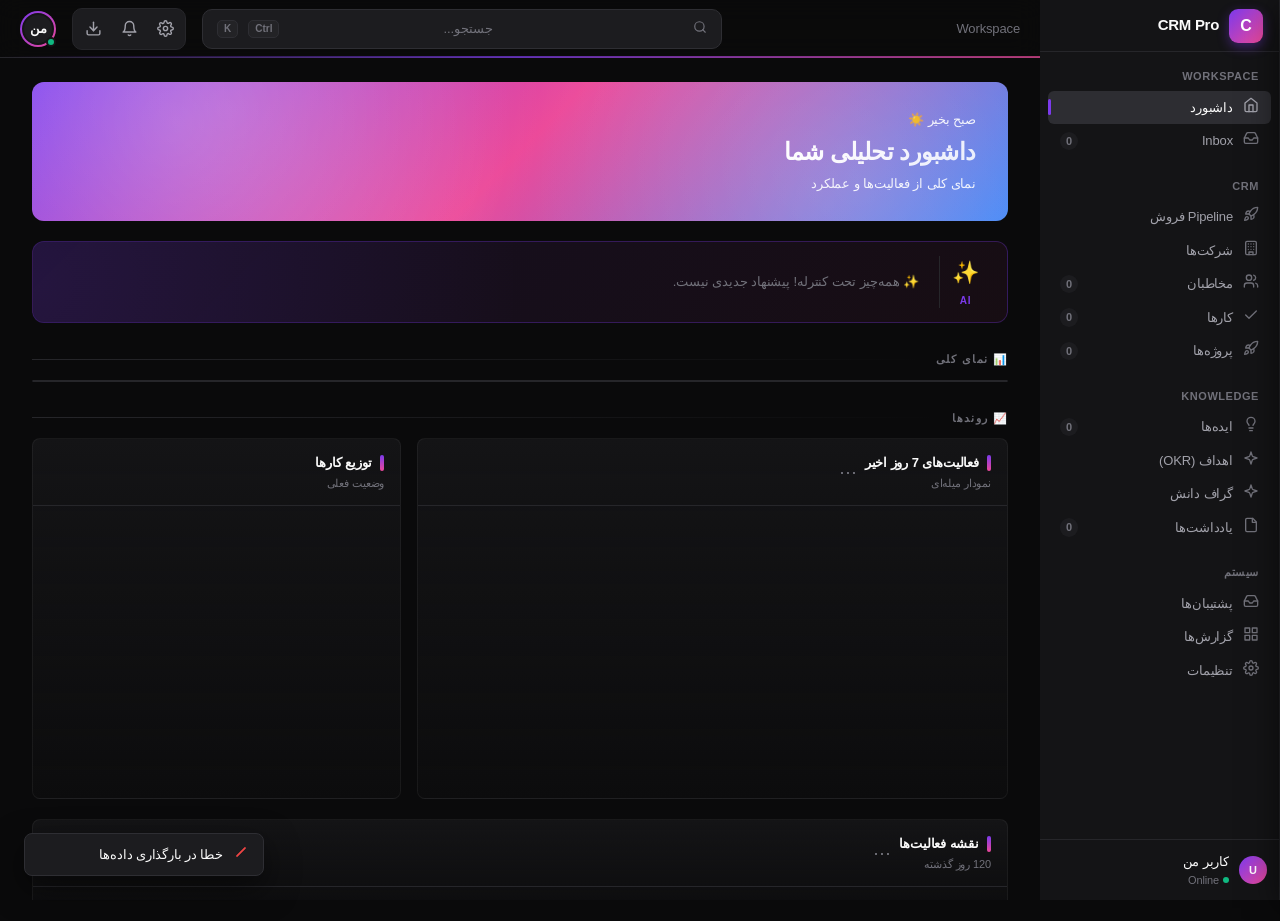
==== commit 5fad7662: "feat: add performance monitoring system (Phase 41) - performance-monitor.js tracks real load times -" ====
--- a/src/public/index.html
+++ b/src/public/index.html
@@ -737,6 +737,7 @@
     <script src="js/icons.js?v=20260808214859"></script>
     <script src="js/charts.js?v=20260808214859"></script>
     <script src="js/holidays.js?v=20260808214859"></script>`n    
+    
     
     
     
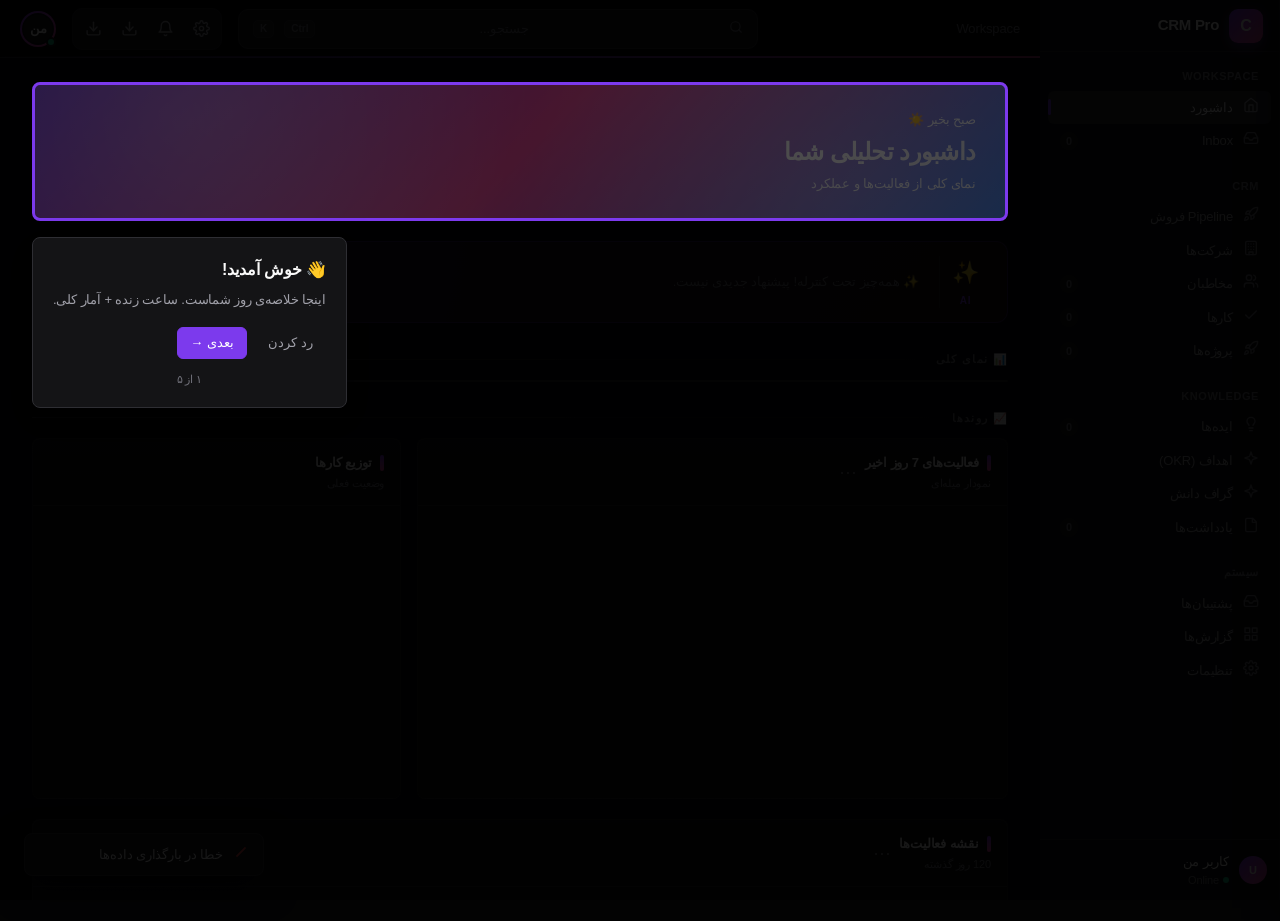
==== commit 5f87b7cc: "feat: add dark/light mode toggle (Phase 44) - theme.css: CSS variables for theming - theme-switcher." ====
--- a/src/public/index.html
+++ b/src/public/index.html
@@ -8,6 +8,7 @@
     <link rel="preload" href="/css/app.css" as="style" />
     <link rel="preconnect" href="http://localhost:8088" />
     <title>CRM Pro</title>
+    <link rel="stylesheet" href="css/theme.css" />
     <link rel="stylesheet" href="css/app.css?v=20260808214859" />
         <meta http-equiv="Cache-Control" content="no-cache, no-store, must-revalidate" />
     <meta http-equiv="Pragma" content="no-cache" />
@@ -737,6 +738,7 @@
     <script src="js/icons.js?v=20260808214859"></script>
     <script src="js/charts.js?v=20260808214859"></script>
     <script src="js/holidays.js?v=20260808214859"></script>`n    
+    
     
     
     
--- a/src/public/css/theme.css
+++ b/src/public/css/theme.css
@@ -0,0 +1,134 @@
+﻿/* ===== THEME SYSTEM (Phase 44 - Dark/Light Mode) ===== */
+
+/* Default: Dark Theme */
+:root {
+    --bg-primary: #0a0a0f;
+    --bg-secondary: #13131a;
+    --bg-tertiary: #1c1c27;
+    --bg-card: rgba(28, 28, 39, 0.6);
+    --bg-hover: rgba(124, 58, 237, 0.1);
+    
+    --text-primary: #ffffff;
+    --text-secondary: #a1a1aa;
+    --text-tertiary: #71717a;
+    --text-inverse: #000000;
+    
+    --border-primary: rgba(255, 255, 255, 0.1);
+    --border-secondary: rgba(255, 255, 255, 0.05);
+    
+    --accent-primary: #7c3aed;
+    --accent-secondary: #ec4899;
+    --accent-gradient: linear-gradient(135deg, #7c3aed, #ec4899);
+    
+    --success: #22c55e;
+    --warning: #eab308;
+    --danger: #ef4444;
+    --info: #3b82f6;
+    
+    --shadow-sm: 0 1px 2px rgba(0, 0, 0, 0.3);
+    --shadow-md: 0 4px 12px rgba(0, 0, 0, 0.4);
+    --shadow-lg: 0 10px 30px rgba(0, 0, 0, 0.5);
+    --shadow-glow: 0 0 20px rgba(124, 58, 237, 0.3);
+    
+    --blur-sm: blur(4px);
+    --blur-md: blur(12px);
+    --blur-lg: blur(20px);
+    
+    --transition-fast: 0.15s cubic-bezier(0.4, 0, 0.2, 1);
+    --transition-base: 0.3s cubic-bezier(0.4, 0, 0.2, 1);
+    --transition-slow: 0.5s cubic-bezier(0.4, 0, 0.2, 1);
+    --transition-bounce: 0.5s cubic-bezier(0.68, -0.55, 0.265, 1.55);
+}
+
+/* Light Theme */
+[data-theme="light"] {
+    --bg-primary: #ffffff;
+    --bg-secondary: #f8f9fa;
+    --bg-tertiary: #f1f3f5;
+    --bg-card: rgba(255, 255, 255, 0.8);
+    --bg-hover: rgba(124, 58, 237, 0.08);
+    
+    --text-primary: #18181b;
+    --text-secondary: #52525b;
+    --text-tertiary: #a1a1aa;
+    --text-inverse: #ffffff;
+    
+    --border-primary: rgba(0, 0, 0, 0.1);
+    --border-secondary: rgba(0, 0, 0, 0.05);
+    
+    --shadow-sm: 0 1px 2px rgba(0, 0, 0, 0.08);
+    --shadow-md: 0 4px 12px rgba(0, 0, 0, 0.1);
+    --shadow-lg: 0 10px 30px rgba(0, 0, 0, 0.15);
+    --shadow-glow: 0 0 20px rgba(124, 58, 237, 0.2);
+}
+
+/* Respect system preference */
+@media (prefers-color-scheme: light) {
+    :root:not([data-theme="dark"]) {
+        --bg-primary: #ffffff;
+        --bg-secondary: #f8f9fa;
+        --bg-tertiary: #f1f3f5;
+        --bg-card: rgba(255, 255, 255, 0.8);
+        --text-primary: #18181b;
+        --text-secondary: #52525b;
+        --text-tertiary: #a1a1aa;
+        --border-primary: rgba(0, 0, 0, 0.1);
+        --border-secondary: rgba(0, 0, 0, 0.05);
+    }
+}
+
+/* Theme transition */
+body.theme-transitioning,
+body.theme-transitioning * {
+    transition: background-color var(--transition-base),
+                color var(--transition-base),
+                border-color var(--transition-base) !important;
+}
+
+/* Theme toggle button */
+.theme-toggle {
+    position: relative;
+    width: 44px;
+    height: 24px;
+    background: var(--bg-tertiary);
+    border: 1px solid var(--border-primary);
+    border-radius: 12px;
+    cursor: pointer;
+    transition: all var(--transition-base);
+    display: inline-flex;
+    align-items: center;
+    padding: 2px;
+}
+
+.theme-toggle:hover {
+    border-color: var(--accent-primary);
+    box-shadow: var(--shadow-glow);
+}
+
+.theme-toggle-thumb {
+    width: 18px;
+    height: 18px;
+    background: var(--accent-gradient);
+    border-radius: 50%;
+    transition: transform var(--transition-bounce);
+    display: flex;
+    align-items: center;
+    justify-content: center;
+    color: white;
+    font-size: 10px;
+}
+
+[data-theme="light"] .theme-toggle-thumb {
+    transform: translateX(20px);
+}
+
+/* Smooth theme change animation */
+@keyframes themeFlash {
+    0% { opacity: 1; }
+    50% { opacity: 0.7; }
+    100% { opacity: 1; }
+}
+
+.theme-changing {
+    animation: themeFlash 0.3s ease-in-out;
+}
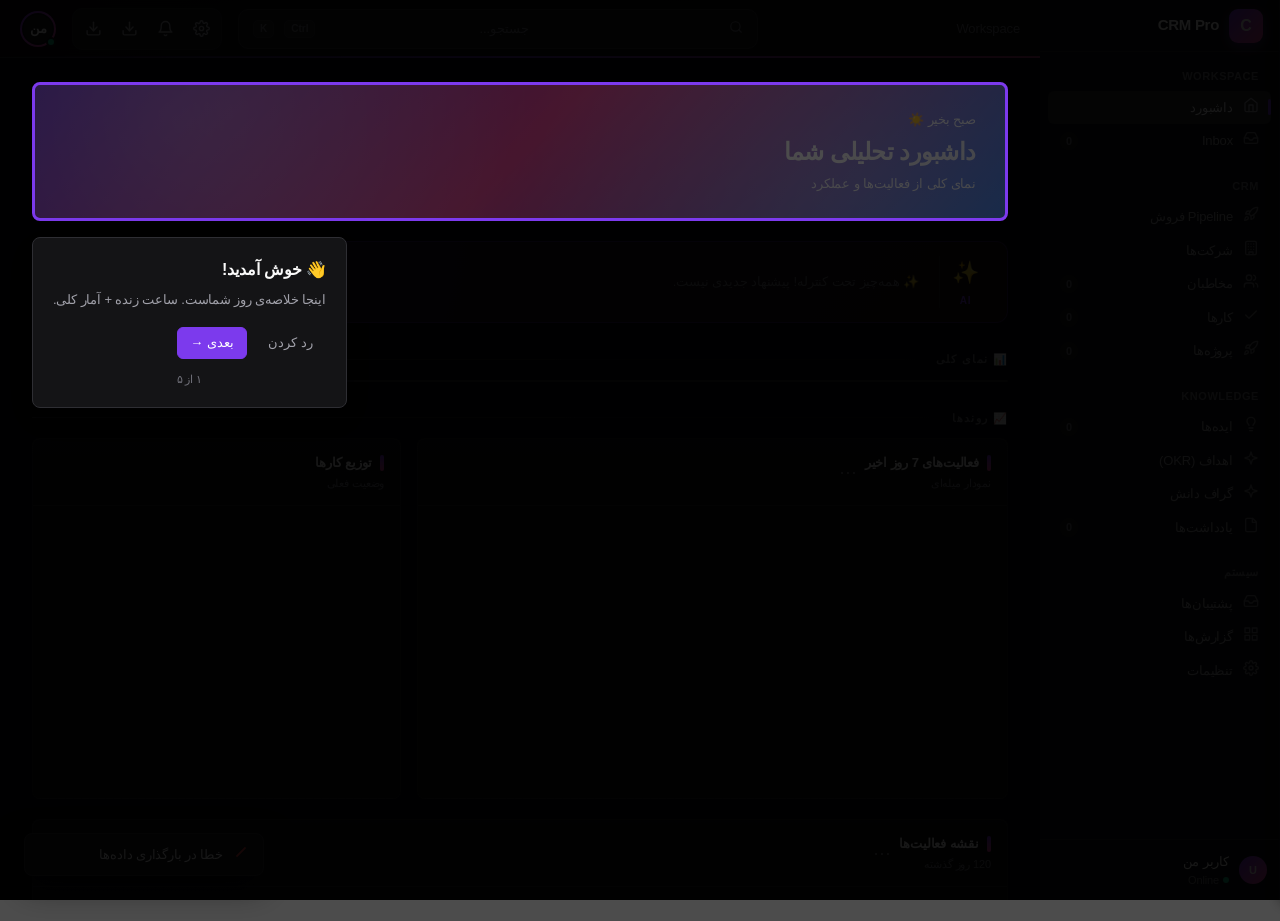
==== commit c5c717e8: "feat: beautiful themes + smooth animations (Phase 44) - Light mode: Sunrise theme with gradient back" ====
--- a/src/public/index.html
+++ b/src/public/index.html
@@ -9,6 +9,7 @@
     <link rel="preconnect" href="http://localhost:8088" />
     <title>CRM Pro</title>
     <link rel="stylesheet" href="css/theme.css" />
+    <link rel="stylesheet" href="css/animations.css" />
     <link rel="stylesheet" href="css/app.css?v=20260808214859" />
         <meta http-equiv="Cache-Control" content="no-cache, no-store, must-revalidate" />
     <meta http-equiv="Pragma" content="no-cache" />
--- a/src/public/css/theme.css
+++ b/src/public/css/theme.css
@@ -1,80 +1,146 @@
-﻿/* ===== THEME SYSTEM (Phase 44 - Dark/Light Mode) ===== */
-
-/* Default: Dark Theme */
+﻿/* ===== THEME SYSTEM v2 (Phase 44 - Beautiful Themes) ===== */
+
+/* Default: Dark Theme (Deep Space) */
 :root {
+    /* Backgrounds with subtle gradients */
     --bg-primary: #0a0a0f;
     --bg-secondary: #13131a;
     --bg-tertiary: #1c1c27;
     --bg-card: rgba(28, 28, 39, 0.6);
-    --bg-hover: rgba(124, 58, 237, 0.1);
-    
+    --bg-hover: rgba(124, 58, 237, 0.12);
+    --bg-gradient: linear-gradient(135deg, #0a0a0f 0%, #13131a 50%, #1a1025 100%);
+    
+    /* Aurora effect for dark mode */
+    --aurora-1: rgba(124, 58, 237, 0.15);
+    --aurora-2: rgba(236, 72, 153, 0.12);
+    --aurora-3: rgba(59, 130, 246, 0.1);
+    
+    /* Text */
     --text-primary: #ffffff;
-    --text-secondary: #a1a1aa;
-    --text-tertiary: #71717a;
+    --text-secondary: #b4b4c0;
+    --text-tertiary: #8a8a99;
     --text-inverse: #000000;
     
+    /* Borders */
     --border-primary: rgba(255, 255, 255, 0.1);
-    --border-secondary: rgba(255, 255, 255, 0.05);
-    
+    --border-secondary: rgba(255, 255, 255, 0.06);
+    --border-accent: rgba(124, 58, 237, 0.4);
+    
+    /* Accent colors */
     --accent-primary: #7c3aed;
     --accent-secondary: #ec4899;
-    --accent-gradient: linear-gradient(135deg, #7c3aed, #ec4899);
-    
+    --accent-gradient: linear-gradient(135deg, #7c3aed 0%, #ec4899 100%);
+    --accent-gradient-hover: linear-gradient(135deg, #8b5cf6 0%, #f472b6 100%);
+    
+    /* Status colors */
     --success: #22c55e;
     --warning: #eab308;
     --danger: #ef4444;
     --info: #3b82f6;
     
-    --shadow-sm: 0 1px 2px rgba(0, 0, 0, 0.3);
-    --shadow-md: 0 4px 12px rgba(0, 0, 0, 0.4);
-    --shadow-lg: 0 10px 30px rgba(0, 0, 0, 0.5);
-    --shadow-glow: 0 0 20px rgba(124, 58, 237, 0.3);
-    
-    --blur-sm: blur(4px);
-    --blur-md: blur(12px);
-    --blur-lg: blur(20px);
-    
+    /* Shadows with color */
+    --shadow-sm: 0 2px 8px rgba(0, 0, 0, 0.3);
+    --shadow-md: 0 8px 24px rgba(0, 0, 0, 0.4);
+    --shadow-lg: 0 16px 48px rgba(0, 0, 0, 0.5);
+    --shadow-glow: 0 0 24px rgba(124, 58, 237, 0.4);
+    --shadow-glow-pink: 0 0 24px rgba(236, 72, 153, 0.35);
+    --shadow-accent: 0 8px 32px rgba(124, 58, 237, 0.25);
+    
+    /* Blur effects */
+    --blur-sm: blur(8px);
+    --blur-md: blur(16px);
+    --blur-lg: blur(24px);
+    
+    /* Transitions */
     --transition-fast: 0.15s cubic-bezier(0.4, 0, 0.2, 1);
     --transition-base: 0.3s cubic-bezier(0.4, 0, 0.2, 1);
     --transition-slow: 0.5s cubic-bezier(0.4, 0, 0.2, 1);
     --transition-bounce: 0.5s cubic-bezier(0.68, -0.55, 0.265, 1.55);
-}
-
-/* Light Theme */
+    --transition-spring: 0.6s cubic-bezier(0.34, 1.56, 0.64, 1);
+}
+
+/* Light Theme (Sunrise - Beautiful & Modern) */
 [data-theme="light"] {
-    --bg-primary: #ffffff;
-    --bg-secondary: #f8f9fa;
-    --bg-tertiary: #f1f3f5;
-    --bg-card: rgba(255, 255, 255, 0.8);
-    --bg-hover: rgba(124, 58, 237, 0.08);
-    
-    --text-primary: #18181b;
-    --text-secondary: #52525b;
-    --text-tertiary: #a1a1aa;
+    /* Soft gradient backgrounds */
+    --bg-primary: #faf7ff;
+    --bg-secondary: #f3edff;
+    --bg-tertiary: #ece4fb;
+    --bg-card: rgba(255, 255, 255, 0.85);
+    --bg-hover: rgba(124, 58, 237, 0.1);
+    --bg-gradient: linear-gradient(135deg, #faf7ff 0%, #f3edff 50%, #fdf2f8 100%);
+    
+    /* Soft aurora for light mode */
+    --aurora-1: rgba(124, 58, 237, 0.08);
+    --aurora-2: rgba(236, 72, 153, 0.07);
+    --aurora-3: rgba(59, 130, 246, 0.06);
+    
+    /* Text with better contrast */
+    --text-primary: #2d1b4e;
+    --text-secondary: #5d4a7e;
+    --text-tertiary: #9d8bb8;
     --text-inverse: #ffffff;
     
-    --border-primary: rgba(0, 0, 0, 0.1);
-    --border-secondary: rgba(0, 0, 0, 0.05);
-    
-    --shadow-sm: 0 1px 2px rgba(0, 0, 0, 0.08);
-    --shadow-md: 0 4px 12px rgba(0, 0, 0, 0.1);
-    --shadow-lg: 0 10px 30px rgba(0, 0, 0, 0.15);
-    --shadow-glow: 0 0 20px rgba(124, 58, 237, 0.2);
-}
-
-/* Respect system preference */
-@media (prefers-color-scheme: light) {
-    :root:not([data-theme="dark"]) {
-        --bg-primary: #ffffff;
-        --bg-secondary: #f8f9fa;
-        --bg-tertiary: #f1f3f5;
-        --bg-card: rgba(255, 255, 255, 0.8);
-        --text-primary: #18181b;
-        --text-secondary: #52525b;
-        --text-tertiary: #a1a1aa;
-        --border-primary: rgba(0, 0, 0, 0.1);
-        --border-secondary: rgba(0, 0, 0, 0.05);
-    }
+    /* Borders with accent tint */
+    --border-primary: rgba(124, 58, 237, 0.15);
+    --border-secondary: rgba(124, 58, 237, 0.08);
+    --border-accent: rgba(124, 58, 237, 0.5);
+    
+    /* Accent colors (slightly darker for light bg) */
+    --accent-primary: #6d28d9;
+    --accent-secondary: #db2777;
+    --accent-gradient: linear-gradient(135deg, #7c3aed 0%, #ec4899 100%);
+    --accent-gradient-hover: linear-gradient(135deg, #6d28d9 0%, #db2777 100%);
+    
+    /* Colored shadows for light mode (the magic!) */
+    --shadow-sm: 0 2px 8px rgba(124, 58, 237, 0.08);
+    --shadow-md: 0 8px 24px rgba(124, 58, 237, 0.12);
+    --shadow-lg: 0 16px 48px rgba(124, 58, 237, 0.18);
+    --shadow-glow: 0 0 24px rgba(124, 58, 237, 0.25);
+    --shadow-glow-pink: 0 0 24px rgba(236, 72, 153, 0.2);
+    --shadow-accent: 0 8px 32px rgba(124, 58, 237, 0.15);
+}
+
+/* Apply gradient background to body */
+body {
+    background: var(--bg-gradient) !important;
+    background-attachment: fixed !important;
+}
+
+/* Aurora effect overlay */
+body::before {
+    content: '';
+    position: fixed;
+    top: 0;
+    left: 0;
+    right: 0;
+    bottom: 0;
+    background: 
+        radial-gradient(circle at 20% 20%, var(--aurora-1) 0%, transparent 40%),
+        radial-gradient(circle at 80% 30%, var(--aurora-2) 0%, transparent 40%),
+        radial-gradient(circle at 50% 80%, var(--aurora-3) 0%, transparent 40%);
+    pointer-events: none;
+    z-index: 0;
+    animation: auroraFloat 20s ease-in-out infinite;
+}
+
+@keyframes auroraFloat {
+    0%, 100% { opacity: 0.6; transform: scale(1); }
+    50% { opacity: 1; transform: scale(1.05); }
+}
+
+/* Ensure content is above aurora */
+.app, .sidebar, .main, .content {
+    position: relative;
+    z-index: 1;
+}
+
+/* Glassmorphism for cards */
+.card, .modal, .slide-panel, .cmd-palette, .notification-dropdown {
+    background: var(--bg-card) !important;
+    backdrop-filter: var(--blur-md) !important;
+    -webkit-backdrop-filter: var(--blur-md) !important;
+    border: 1px solid var(--border-secondary) !important;
+    box-shadow: var(--shadow-md) !important;
 }
 
 /* Theme transition */
@@ -82,17 +148,18 @@
 body.theme-transitioning * {
     transition: background-color var(--transition-base),
                 color var(--transition-base),
-                border-color var(--transition-base) !important;
+                border-color var(--transition-base),
+                box-shadow var(--transition-base) !important;
 }
 
 /* Theme toggle button */
 .theme-toggle {
     position: relative;
-    width: 44px;
-    height: 24px;
+    width: 48px;
+    height: 26px;
     background: var(--bg-tertiary);
     border: 1px solid var(--border-primary);
-    border-radius: 12px;
+    border-radius: 13px;
     cursor: pointer;
     transition: all var(--transition-base);
     display: inline-flex;
@@ -103,32 +170,59 @@
 .theme-toggle:hover {
     border-color: var(--accent-primary);
     box-shadow: var(--shadow-glow);
+    transform: scale(1.05);
 }
 
 .theme-toggle-thumb {
-    width: 18px;
-    height: 18px;
+    width: 20px;
+    height: 20px;
     background: var(--accent-gradient);
     border-radius: 50%;
-    transition: transform var(--transition-bounce);
+    transition: transform var(--transition-spring);
     display: flex;
     align-items: center;
     justify-content: center;
     color: white;
-    font-size: 10px;
+    font-size: 11px;
+    box-shadow: var(--shadow-sm);
 }
 
 [data-theme="light"] .theme-toggle-thumb {
-    transform: translateX(20px);
-}
-
-/* Smooth theme change animation */
+    transform: translateX(22px) rotate(180deg);
+}
+
+/* Theme change animation */
 @keyframes themeFlash {
     0% { opacity: 1; }
-    50% { opacity: 0.7; }
+    50% { opacity: 0.85; }
     100% { opacity: 1; }
 }
 
 .theme-changing {
-    animation: themeFlash 0.3s ease-in-out;
+    animation: themeFlash 0.4s ease-in-out;
+}
+
+/* Buttons with gradient in light mode */
+[data-theme="light"] .btn-primary {
+    background: var(--accent-gradient);
+    box-shadow: var(--shadow-accent);
+}
+
+[data-theme="light"] .btn-primary:hover {
+    background: var(--accent-gradient-hover);
+    box-shadow: var(--shadow-glow);
+    transform: translateY(-2px);
+}
+
+/* Sidebar glass effect */
+[data-theme="light"] .sidebar {
+    background: rgba(255, 255, 255, 0.7) !important;
+    backdrop-filter: var(--blur-lg) !important;
+    border-right: 1px solid var(--border-secondary) !important;
+}
+
+/* Topbar glass effect */
+[data-theme="light"] .topbar {
+    background: rgba(255, 255, 255, 0.6) !important;
+    backdrop-filter: var(--blur-md) !important;
 }
--- a/src/public/css/animations.css
+++ b/src/public/css/animations.css
@@ -0,0 +1,272 @@
+﻿/* ===== ANIMATIONS (Phase 44 - Smooth Motion) ===== */
+
+/* Page transitions */
+.view {
+    animation: viewFadeIn 0.4s cubic-bezier(0.4, 0, 0.2, 1);
+}
+
+@keyframes viewFadeIn {
+    from {
+        opacity: 0;
+        transform: translateY(12px);
+    }
+    to {
+        opacity: 1;
+        transform: translateY(0);
+    }
+}
+
+/* Card entrance animation */
+.card {
+    animation: cardSlideUp 0.5s cubic-bezier(0.34, 1.56, 0.64, 1) backwards;
+}
+
+@keyframes cardSlideUp {
+    from {
+        opacity: 0;
+        transform: translateY(24px) scale(0.96);
+    }
+    to {
+        opacity: 1;
+        transform: translateY(0) scale(1);
+    }
+}
+
+/* Staggered animation for lists */
+.cards-grid .card:nth-child(1) { animation-delay: 0.05s; }
+.cards-grid .card:nth-child(2) { animation-delay: 0.1s; }
+.cards-grid .card:nth-child(3) { animation-delay: 0.15s; }
+.cards-grid .card:nth-child(4) { animation-delay: 0.2s; }
+.cards-grid .card:nth-child(5) { animation-delay: 0.25s; }
+.cards-grid .card:nth-child(6) { animation-delay: 0.3s; }
+
+/* Button micro-interactions */
+.btn {
+    transition: all var(--transition-fast) !important;
+    position: relative;
+    overflow: hidden;
+}
+
+.btn:active {
+    transform: scale(0.97);
+}
+
+.btn::after {
+    content: '';
+    position: absolute;
+    top: 50%;
+    left: 50%;
+    width: 0;
+    height: 0;
+    background: rgba(255, 255, 255, 0.3);
+    border-radius: 50%;
+    transform: translate(-50%, -50%);
+    transition: width 0.4s ease, height 0.4s ease, opacity 0.4s ease;
+    opacity: 0;
+}
+
+.btn:active::after {
+    width: 200px;
+    height: 200px;
+    opacity: 1;
+    transition: 0s;
+}
+
+/* Icon button hover effect */
+.icon-button {
+    transition: all var(--transition-fast) !important;
+}
+
+.icon-button:hover {
+    transform: translateY(-2px) scale(1.05);
+    box-shadow: var(--shadow-glow);
+}
+
+.icon-button:active {
+    transform: translateY(0) scale(0.95);
+}
+
+/* Nav link animations */
+.nav-link {
+    transition: all var(--transition-fast) !important;
+    position: relative;
+}
+
+.nav-link::before {
+    content: '';
+    position: absolute;
+    right: 0;
+    top: 50%;
+    transform: translateY(-50%);
+    width: 3px;
+    height: 0;
+    background: var(--accent-gradient);
+    border-radius: 2px;
+    transition: height var(--transition-base);
+}
+
+.nav-link:hover::before,
+.nav-link.active::before {
+    height: 60%;
+}
+
+.nav-link:hover {
+    transform: translateX(-4px);
+}
+
+/* Modal animations */
+.modal-overlay {
+    animation: overlayFadeIn 0.3s ease;
+}
+
+@keyframes overlayFadeIn {
+    from { opacity: 0; }
+    to { opacity: 1; }
+}
+
+.modal {
+    animation: modalPopIn 0.4s cubic-bezier(0.34, 1.56, 0.64, 1);
+}
+
+@keyframes modalPopIn {
+    from {
+        opacity: 0;
+        transform: scale(0.9) translateY(20px);
+    }
+    to {
+        opacity: 1;
+        transform: scale(1) translateY(0);
+    }
+}
+
+/* Toast animations */
+.toast {
+    animation: toastSlideIn 0.4s cubic-bezier(0.34, 1.56, 0.64, 1);
+}
+
+@keyframes toastSlideIn {
+    from {
+        opacity: 0;
+        transform: translateX(100%) scale(0.8);
+    }
+    to {
+        opacity: 1;
+        transform: translateX(0) scale(1);
+    }
+}
+
+/* Stat card hover */
+.stat-card, .stats-grid-v2 > * {
+    transition: all var(--transition-base) !important;
+}
+
+.stat-card:hover, .stats-grid-v2 > *:hover {
+    transform: translateY(-4px);
+    box-shadow: var(--shadow-lg);
+}
+
+/* Kanban card drag effect */
+.kanban-card {
+    transition: all var(--transition-fast) !important;
+}
+
+.kanban-card:hover {
+    transform: translateY(-2px) rotate(-1deg);
+    box-shadow: var(--shadow-md);
+}
+
+.kanban-card.dragging {
+    transform: rotate(3deg) scale(1.05);
+    box-shadow: var(--shadow-lg);
+    opacity: 0.9;
+}
+
+/* Pulse animation for notifications */
+@keyframes pulse {
+    0%, 100% { transform: scale(1); }
+    50% { transform: scale(1.1); }
+}
+
+.notification-badge {
+    animation: pulse 2s ease-in-out infinite;
+}
+
+/* Shimmer loading effect */
+@keyframes shimmer {
+    0% { background-position: -1000px 0; }
+    100% { background-position: 1000px 0; }
+}
+
+.loading-shimmer {
+    background: linear-gradient(
+        90deg,
+        var(--bg-tertiary) 25%,
+        var(--bg-hover) 50%,
+        var(--bg-tertiary) 75%
+    );
+    background-size: 1000px 100%;
+    animation: shimmer 2s infinite;
+}
+
+/* Slide panel animation */
+.slide-panel {
+    transition: transform var(--transition-spring) !important;
+}
+
+/* Command palette animation */
+.cmd-palette {
+    animation: cmdPopIn 0.3s cubic-bezier(0.34, 1.56, 0.64, 1);
+}
+
+@keyframes cmdPopIn {
+    from {
+        opacity: 0;
+        transform: scale(0.95) translateY(-10px);
+    }
+    to {
+        opacity: 1;
+        transform: scale(1) translateY(0);
+    }
+}
+
+/* Number count-up effect helper */
+.count-up {
+    transition: all var(--transition-base);
+}
+
+/* Floating action button */
+.fab {
+    transition: all var(--transition-spring) !important;
+}
+
+.fab:hover {
+    transform: scale(1.1) rotate(90deg);
+    box-shadow: var(--shadow-glow);
+}
+
+/* Skeleton loading */
+.skeleton {
+    background: linear-gradient(
+        90deg,
+        var(--bg-tertiary) 25%,
+        var(--bg-hover) 50%,
+        var(--bg-tertiary) 75%
+    );
+    background-size: 1000px 100%;
+    animation: shimmer 1.5s infinite;
+    border-radius: 8px;
+}
+
+/* Smooth scroll behavior */
+html {
+    scroll-behavior: smooth;
+}
+
+/* Respect reduced motion preference */
+@media (prefers-reduced-motion: reduce) {
+    *, *::before, *::after {
+        animation-duration: 0.01ms !important;
+        animation-iteration-count: 1 !important;
+        transition-duration: 0.01ms !important;
+    }
+}
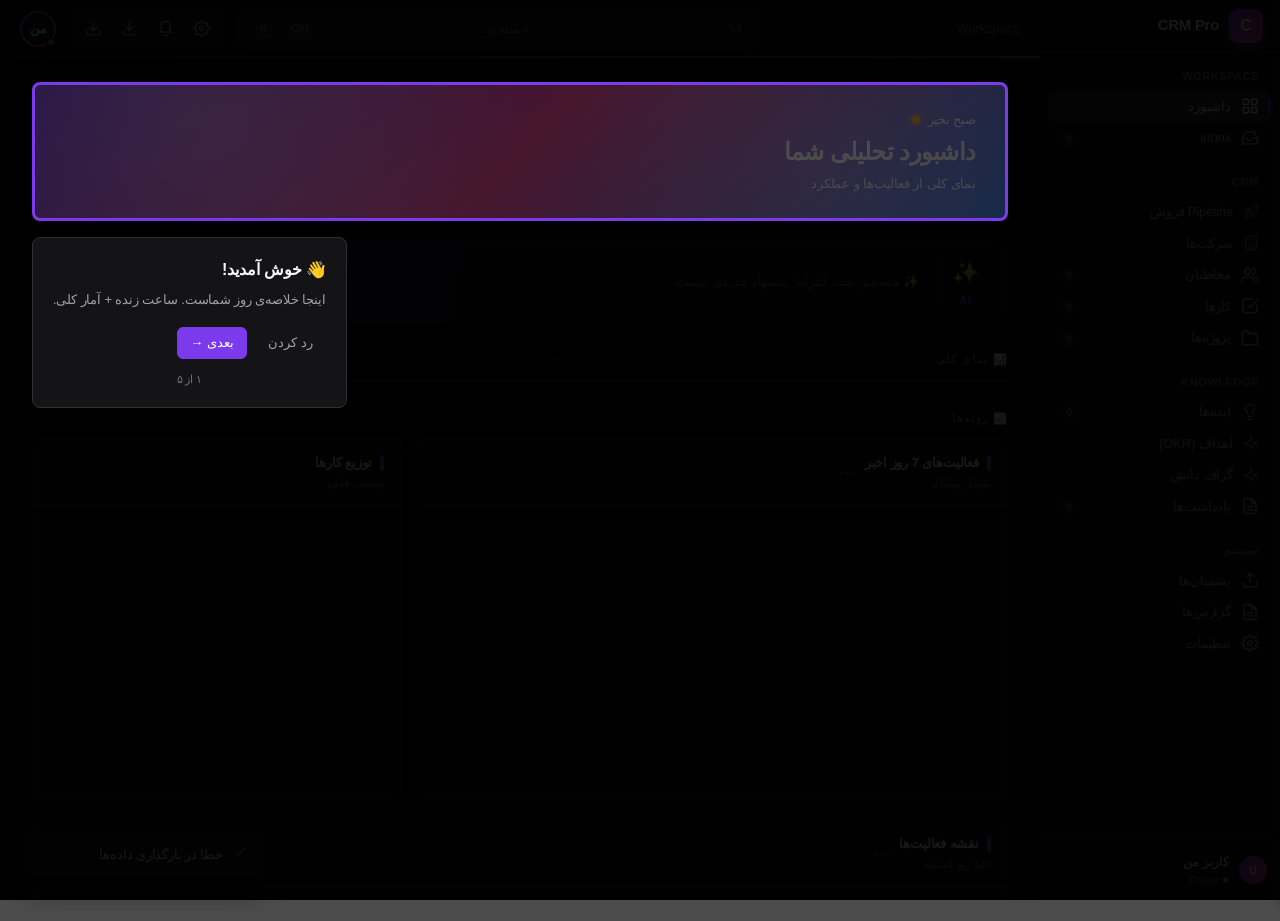
==== commit 5f2a7a78: "feat: professional SVG icon system (Phase 45) - icons-pro.js: 20+ Feather-style SVG icons - Rewritte" ====
--- a/src/public/index.html
+++ b/src/public/index.html
@@ -736,9 +736,11 @@
 
     <div class="toast-container" id="toastContainer"></div>
 
+    
     <script src="js/icons.js?v=20260808214859"></script>
     <script src="js/charts.js?v=20260808214859"></script>
     <script src="js/holidays.js?v=20260808214859"></script>`n    
+    
     
     
     
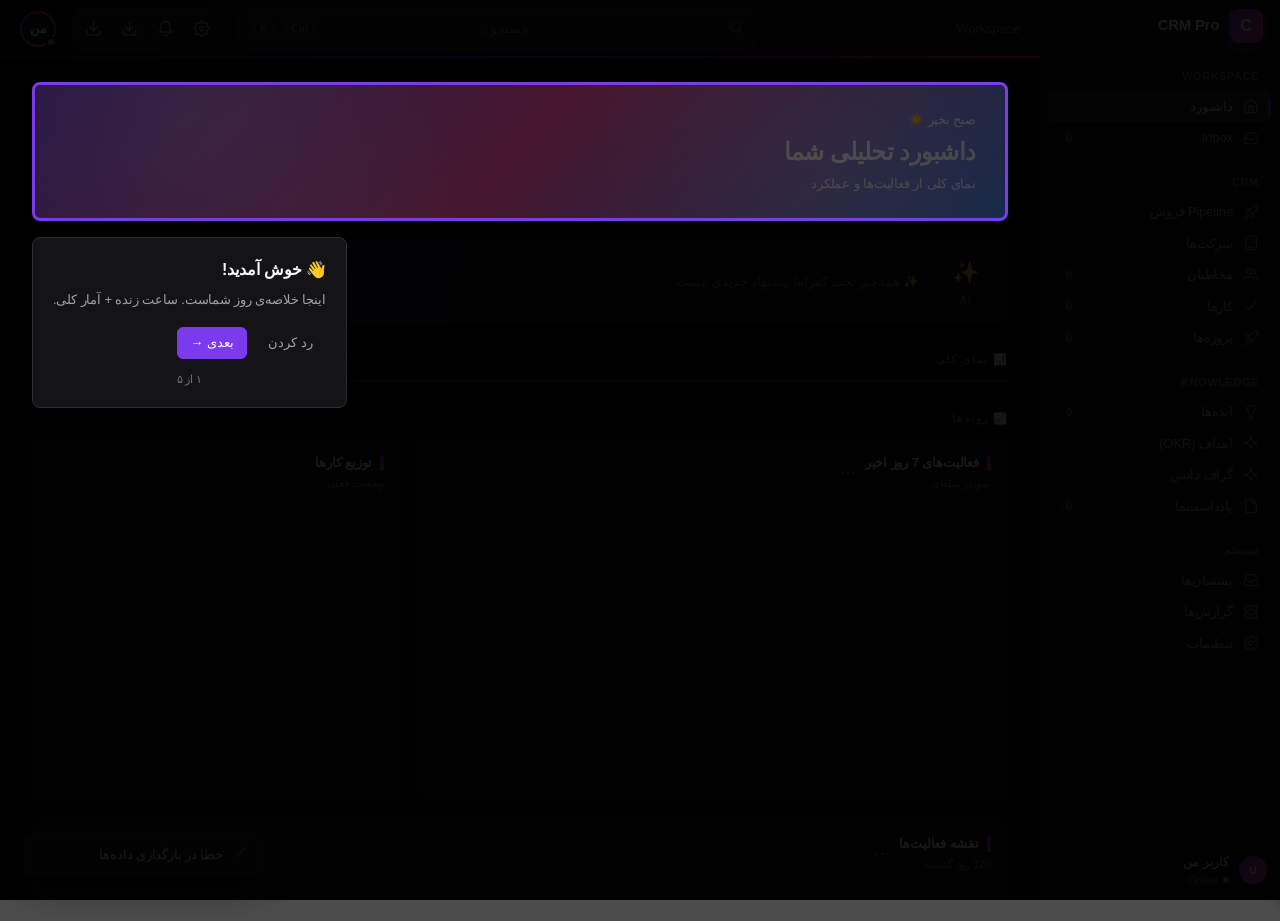
==== commit d7f00c12: "chore: cache buster for icon files" ====
--- a/src/public/index.html
+++ b/src/public/index.html
@@ -736,13 +736,13 @@
 
     <div class="toast-container" id="toastContainer"></div>
 
-    
+    <script src="js/icons-pro.js?v=20260810012547"></script>
     <script src="js/icons.js?v=20260808214859"></script>
     <script src="js/charts.js?v=20260808214859"></script>
     <script src="js/holidays.js?v=20260808214859"></script>`n    
     
     
-    
+    <script src="js/nav-enhancer.js?v=20260810012547"></script>
     
     
     
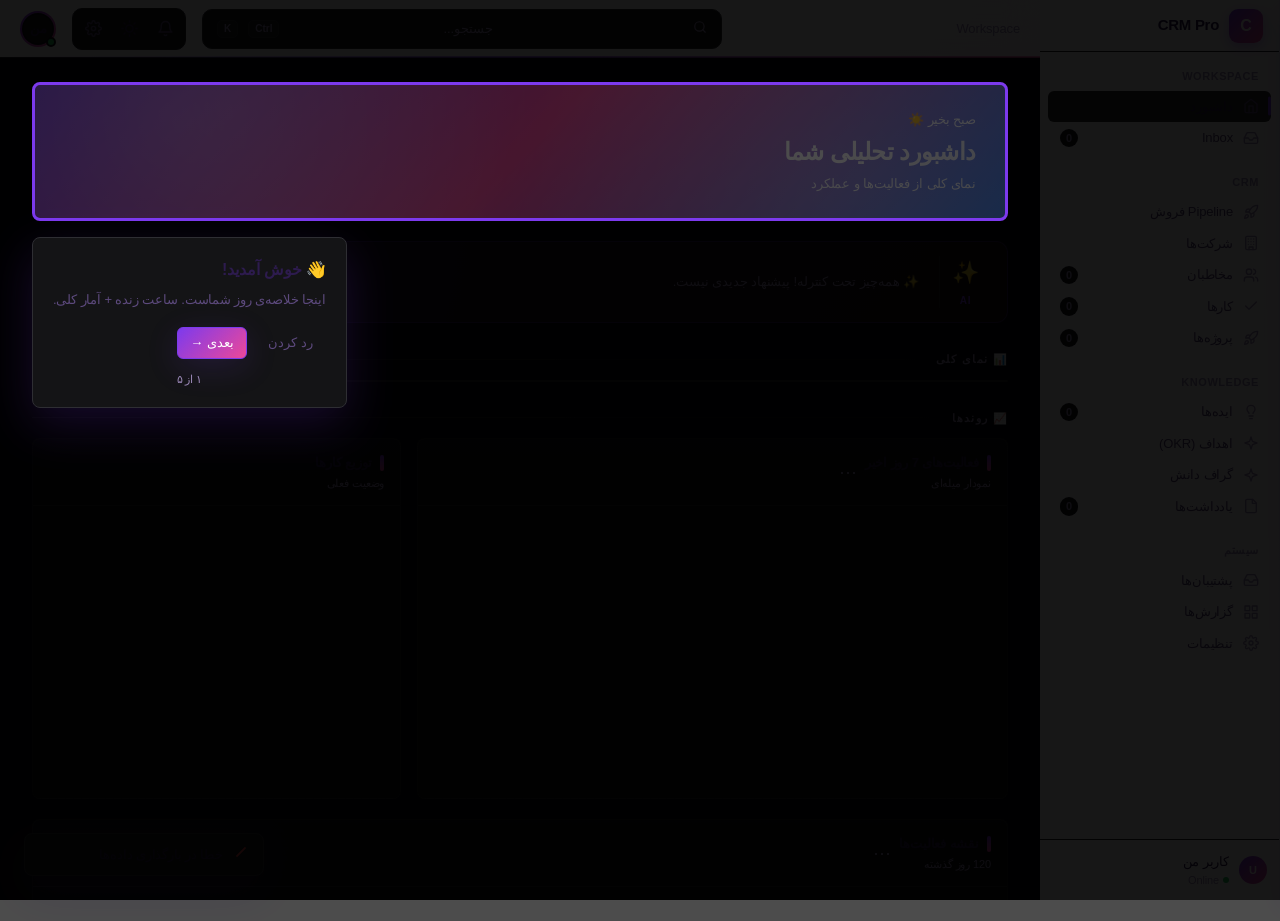
==== commit 5869b7cd: "fix: theme toggle now visibly changes theme - Load theme.css AFTER app.css so light overrides win ca" ====
--- a/src/public/index.html
+++ b/src/public/index.html
@@ -8,9 +8,9 @@
     <link rel="preload" href="/css/app.css" as="style" />
     <link rel="preconnect" href="http://localhost:8088" />
     <title>CRM Pro</title>
+    <link rel="stylesheet" href="css/app.css?v=20260808214859" />
     <link rel="stylesheet" href="css/theme.css" />
     <link rel="stylesheet" href="css/animations.css" />
-    <link rel="stylesheet" href="css/app.css?v=20260808214859" />
         <meta http-equiv="Cache-Control" content="no-cache, no-store, must-revalidate" />
     <meta http-equiv="Pragma" content="no-cache" />
     <meta http-equiv="Expires" content="0" />
@@ -740,6 +740,7 @@
     <script src="js/icons.js?v=20260808214859"></script>
     <script src="js/charts.js?v=20260808214859"></script>
     <script src="js/holidays.js?v=20260808214859"></script>`n    
+    
     
     
     <script src="js/nav-enhancer.js?v=20260810012547"></script>
